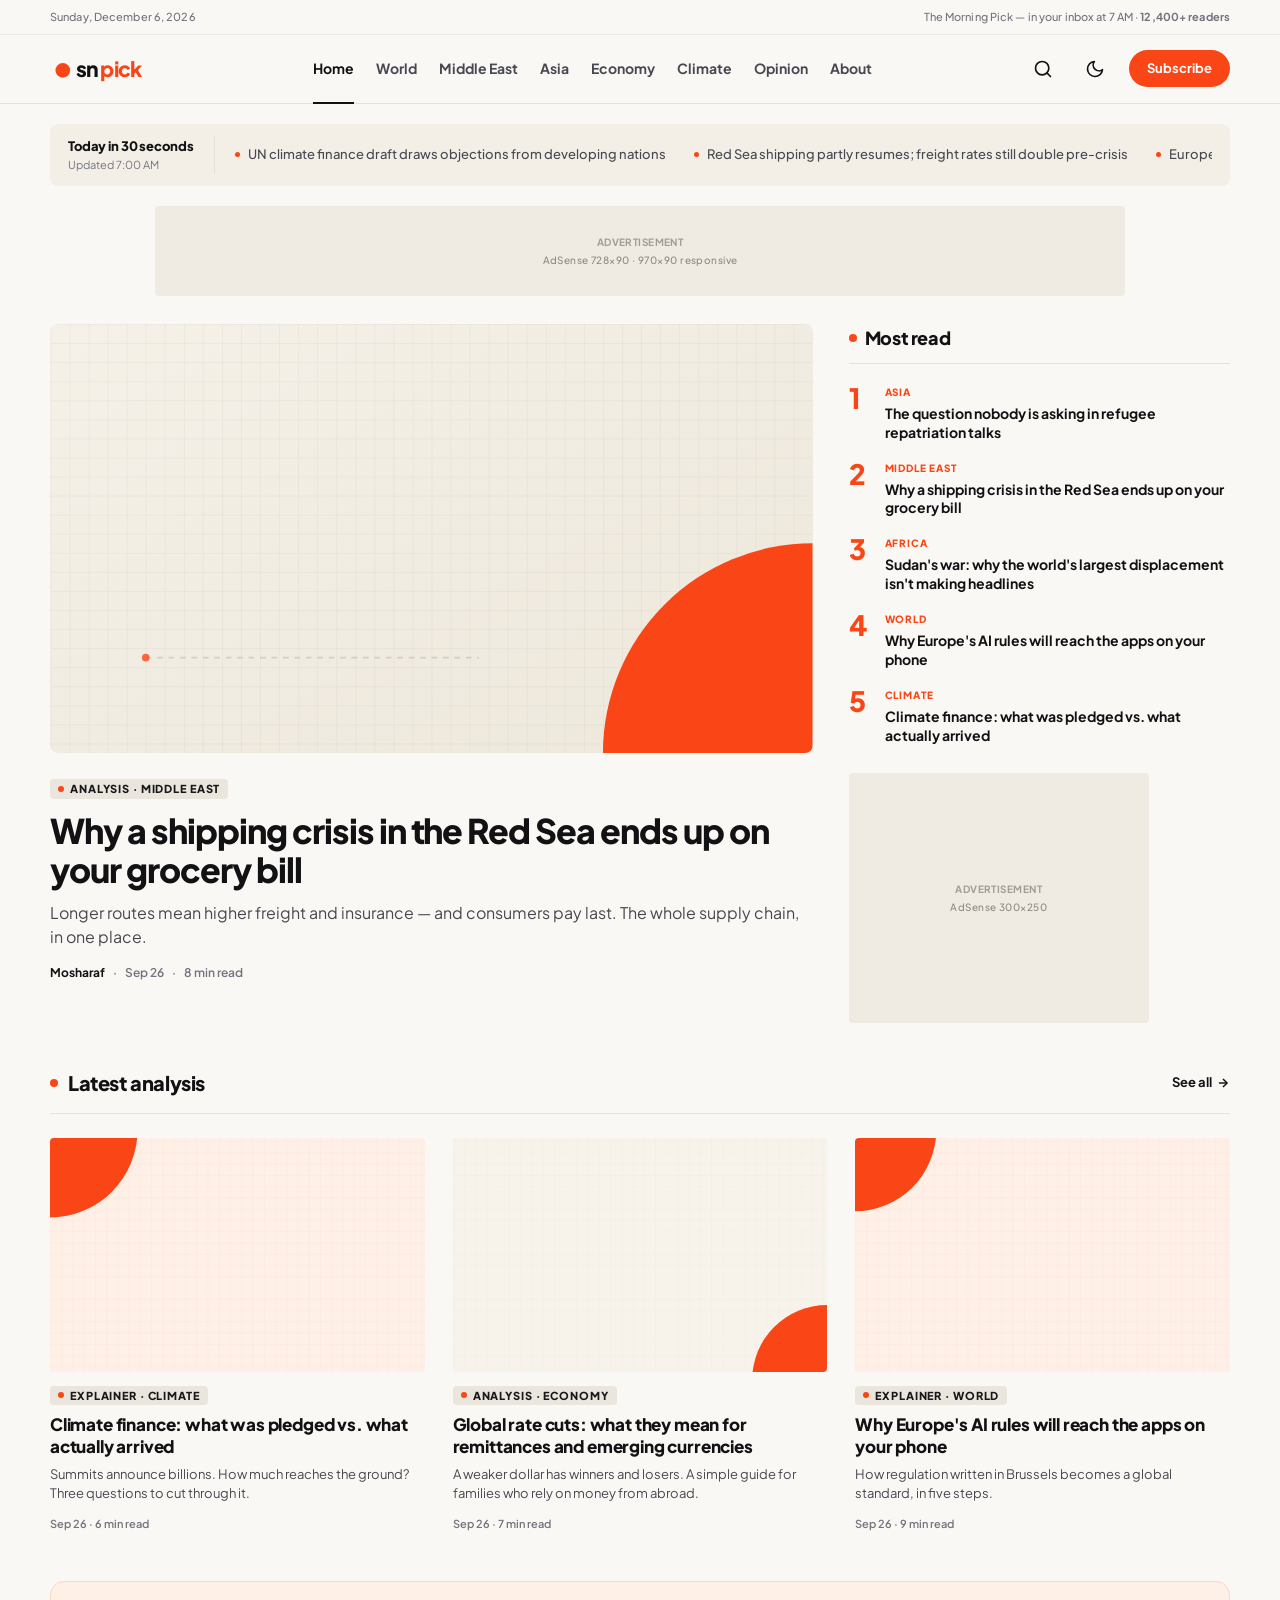
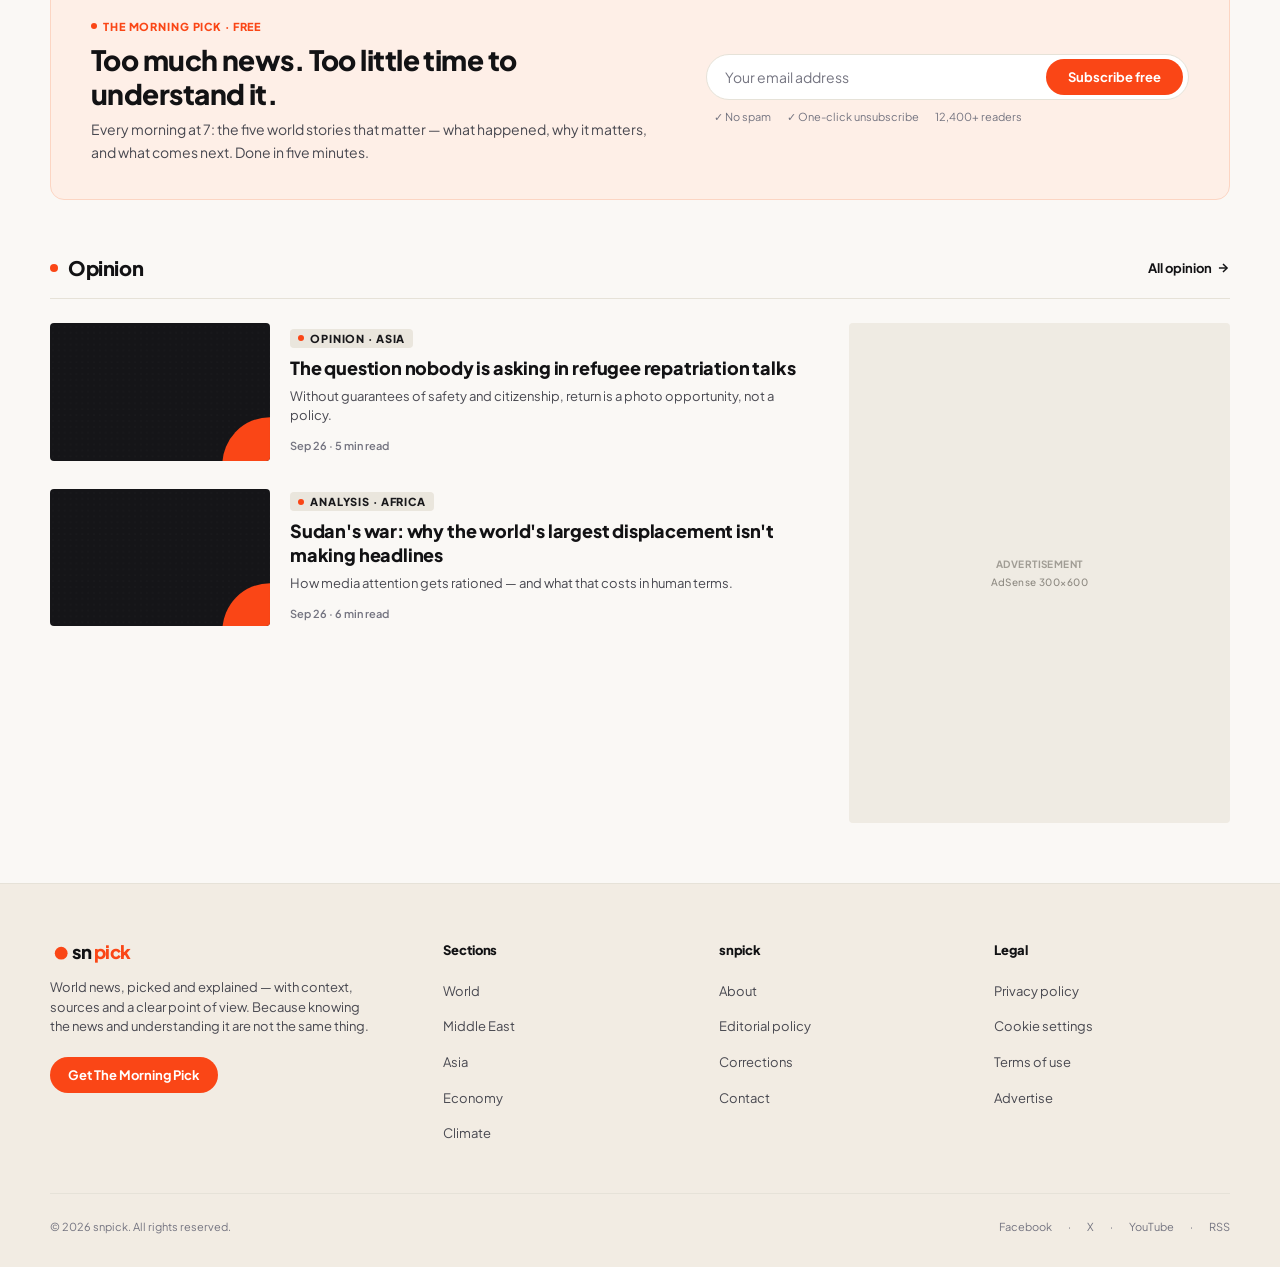
==== index.html @ c4bddf66 "first commit" ====
<!DOCTYPE html>
<html lang="en" data-theme="light">
<head>
  <meta charset="UTF-8">
  <meta name="viewport" content="width=device-width, initial-scale=1.0">
  <title>snpick — World news, picked and explained with context</title>
  <meta name="description" content="snpick picks the world stories that matter, checks them against primary sources, and asks the question most coverage skips — what does this actually mean?">
  <meta property="og:title" content="snpick — World news, picked and explained with context">
  <meta property="og:description" content="Deep dive news analysis, explainers, and world reporting with full source transparency.">
  <meta property="og:type" content="website">
  <link rel="icon" type="image/svg+xml" href="assets/images/logo.svg">
  <link rel="stylesheet" href="css/style.css">
  <link rel="stylesheet" href="css/components.css">
</head>
<body>

  <!-- Top Bar -->
  <aside class="top-bar">
    <div class="container top-bar-inner">
      <div id="live-date">Saturday, September 26, 2026</div>
      <div class="top-bar-notice">
        The Morning Pick — in your inbox at 7 AM · <strong>12,400+ readers</strong>
      </div>
    </div>
  </aside>

  <!-- Site Navigation Header -->
  <header class="site-header">
    <div class="container header-inner">
      <!-- Brand Logo -->
      <a href="index.html" class="header-brand" aria-label="snpick Home">
        <svg class="brand-logo-svg" viewBox="0 0 240 70" fill="none">
          <circle cx="28" cy="38" r="16" fill="#FA4616" />
          <text x="56" y="52" font-family="'Plus Jakarta Sans', sans-serif" font-size="46" font-weight="900" letter-spacing="-1.5px" fill="currentColor">sn</text>
          <text x="110" y="52" font-family="'Plus Jakarta Sans', sans-serif" font-size="46" font-weight="900" letter-spacing="-1.5px" fill="#FA4616">pick</text>
        </svg>
      </a>

      <!-- Desktop Nav Links -->
      <nav class="main-nav" aria-label="Primary Navigation">
        <a href="index.html" class="nav-link active">Home</a>
        <a href="section.html" class="nav-link">World</a>
        <a href="section.html" class="nav-link">Middle East</a>
        <a href="section.html" class="nav-link">Asia</a>
        <a href="section.html" class="nav-link">Economy</a>
        <a href="section.html" class="nav-link">Climate</a>
        <a href="section.html" class="nav-link">Opinion</a>
        <a href="about.html" class="nav-link">About</a>
      </nav>

      <!-- Action Items: Search, Theme Toggle, Subscribe -->
      <div class="header-actions">
        <button class="btn-icon search-open-btn" aria-label="Search articles (Ctrl+K)" title="Search (Ctrl + K)">
          <svg width="20" height="20" viewBox="0 0 24 24" fill="none" stroke="currentColor" stroke-width="2" stroke-linecap="round" stroke-linejoin="round">
            <circle cx="11" cy="11" r="8"></circle>
            <line x1="21" y1="21" x2="16.65" y2="16.65"></line>
          </svg>
        </button>

        <button class="btn-icon theme-toggle-btn" aria-label="Toggle dark/light mode" title="Toggle theme">
          <span class="theme-icon">
            <svg width="20" height="20" viewBox="0 0 24 24" fill="none" stroke="currentColor" stroke-width="2" stroke-linecap="round" stroke-linejoin="round">
              <path d="M21 12.79A9 9 0 1 1 11.21 3 7 7 0 0 0 21 12.79z"></path>
            </svg>
          </span>
        </button>

        <a href="#newsletter" class="btn-subscribe">Subscribe</a>

        <!-- Mobile Menu Toggle Button -->
        <button class="btn-icon menu-toggle" aria-label="Open navigation menu">
          <svg width="24" height="24" viewBox="0 0 24 24" fill="none" stroke="currentColor" stroke-width="2">
            <line x1="3" y1="12" x2="21" y2="12"></line>
            <line x1="3" y1="6" x2="21" y2="6"></line>
            <line x1="3" y1="18" x2="21" y2="18"></line>
          </svg>
        </button>
      </div>
    </div>
  </header>

  <!-- Mobile Drawer -->
  <div id="mobile-drawer" class="mobile-nav-drawer" aria-hidden="true">
    <button id="mobile-close-btn" class="btn-icon" style="position: absolute; top: 20px; right: 20px;" aria-label="Close menu">
      <svg width="24" height="24" viewBox="0 0 24 24" fill="none" stroke="currentColor" stroke-width="2">
        <line x1="18" y1="6" x2="6" y2="18"></line>
        <line x1="6" y1="6" x2="18" y2="18"></line>
      </svg>
    </button>
    <div class="mobile-nav-links">
      <a href="index.html" class="mobile-nav-link">Home</a>
      <a href="section.html" class="mobile-nav-link">Middle East</a>
      <a href="section.html" class="mobile-nav-link">World</a>
      <a href="section.html" class="mobile-nav-link">Asia</a>
      <a href="section.html" class="mobile-nav-link">Economy</a>
      <a href="section.html" class="mobile-nav-link">Climate</a>
      <a href="section.html" class="mobile-nav-link">Opinion</a>
      <a href="about.html" class="mobile-nav-link">About snpick</a>
    </div>
    <div style="margin-top: auto; padding-top: 20px; border-top: 1px solid var(--border-color);">
      <a href="#newsletter" class="btn-subscribe" style="width: 100%; text-align: center;">Subscribe to The Morning Pick</a>
    </div>
  </div>

  <main class="container">
    <!-- Today in 30 Seconds Ticker -->
    <section class="ticker-strip" aria-label="Today in 30 seconds news ticker">
      <div class="ticker-label-wrap">
        <span class="ticker-title">Today in 30 seconds</span>
        <span class="ticker-time">Updated 7:00 AM</span>
      </div>
      <div class="ticker-items">
        <a href="article.html" class="ticker-item">UN climate finance draft draws objections from developing nations</a>
        <a href="article.html" class="ticker-item">Red Sea shipping partly resumes; freight rates still double pre-crisis</a>
        <a href="article.html" class="ticker-item">Europe's AI Act enters its first phase — here's what changes</a>
      </div>
    </section>

    <!-- Top Advertisement Slot -->
    <div class="ad-slot ad-leaderboard" role="complementary" aria-label="Advertisement Banner">
      <span class="ad-label">Advertisement</span>
      <span class="ad-dimensions">AdSense 728×90 · 970×90 responsive</span>
    </div>

    <!-- Main Hero Section + Most Read Column -->
    <section class="hero-section" aria-label="Featured Story">
      <!-- Main Lead Article -->
      <article class="hero-main">
        <a href="article.html" class="hero-image-wrap">
          <img src="assets/images/graphic-redsea.svg" alt="Abstract editorial graphic representing Red Sea Shipping Crisis" width="800" height="450">
        </a>
        <div class="hero-content">
          <div class="badge">
            <span class="badge-dot"></span>
            Analysis · Middle East
          </div>
          <h1 class="hero-headline">
            <a href="article.html">Why a shipping crisis in the Red Sea ends up on your grocery bill</a>
          </h1>
          <p class="hero-deck">
            Longer routes mean higher freight and insurance — and consumers pay last. The whole supply chain, in one place.
          </p>
          <div class="story-meta">
            <span class="story-author">Mosharaf</span>
            <span>·</span>
            <time datetime="2026-09-26">Sep 26</time>
            <span>·</span>
            <span>8 min read</span>
          </div>
        </div>
      </article>

      <!-- Most Read Sidebar Column -->
      <aside class="most-read-col" aria-label="Most read stories">
        <h2 class="most-read-header">Most read</h2>
        <div class="most-read-list">
          <article class="most-read-item">
            <span class="most-read-num">1</span>
            <div class="most-read-body">
              <span class="most-read-tag">Asia</span>
              <h3 class="most-read-title">
                <a href="article.html?id=refugee-repatriation">The question nobody is asking in refugee repatriation talks</a>
              </h3>
            </div>
          </article>

          <article class="most-read-item">
            <span class="most-read-num">2</span>
            <div class="most-read-body">
              <span class="most-read-tag">Middle East</span>
              <h3 class="most-read-title">
                <a href="article.html">Why a shipping crisis in the Red Sea ends up on your grocery bill</a>
              </h3>
            </div>
          </article>

          <article class="most-read-item">
            <span class="most-read-num">3</span>
            <div class="most-read-body">
              <span class="most-read-tag">Africa</span>
              <h3 class="most-read-title">
                <a href="article.html?id=sudan-displacement">Sudan's war: why the world's largest displacement isn't making headlines</a>
              </h3>
            </div>
          </article>

          <article class="most-read-item">
            <span class="most-read-num">4</span>
            <div class="most-read-body">
              <span class="most-read-tag">World</span>
              <h3 class="most-read-title">
                <a href="article.html?id=europe-ai-rules">Why Europe's AI rules will reach the apps on your phone</a>
              </h3>
            </div>
          </article>

          <article class="most-read-item">
            <span class="most-read-num">5</span>
            <div class="most-read-body">
              <span class="most-read-tag">Climate</span>
              <h3 class="most-read-title">
                <a href="article.html?id=climate-finance">Climate finance: what was pledged vs. what actually arrived</a>
              </h3>
            </div>
          </article>
        </div>

        <!-- Sidebar Ad Banner -->
        <div class="ad-slot ad-rectangle" role="complementary" aria-label="Sidebar Advertisement">
          <span class="ad-label">Advertisement</span>
          <span class="ad-dimensions">AdSense 300×250</span>
        </div>
      </aside>
    </section>

    <!-- Latest Analysis Grid Section -->
    <section aria-label="Latest Analysis">
      <div class="section-title-wrap">
        <h2 class="section-title">Latest analysis</h2>
        <a href="section.html" class="section-link">
          See all
          <svg width="14" height="14" viewBox="0 0 24 24" fill="none" stroke="currentColor" stroke-width="2.5">
            <line x1="5" y1="12" x2="19" y2="12"></line>
            <polyline points="12 5 19 12 12 19"></polyline>
          </svg>
        </a>
      </div>

      <div class="analysis-grid">
        <!-- Card 1 -->
        <article class="article-card">
          <a href="article.html?id=climate-finance" class="card-thumb">
            <img src="assets/images/graphic-climate.svg" alt="Climate finance graphic" width="600" height="400">
          </a>
          <div class="card-content">
            <div class="card-badges">
              <span class="badge"><span class="badge-dot"></span> Explainer · Climate</span>
            </div>
            <h3 class="card-title">
              <a href="article.html?id=climate-finance">Climate finance: what was pledged vs. what actually arrived</a>
            </h3>
            <p class="card-excerpt">
              Summits announce billions. How much reaches the ground? Three questions to cut through it.
            </p>
            <div class="card-meta">Sep 26 · 6 min read</div>
          </div>
        </article>

        <!-- Card 2 -->
        <article class="article-card">
          <a href="article.html?id=global-rate-cuts" class="card-thumb">
            <img src="assets/images/graphic-ratecuts.svg" alt="Global rate cuts graphic" width="600" height="400">
          </a>
          <div class="card-content">
            <div class="card-badges">
              <span class="badge"><span class="badge-dot"></span> Analysis · Economy</span>
            </div>
            <h3 class="card-title">
              <a href="article.html?id=global-rate-cuts">Global rate cuts: what they mean for remittances and emerging currencies</a>
            </h3>
            <p class="card-excerpt">
              A weaker dollar has winners and losers. A simple guide for families who rely on money from abroad.
            </p>
            <div class="card-meta">Sep 26 · 7 min read</div>
          </div>
        </article>

        <!-- Card 3 -->
        <article class="article-card">
          <a href="article.html?id=europe-ai-rules" class="card-thumb">
            <img src="assets/images/graphic-ai.svg" alt="Europe AI rules graphic" width="600" height="400">
          </a>
          <div class="card-content">
            <div class="card-badges">
              <span class="badge"><span class="badge-dot"></span> Explainer · World</span>
            </div>
            <h3 class="card-title">
              <a href="article.html?id=europe-ai-rules">Why Europe's AI rules will reach the apps on your phone</a>
            </h3>
            <p class="card-excerpt">
              How regulation written in Brussels becomes a global standard, in five steps.
            </p>
            <div class="card-meta">Sep 26 · 9 min read</div>
          </div>
        </article>
      </div>
    </section>

    <!-- The Morning Pick Newsletter Banner -->
    <section id="newsletter" class="newsletter-banner" aria-label="Newsletter Subscription">
      <div class="newsletter-info">
        <div class="newsletter-tag">The Morning Pick · Free</div>
        <h2 class="newsletter-heading">Too much news. Too little time to understand it.</h2>
        <p class="newsletter-sub">
          Every morning at 7: the five world stories that matter — what happened, why it matters, and what comes next. Done in five minutes.
        </p>
      </div>
      <div class="newsletter-form-box">
        <form class="newsletter-form newsletter-form-element">
          <input type="email" class="newsletter-input" placeholder="Your email address" required aria-label="Email address">
          <button type="submit" class="newsletter-btn">Subscribe free</button>
        </form>
        <div class="newsletter-trust">
          <span>✓ No spam</span>
          <span>✓ One-click unsubscribe</span>
          <span>12,400+ readers</span>
        </div>
      </div>
    </section>

    <!-- Opinion Section -->
    <section aria-label="Opinion & Commentary">
      <div class="section-title-wrap">
        <h2 class="section-title">Opinion</h2>
        <a href="section.html" class="section-link">
          All opinion
          <svg width="14" height="14" viewBox="0 0 24 24" fill="none" stroke="currentColor" stroke-width="2.5">
            <line x1="5" y1="12" x2="19" y2="12"></line>
            <polyline points="12 5 19 12 12 19"></polyline>
          </svg>
        </a>
      </div>

      <div class="opinion-grid">
        <div class="opinion-list">
          <!-- Opinion Story 1 -->
          <article class="opinion-item">
            <a href="article.html?id=refugee-repatriation" class="opinion-thumb">
              <img src="assets/images/graphic-sudan.svg" alt="Opinion article graphic" width="600" height="400">
            </a>
            <div class="opinion-content">
              <div class="card-badges">
                <span class="badge"><span class="badge-dot"></span> Opinion · Asia</span>
              </div>
              <h3 class="card-title">
                <a href="article.html?id=refugee-repatriation">The question nobody is asking in refugee repatriation talks</a>
              </h3>
              <p class="card-excerpt">
                Without guarantees of safety and citizenship, return is a photo opportunity, not a policy.
              </p>
              <div class="card-meta">Sep 26 · 5 min read</div>
            </div>
          </article>

          <!-- Opinion Story 2 -->
          <article class="opinion-item">
            <a href="article.html?id=sudan-displacement" class="opinion-thumb">
              <img src="assets/images/graphic-sudan.svg" alt="Sudan war analysis graphic" width="600" height="400">
            </a>
            <div class="opinion-content">
              <div class="card-badges">
                <span class="badge"><span class="badge-dot"></span> Analysis · Africa</span>
              </div>
              <h3 class="card-title">
                <a href="article.html?id=sudan-displacement">Sudan's war: why the world's largest displacement isn't making headlines</a>
              </h3>
              <p class="card-excerpt">
                How media attention gets rationed — and what that costs in human terms.
              </p>
              <div class="card-meta">Sep 26 · 6 min read</div>
            </div>
          </article>
        </div>

        <!-- Ad Slot Halfpage -->
        <aside>
          <div class="ad-slot ad-halfpage" role="complementary" aria-label="Display Advertisement">
            <span class="ad-label">Advertisement</span>
            <span class="ad-dimensions">AdSense 300×600</span>
          </div>
        </aside>
      </div>
    </section>
  </main>

  <!-- Site Footer -->
  <footer class="site-footer">
    <div class="container">
      <div class="footer-top">
        <!-- Brand Col -->
        <div class="footer-brand-col">
          <a href="index.html" class="header-brand" aria-label="snpick Home">
            <svg class="brand-logo-svg" viewBox="0 0 240 70" fill="none">
              <circle cx="28" cy="38" r="16" fill="#FA4616" />
              <text x="56" y="52" font-family="'Plus Jakarta Sans', sans-serif" font-size="46" font-weight="900" letter-spacing="-1.5px" fill="currentColor">sn</text>
              <text x="110" y="52" font-family="'Plus Jakarta Sans', sans-serif" font-size="46" font-weight="900" letter-spacing="-1.5px" fill="#FA4616">pick</text>
            </svg>
          </a>
          <p class="footer-desc">
            World news, picked and explained — with context, sources and a clear point of view. Because knowing the news and understanding it are not the same thing.
          </p>
          <a href="#newsletter" class="btn-subscribe" style="align-self: flex-start;">Get The Morning Pick</a>
        </div>

        <!-- Sections Col -->
        <div>
          <h4 class="footer-heading">Sections</h4>
          <ul class="footer-links">
            <li><a href="section.html" class="footer-link">World</a></li>
            <li><a href="section.html" class="footer-link">Middle East</a></li>
            <li><a href="section.html" class="footer-link">Asia</a></li>
            <li><a href="section.html" class="footer-link">Economy</a></li>
            <li><a href="section.html" class="footer-link">Climate</a></li>
          </ul>
        </div>

        <!-- snpick Info Col -->
        <div>
          <h4 class="footer-heading">snpick</h4>
          <ul class="footer-links">
            <li><a href="about.html" class="footer-link">About</a></li>
            <li><a href="about.html" class="footer-link">Editorial policy</a></li>
            <li><a href="about.html" class="footer-link">Corrections</a></li>
            <li><a href="about.html" class="footer-link">Contact</a></li>
          </ul>
        </div>

        <!-- Legal Col -->
        <div>
          <h4 class="footer-heading">Legal</h4>
          <ul class="footer-links">
            <li><a href="#" class="footer-link">Privacy policy</a></li>
            <li><a href="#" class="footer-link">Cookie settings</a></li>
            <li><a href="#" class="footer-link">Terms of use</a></li>
            <li><a href="#" class="footer-link">Advertise</a></li>
          </ul>
        </div>
      </div>

      <!-- Footer Bottom -->
      <div class="footer-bottom">
        <div>© 2026 snpick. All rights reserved.</div>
        <div class="footer-social-links">
          <a href="#" class="footer-social-link">Facebook</a>
          <span>·</span>
          <a href="#" class="footer-social-link">X</a>
          <span>·</span>
          <a href="#" class="footer-social-link">YouTube</a>
          <span>·</span>
          <a href="#" class="footer-social-link">RSS</a>
        </div>
      </div>
    </div>
  </footer>

  <!-- Search Modal Overlay -->
  <div id="search-modal" class="search-modal" role="dialog" aria-modal="true" aria-label="Search stories">
    <div class="search-modal-box">
      <div class="search-input-wrap">
        <svg width="20" height="20" viewBox="0 0 24 24" fill="none" stroke="currentColor" stroke-width="2">
          <circle cx="11" cy="11" r="8"></circle>
          <line x1="21" y1="21" x2="16.65" y2="16.65"></line>
        </svg>
        <input type="text" id="search-input" class="search-input" placeholder="Search stories, topics, authors..." autocomplete="off">
        <button id="search-close-btn" class="btn-icon" aria-label="Close search">
          <svg width="20" height="20" viewBox="0 0 24 24" fill="none" stroke="currentColor" stroke-width="2">
            <line x1="18" y1="6" x2="6" y2="18"></line>
            <line x1="6" y1="6" x2="18" y2="18"></line>
          </svg>
        </button>
      </div>
      <div id="search-results" class="search-results"></div>
    </div>
  </div>

  <!-- Scripts -->
  <script src="js/data.js"></script>
  <script src="js/main.js"></script>
</body>
</html>
---- css/style.css ----
/* ==========================================================================
   smpick - Editorial News & Analysis Publication Design System
   ========================================================================== */

@import url('https://fonts.googleapis.com/css2?family=Newsreader:ital,opsz,wght@0,6..72,400;0,6..72,500;0,6..72,600;0,6..72,700;1,6..72,400;1,6..72,500&family=Plus+Jakarta+Sans:wght@400;500;600;700;800&display=swap');

/* --- Root Variables: Light Theme (Default) --- */
:root {
  --font-sans: 'Plus Jakarta Sans', -apple-system, BlinkMacSystemFont, 'Segoe UI', Roboto, sans-serif;
  --font-serif: 'Newsreader', Georgia, serif;

  /* Color Palette - Light Editorial Paper */
  --bg-body: #FAF8F5;
  --bg-header: #FAF8F5;
  --bg-surface: #FFFFFF;
  --bg-card: #FFFFFF;
  --bg-muted: #F3EFE7;
  --bg-newsletter: #FEEFE7;
  --bg-footer: #F2ECE3;
  --bg-input: #FFFFFF;

  --text-primary: #121214;
  --text-secondary: #484850;
  --text-muted: #747480;
  --text-inverse: #FFFFFF;

  --border-color: #E6E2D8;
  --border-subtle: #EDE9E0;
  --border-strong: #121214;

  --accent-orange: #FA4616;
  --accent-orange-hover: #E03B0F;
  --accent-orange-subtle: #FFF0E8;
  --accent-orange-border: #FCD5C3;

  --badge-bg: #EAE6DD;
  --badge-text: #18181B;

  --ad-bg: #EFEBE3;
  --ad-text: #8E8A82;

  --card-art-climate: #FEEFE7;
  --card-art-rate: #F7F3EA;
  --card-art-dark: #151518;

  --shadow-sm: 0 1px 3px rgba(0, 0, 0, 0.05);
  --shadow-md: 0 4px 16px rgba(0, 0, 0, 0.06);
  --shadow-lg: 0 12px 32px rgba(0, 0, 0, 0.08);

  --radius-sm: 4px;
  --radius-md: 8px;
  --radius-lg: 14px;
  --radius-full: 9999px;

  --container-max: 1220px;
  --transition-theme: background-color 0.25s ease, color 0.25s ease, border-color 0.25s ease, fill 0.25s ease;
}

/* --- Dark Theme Palette --- */
[data-theme="dark"] {
  --bg-body: #0E0E10;
  --bg-header: #0E0E10;
  --bg-surface: #151518;
  --bg-card: #151518;
  --bg-muted: #1B1B20;
  --bg-newsletter: #231713;
  --bg-footer: #0A0A0C;
  --bg-input: #121215;

  --text-primary: #F4F4F6;
  --text-secondary: #A3A3AE;
  --text-muted: #737380;
  --text-inverse: #0E0E10;

  --border-color: #24242A;
  --border-subtle: #1C1C22;
  --border-strong: #E5E5EB;

  --accent-orange: #FA4616;
  --accent-orange-hover: #FF5A2E;
  --accent-orange-subtle: #2F1912;
  --accent-orange-border: #4D2619;

  --badge-bg: #222228;
  --badge-text: #E5E5EA;

  --ad-bg: #151518;
  --ad-text: #61616C;

  --card-art-climate: #231713;
  --card-art-rate: #1A1A1E;
  --card-art-dark: #121215;

  --shadow-sm: 0 2px 6px rgba(0, 0, 0, 0.4);
  --shadow-md: 0 8px 24px rgba(0, 0, 0, 0.5);
  --shadow-lg: 0 16px 40px rgba(0, 0, 0, 0.6);
}

/* --- Base Reset & Box Sizing --- */
*, *::before, *::after {
  box-sizing: border-box;
  margin: 0;
  padding: 0;
}

html {
  font-size: 16px;
  scroll-behavior: smooth;
  -webkit-font-smoothing: antialiased;
  -moz-osx-font-smoothing: grayscale;
}

body {
  font-family: var(--font-sans);
  background-color: var(--bg-body);
  color: var(--text-primary);
  line-height: 1.6;
  min-height: 100vh;
  display: flex;
  flex-direction: column;
  transition: var(--transition-theme);
  overflow-x: hidden;
}

img, svg {
  display: block;
  max-width: 100%;
}

a {
  color: inherit;
  text-decoration: none;
  transition: color 0.15s ease, opacity 0.15s ease;
}

button {
  font-family: inherit;
  cursor: pointer;
  border: none;
  background: none;
}

ul, ol {
  list-style: none;
}

input {
  font-family: inherit;
}

/* --- Layout Utility Classes --- */
.container {
  width: 100%;
  max-width: var(--container-max);
  margin-left: auto;
  margin-right: auto;
  padding-left: 20px;
  padding-right: 20px;
}

.sr-only {
  position: absolute;
  width: 1px;
  height: 1px;
  padding: 0;
  margin: -1px;
  overflow: hidden;
  clip: rect(0, 0, 0, 0);
  white-space: nowrap;
  border: 0;
}

/* --- Typography Helpers --- */
.font-serif {
  font-family: var(--font-serif);
}

.text-orange {
  color: var(--accent-orange);
}

.text-muted {
  color: var(--text-muted);
}

.badge {
  display: inline-flex;
  align-items: center;
  gap: 6px;
  font-size: 0.6875rem;
  font-weight: 800;
  text-transform: uppercase;
  letter-spacing: 0.08em;
  padding: 3px 8px;
  border-radius: var(--radius-sm);
  background-color: var(--badge-bg);
  color: var(--badge-text);
  line-height: 1.2;
}

.badge-dot {
  width: 6px;
  height: 6px;
  border-radius: 50%;
  background-color: var(--accent-orange);
  display: inline-block;
}

/* --- Divider line --- */
.divider {
  height: 1px;
  background-color: var(--border-color);
  width: 100%;
  margin: 24px 0;
  border: none;
}

.section-title-wrap {
  display: flex;
  align-items: center;
  justify-content: space-between;
  padding-bottom: 14px;
  margin-bottom: 24px;
  border-bottom: 1px solid var(--border-color);
}

.section-title {
  display: inline-flex;
  align-items: center;
  gap: 10px;
  font-size: 1.25rem;
  font-weight: 800;
  letter-spacing: -0.02em;
}

.section-title::before {
  content: '';
  width: 8px;
  height: 8px;
  border-radius: 50%;
  background-color: var(--accent-orange);
  display: inline-block;
}

.section-link {
  font-size: 0.8125rem;
  font-weight: 700;
  color: var(--text-primary);
  display: inline-flex;
  align-items: center;
  gap: 4px;
  transition: color 0.15s ease;
}

.section-link:hover {
  color: var(--accent-orange);
}

/* Reading Progress Bar */
#reading-progress {
  position: fixed;
  top: 0;
  left: 0;
  width: 0%;
  height: 3px;
  background: var(--accent-orange);
  z-index: 1000;
  transition: width 0.1s linear;
}
---- css/components.css ----
/* ==========================================================================
   smpick - Component Styles (Header, Cards, Hero, Article, Footer, Modals)
   ========================================================================== */

/* --- 1. Top Bar --- */
.top-bar {
  border-bottom: 1px solid var(--border-subtle);
  font-size: 0.6875rem;
  font-weight: 500;
  color: var(--text-muted);
  padding: 8px 0;
  letter-spacing: 0.01em;
}

.top-bar-inner {
  display: flex;
  justify-content: space-between;
  align-items: center;
}

.top-bar-notice a {
  color: var(--text-secondary);
  font-weight: 600;
}

.top-bar-notice a:hover {
  color: var(--accent-orange);
}

/* --- 2. Site Header & Nav --- */
.site-header {
  position: sticky;
  top: 0;
  background-color: var(--bg-header);
  border-bottom: 1px solid var(--border-color);
  z-index: 100;
  transition: var(--transition-theme);
}

.header-inner {
  display: flex;
  align-items: center;
  justify-content: space-between;
  height: 68px;
}

.header-brand {
  display: flex;
  align-items: center;
  text-decoration: none;
  height: 38px;
}

.brand-logo-svg {
  height: 32px;
  width: auto;
}

.main-nav {
  display: flex;
  align-items: center;
  gap: 22px;
}

.nav-link {
  font-size: 0.875rem;
  font-weight: 700;
  color: var(--text-secondary);
  padding: 6px 0;
  position: relative;
  transition: color 0.15s ease;
}

.nav-link:hover,
.nav-link.active {
  color: var(--text-primary);
}

.nav-link.active::after {
  content: '';
  position: absolute;
  bottom: -18px;
  left: 0;
  right: 0;
  height: 2px;
  background-color: var(--text-primary);
}

.header-actions {
  display: flex;
  align-items: center;
  gap: 16px;
}

.btn-icon {
  width: 36px;
  height: 36px;
  display: inline-flex;
  align-items: center;
  justify-content: center;
  border-radius: var(--radius-full);
  color: var(--text-primary);
  background: transparent;
  transition: background-color 0.15s ease, color 0.15s ease, transform 0.1s ease;
}

.btn-icon:hover {
  background-color: var(--bg-muted);
  color: var(--accent-orange);
}

.btn-subscribe {
  background-color: var(--accent-orange);
  color: #FFFFFF;
  font-size: 0.8125rem;
  font-weight: 700;
  padding: 8px 18px;
  border-radius: var(--radius-full);
  display: inline-flex;
  align-items: center;
  justify-content: center;
  transition: background-color 0.15s ease, transform 0.1s ease;
  white-space: nowrap;
}

.btn-subscribe:hover {
  background-color: var(--accent-orange-hover);
  transform: translateY(-1px);
}

.menu-toggle {
  display: none;
}

/* --- 3. Today in 30 Seconds (Ticker Strip) --- */
.ticker-strip {
  background-color: var(--bg-muted);
  border-radius: var(--radius-md);
  padding: 12px 18px;
  margin: 20px 0;
  display: flex;
  align-items: center;
  gap: 20px;
  font-size: 0.8125rem;
  transition: var(--transition-theme);
}

.ticker-label-wrap {
  display: flex;
  flex-direction: column;
  flex-shrink: 0;
  border-right: 1px solid var(--border-color);
  padding-right: 20px;
}

.ticker-title {
  font-weight: 800;
  color: var(--text-primary);
  letter-spacing: -0.01em;
}

.ticker-time {
  font-size: 0.6875rem;
  color: var(--text-muted);
}

.ticker-items {
  display: flex;
  align-items: center;
  gap: 28px;
  overflow-x: auto;
  white-space: nowrap;
  scrollbar-width: none;
}

.ticker-items::-webkit-scrollbar {
  display: none;
}

.ticker-item {
  display: inline-flex;
  align-items: center;
  gap: 8px;
  color: var(--text-secondary);
  font-weight: 500;
  transition: color 0.15s ease;
}

.ticker-item:hover {
  color: var(--accent-orange);
}

.ticker-item::before {
  content: '';
  width: 5px;
  height: 5px;
  border-radius: 50%;
  background-color: var(--accent-orange);
  flex-shrink: 0;
}

/* --- 4. AdSense Banner Placeholders --- */
.ad-slot {
  background-color: var(--ad-bg);
  color: var(--ad-text);
  border-radius: var(--radius-sm);
  display: flex;
  flex-direction: column;
  align-items: center;
  justify-content: center;
  text-align: center;
  padding: 16px;
  font-size: 0.6875rem;
  letter-spacing: 0.04em;
  transition: var(--transition-theme);
}

.ad-label {
  text-transform: uppercase;
  font-size: 0.625rem;
  font-weight: 700;
  margin-bottom: 2px;
  opacity: 0.8;
}

.ad-dimensions {
  font-weight: 500;
  font-size: 0.625rem;
}

.ad-leaderboard {
  height: 90px;
  max-width: 970px;
  margin: 16px auto 28px auto;
}

.ad-rectangle {
  height: 250px;
  width: 100%;
  max-width: 300px;
}

.ad-halfpage {
  min-height: 500px;
  width: 100%;
}

.ad-in-article {
  height: 120px;
  width: 100%;
  max-width: 360px;
  margin: 36px auto;
}

/* --- 5. Homepage Hero Section Grid --- */
.hero-section {
  display: grid;
  grid-template-columns: 2fr 1fr;
  gap: 36px;
  margin-bottom: 44px;
}

.hero-main {
  display: flex;
  flex-direction: column;
}

.hero-image-wrap {
  width: 100%;
  border-radius: var(--radius-md);
  overflow: hidden;
  margin-bottom: 20px;
  aspect-ratio: 16 / 9;
  background-color: var(--bg-muted);
}

.hero-image-wrap img,
.hero-image-wrap svg {
  width: 100%;
  height: 100%;
  object-fit: cover;
}

.hero-content .badge {
  margin-bottom: 12px;
}

.hero-headline {
  font-size: 2.125rem;
  font-weight: 800;
  line-height: 1.15;
  letter-spacing: -0.03em;
  color: var(--text-primary);
  margin-bottom: 12px;
}

.hero-headline a:hover {
  color: var(--accent-orange);
}

.hero-deck {
  font-size: 1rem;
  line-height: 1.5;
  color: var(--text-secondary);
  margin-bottom: 14px;
}

.story-meta {
  font-size: 0.75rem;
  font-weight: 600;
  color: var(--text-muted);
  display: flex;
  align-items: center;
  gap: 8px;
}

.story-author {
  color: var(--text-primary);
  font-weight: 700;
}

/* --- 6. Most Read Sidebar Column --- */
.most-read-col {
  display: flex;
  flex-direction: column;
}

.most-read-header {
  display: flex;
  align-items: center;
  gap: 8px;
  font-size: 1.125rem;
  font-weight: 800;
  letter-spacing: -0.02em;
  margin-bottom: 20px;
  padding-bottom: 10px;
  border-bottom: 1px solid var(--border-color);
}

.most-read-header::before {
  content: '';
  width: 8px;
  height: 8px;
  border-radius: 50%;
  background-color: var(--accent-orange);
}

.most-read-list {
  display: flex;
  flex-direction: column;
  gap: 18px;
  margin-bottom: 28px;
}

.most-read-item {
  display: flex;
  align-items: flex-start;
  gap: 16px;
}

.most-read-num {
  font-size: 1.75rem;
  font-weight: 800;
  color: var(--accent-orange);
  line-height: 1;
  min-width: 20px;
}

.most-read-body {
  display: flex;
  flex-direction: column;
}

.most-read-tag {
  font-size: 0.625rem;
  font-weight: 800;
  color: var(--accent-orange);
  text-transform: uppercase;
  letter-spacing: 0.08em;
  margin-bottom: 4px;
}

.most-read-title {
  font-size: 0.875rem;
  font-weight: 700;
  line-height: 1.35;
  color: var(--text-primary);
}

.most-read-title:hover {
  color: var(--accent-orange);
}

/* --- 7. Latest Analysis (3-Card Grid) --- */
.analysis-grid {
  display: grid;
  grid-template-columns: repeat(3, 1fr);
  gap: 28px;
  margin-bottom: 48px;
}

.article-card {
  display: flex;
  flex-direction: column;
}

.card-thumb {
  width: 100%;
  aspect-ratio: 16 / 10;
  border-radius: var(--radius-sm);
  overflow: hidden;
  margin-bottom: 14px;
  background-color: var(--bg-muted);
}

.card-thumb img,
.card-thumb svg {
  width: 100%;
  height: 100%;
  object-fit: cover;
  transition: transform 0.3s ease;
}

.article-card:hover .card-thumb img,
.article-card:hover .card-thumb svg {
  transform: scale(1.02);
}

.card-content {
  display: flex;
  flex-direction: column;
  flex: 1;
}

.card-badges {
  margin-bottom: 8px;
  display: flex;
  align-items: center;
  gap: 6px;
}

.card-title {
  font-size: 1.0625rem;
  font-weight: 800;
  line-height: 1.3;
  color: var(--text-primary);
  margin-bottom: 8px;
  letter-spacing: -0.01em;
}

.card-title a:hover {
  color: var(--accent-orange);
}

.card-excerpt {
  font-size: 0.8125rem;
  line-height: 1.45;
  color: var(--text-secondary);
  margin-bottom: 12px;
  flex: 1;
}

.card-meta {
  font-size: 0.6875rem;
  color: var(--text-muted);
  font-weight: 600;
}

/* --- 8. The Morning Pick Newsletter Box --- */
.newsletter-banner {
  background-color: var(--bg-newsletter);
  border-radius: var(--radius-lg);
  padding: 36px 40px;
  margin: 32px 0 52px 0;
  display: grid;
  grid-template-columns: 1.2fr 1fr;
  align-items: center;
  gap: 36px;
  border: 1px solid var(--accent-orange-border);
  transition: var(--transition-theme);
}

.newsletter-tag {
  font-size: 0.6875rem;
  font-weight: 800;
  color: var(--accent-orange);
  text-transform: uppercase;
  letter-spacing: 0.08em;
  margin-bottom: 8px;
  display: flex;
  align-items: center;
  gap: 6px;
}

.newsletter-tag::before {
  content: '';
  width: 6px;
  height: 6px;
  border-radius: 50%;
  background-color: var(--accent-orange);
}

.newsletter-heading {
  font-size: 1.75rem;
  font-weight: 800;
  line-height: 1.2;
  letter-spacing: -0.02em;
  color: var(--text-primary);
  margin-bottom: 8px;
}

.newsletter-sub {
  font-size: 0.875rem;
  color: var(--text-secondary);
}

.newsletter-form-box {
  display: flex;
  flex-direction: column;
  gap: 8px;
}

.newsletter-form {
  display: flex;
  background-color: var(--bg-input);
  border: 1px solid var(--border-color);
  border-radius: var(--radius-full);
  padding: 4px 5px 4px 18px;
  transition: border-color 0.15s ease, box-shadow 0.15s ease;
}

.newsletter-form:focus-within {
  border-color: var(--accent-orange);
  box-shadow: 0 0 0 3px var(--accent-orange-subtle);
}

.newsletter-input {
  flex: 1;
  border: none;
  background: transparent;
  color: var(--text-primary);
  font-size: 0.875rem;
  outline: none;
}

.newsletter-input::placeholder {
  color: var(--text-muted);
}

.newsletter-btn {
  background-color: var(--accent-orange);
  color: #FFFFFF;
  font-size: 0.8125rem;
  font-weight: 700;
  padding: 10px 22px;
  border-radius: var(--radius-full);
  transition: background-color 0.15s ease;
  white-space: nowrap;
}

.newsletter-btn:hover {
  background-color: var(--accent-orange-hover);
}

.newsletter-trust {
  display: flex;
  align-items: center;
  gap: 16px;
  font-size: 0.6875rem;
  color: var(--text-muted);
  padding-left: 8px;
}

.newsletter-trust span {
  display: inline-flex;
  align-items: center;
  gap: 4px;
}

/* Compact Sidebar Newsletter */
.sidebar-newsletter {
  background-color: var(--bg-newsletter);
  border-radius: var(--radius-md);
  padding: 24px;
  margin-bottom: 28px;
  border: 1px solid var(--accent-orange-border);
}

.sidebar-newsletter .newsletter-heading {
  font-size: 1.25rem;
  margin-bottom: 6px;
}

.sidebar-newsletter .newsletter-sub {
  font-size: 0.8125rem;
  margin-bottom: 16px;
}

.sidebar-newsletter .newsletter-form {
  flex-direction: column;
  background: transparent;
  border: none;
  padding: 0;
  gap: 8px;
}

.sidebar-newsletter .newsletter-input {
  background-color: var(--bg-input);
  border: 1px solid var(--border-color);
  padding: 10px 14px;
  border-radius: var(--radius-sm);
}

.sidebar-newsletter .newsletter-btn {
  width: 100%;
  border-radius: var(--radius-sm);
  padding: 10px;
}

/* --- 9. Opinion Section (Homepage) --- */
.opinion-grid {
  display: grid;
  grid-template-columns: 2fr 1fr;
  gap: 36px;
  margin-bottom: 60px;
}

.opinion-list {
  display: flex;
  flex-direction: column;
  gap: 28px;
}

.opinion-item {
  display: grid;
  grid-template-columns: 220px 1fr;
  gap: 20px;
  align-items: center;
}

.opinion-thumb {
  width: 100%;
  aspect-ratio: 16 / 10;
  border-radius: var(--radius-sm);
  overflow: hidden;
}

.opinion-thumb img,
.opinion-thumb svg {
  width: 100%;
  height: 100%;
  object-fit: cover;
}

.opinion-content .card-title {
  font-size: 1.125rem;
  margin-bottom: 8px;
}

/* --- 10. Article Reading Page Styles --- */
.article-header-wrap {
  max-width: 820px;
  margin: 28px auto 24px auto;
}

.breadcrumbs {
  font-size: 0.75rem;
  font-weight: 600;
  color: var(--text-muted);
  margin-bottom: 16px;
  display: flex;
  align-items: center;
  gap: 6px;
}

.breadcrumbs a:hover {
  color: var(--accent-orange);
}

.article-title {
  font-size: 2.75rem;
  font-weight: 800;
  line-height: 1.12;
  letter-spacing: -0.035em;
  color: var(--text-primary);
  margin: 12px 0 16px 0;
}

.article-deck {
  font-family: var(--font-serif);
  font-size: 1.3125rem;
  line-height: 1.45;
  color: var(--text-secondary);
  margin-bottom: 24px;
}

.article-meta-bar {
  display: flex;
  align-items: center;
  justify-content: space-between;
  padding: 14px 0;
  border-top: 1px solid var(--border-color);
  border-bottom: 1px solid var(--border-color);
  margin-bottom: 28px;
}

.author-chip {
  display: flex;
  align-items: center;
  gap: 12px;
}

.author-chip-avatar {
  width: 40px;
  height: 40px;
  border-radius: 50%;
  overflow: hidden;
}

.author-chip-info {
  display: flex;
  flex-direction: column;
}

.author-chip-name {
  font-size: 0.875rem;
  font-weight: 700;
  color: var(--text-primary);
}

.author-chip-meta {
  font-size: 0.75rem;
  color: var(--text-muted);
}

.article-actions {
  display: flex;
  align-items: center;
  gap: 8px;
}

.article-action-btn {
  width: 36px;
  height: 36px;
  display: inline-flex;
  align-items: center;
  justify-content: center;
  border-radius: var(--radius-full);
  color: var(--text-secondary);
  border: 1px solid var(--border-color);
  transition: all 0.15s ease;
}

.article-action-btn:hover {
  color: var(--accent-orange);
  border-color: var(--accent-orange);
  background-color: var(--accent-orange-subtle);
}

.article-hero-graphic {
  max-width: 820px;
  margin: 0 auto 32px auto;
  border-radius: var(--radius-md);
  overflow: hidden;
  aspect-ratio: 16 / 9;
}

.article-caption {
  font-size: 0.6875rem;
  color: var(--text-muted);
  text-align: left;
  margin-top: 8px;
  font-style: italic;
}

/* Article Body Typography */
.article-body-layout {
  display: grid;
  grid-template-columns: minmax(0, 1fr) 300px;
  gap: 48px;
  max-width: 1040px;
  margin: 0 auto 60px auto;
}

.article-main-content {
  font-family: var(--font-serif);
  font-size: 1.1875rem;
  line-height: 1.7;
  color: var(--text-primary);
}

.article-main-content p {
  margin-bottom: 22px;
}

.article-main-content h2,
.article-main-content h3 {
  font-family: var(--font-sans);
  font-weight: 800;
  letter-spacing: -0.02em;
  color: var(--text-primary);
  margin: 36px 0 16px 0;
  line-height: 1.25;
}

.article-main-content h2 {
  font-size: 1.625rem;
}

.article-main-content strong {
  font-weight: 700;
}

/* Key Takeaways Box */
.takeaways-box {
  background-color: var(--bg-muted);
  border-radius: var(--radius-md);
  padding: 22px 24px;
  margin-bottom: 28px;
  font-family: var(--font-sans);
}

.takeaways-title {
  font-size: 0.8125rem;
  font-weight: 800;
  text-transform: uppercase;
  letter-spacing: 0.06em;
  color: var(--accent-orange);
  display: flex;
  align-items: center;
  gap: 8px;
  margin-bottom: 14px;
}

.takeaways-title::before {
  content: '';
  width: 6px;
  height: 6px;
  background-color: var(--accent-orange);
  border-radius: 50%;
}

.takeaways-list {
  display: flex;
  flex-direction: column;
  gap: 12px;
}

.takeaways-item {
  display: flex;
  align-items: flex-start;
  gap: 12px;
  font-size: 0.875rem;
  line-height: 1.45;
  color: var(--text-primary);
}

.takeaways-num {
  font-weight: 800;
  color: var(--accent-orange);
  min-width: 16px;
}

/* Editorial Pullquote */
.editorial-quote {
  border-left: 3px solid var(--accent-orange);
  padding-left: 20px;
  margin: 32px 0;
  font-family: var(--font-serif);
  font-size: 1.375rem;
  font-style: italic;
  line-height: 1.4;
  color: var(--text-primary);
}

.editorial-quote cite {
  display: block;
  font-family: var(--font-sans);
  font-size: 0.75rem;
  font-style: normal;
  color: var(--text-muted);
  margin-top: 8px;
  text-transform: uppercase;
  letter-spacing: 0.05em;
}

/* Article Sources */
.sources-box {
  border-top: 1px solid var(--border-color);
  padding-top: 24px;
  margin-top: 40px;
  font-family: var(--font-sans);
}

.sources-heading {
  font-size: 0.8125rem;
  font-weight: 800;
  text-transform: uppercase;
  letter-spacing: 0.06em;
  margin-bottom: 14px;
}

.sources-list {
  display: flex;
  flex-direction: column;
  gap: 12px;
}

.sources-item {
  font-size: 0.8125rem;
  color: var(--text-secondary);
}

.sources-item a {
  font-weight: 700;
  color: var(--text-primary);
}

.sources-item a:hover {
  color: var(--accent-orange);
}

/* Topic Tags */
.tags-wrap {
  display: flex;
  flex-wrap: wrap;
  gap: 8px;
  margin: 28px 0;
}

.tag-pill {
  font-family: var(--font-sans);
  font-size: 0.75rem;
  font-weight: 600;
  color: var(--text-secondary);
  background-color: var(--bg-muted);
  padding: 4px 10px;
  border-radius: var(--radius-sm);
  transition: all 0.15s ease;
}

.tag-pill:hover {
  background-color: var(--accent-orange-subtle);
  color: var(--accent-orange);
}

/* Author Bio Card */
.author-card {
  background-color: var(--bg-surface);
  border: 1px solid var(--border-color);
  border-radius: var(--radius-md);
  padding: 24px;
  margin: 36px 0;
  display: flex;
  align-items: center;
  gap: 20px;
  font-family: var(--font-sans);
}

.author-card-avatar {
  width: 64px;
  height: 64px;
  border-radius: 50%;
  flex-shrink: 0;
}

.author-card-label {
  font-size: 0.6875rem;
  font-weight: 800;
  color: var(--accent-orange);
  text-transform: uppercase;
  letter-spacing: 0.08em;
}

.author-card-name {
  font-size: 1.125rem;
  font-weight: 800;
  color: var(--text-primary);
  margin-bottom: 4px;
}

.author-card-bio {
  font-size: 0.8125rem;
  color: var(--text-secondary);
  line-height: 1.4;
  margin-bottom: 6px;
}

.author-card-link {
  font-size: 0.75rem;
  font-weight: 700;
  color: var(--accent-orange);
}

/* --- 11. Section / Category Page Components --- */
.section-header-banner {
  margin: 28px 0 24px 0;
}

.section-story-count {
  font-size: 0.75rem;
  font-weight: 800;
  color: var(--accent-orange);
  text-transform: uppercase;
  letter-spacing: 0.08em;
  display: flex;
  align-items: center;
  gap: 6px;
  margin-bottom: 8px;
}

.section-story-count::before {
  content: '';
  width: 6px;
  height: 6px;
  background-color: var(--accent-orange);
  border-radius: 50%;
}

.section-big-title {
  font-size: 2.75rem;
  font-weight: 800;
  letter-spacing: -0.03em;
  line-height: 1.1;
  color: var(--text-primary);
  margin-bottom: 10px;
}

.section-description {
  font-size: 1rem;
  color: var(--text-secondary);
  max-width: 680px;
  margin-bottom: 24px;
}

.filter-tabs {
  display: flex;
  align-items: center;
  gap: 8px;
  padding-bottom: 16px;
  border-bottom: 1px solid var(--border-color);
  margin-bottom: 32px;
  overflow-x: auto;
}

.filter-btn {
  font-size: 0.8125rem;
  font-weight: 700;
  padding: 6px 14px;
  border-radius: var(--radius-full);
  background-color: var(--bg-muted);
  color: var(--text-secondary);
  transition: all 0.15s ease;
}

.filter-btn:hover {
  color: var(--text-primary);
}

.filter-btn.active {
  background-color: var(--text-primary);
  color: var(--bg-body);
}

/* Category Page Stories Stream */
.category-stream-layout {
  display: grid;
  grid-template-columns: 2fr 1fr;
  gap: 40px;
  margin-bottom: 48px;
}

.stream-list {
  display: flex;
  flex-direction: column;
  gap: 32px;
}

.stream-item {
  display: grid;
  grid-template-columns: 200px 1fr;
  gap: 24px;
  align-items: center;
}

.stream-thumb {
  width: 100%;
  aspect-ratio: 16 / 10;
  border-radius: var(--radius-sm);
  overflow: hidden;
}

.stream-thumb img,
.stream-thumb svg {
  width: 100%;
  height: 100%;
  object-fit: cover;
}

/* Pagination */
.pagination-wrap {
  display: flex;
  align-items: center;
  gap: 8px;
  margin-top: 36px;
  padding-top: 24px;
  border-top: 1px solid var(--border-color);
}

.page-btn {
  width: 36px;
  height: 36px;
  display: inline-flex;
  align-items: center;
  justify-content: center;
  border-radius: var(--radius-full);
  font-size: 0.8125rem;
  font-weight: 700;
  color: var(--text-primary);
  background-color: var(--bg-muted);
  transition: all 0.15s ease;
}

.page-btn.active {
  background-color: var(--text-primary);
  color: var(--bg-body);
}

.page-btn:hover:not(.active) {
  background-color: var(--border-color);
}

.page-next-btn {
  padding: 8px 16px;
  border-radius: var(--radius-full);
  font-size: 0.8125rem;
  font-weight: 700;
  color: var(--text-primary);
  border: 1px solid var(--border-color);
  display: inline-flex;
  align-items: center;
  gap: 6px;
  margin-left: 8px;
}

.page-next-btn:hover {
  border-color: var(--accent-orange);
  color: var(--accent-orange);
}

/* --- 12. About Page Components --- */
.about-hero-grid {
  display: grid;
  grid-template-columns: 1.2fr 1fr;
  gap: 48px;
  align-items: center;
  margin: 36px 0 56px 0;
}

.about-headline {
  font-size: 2.75rem;
  font-weight: 800;
  line-height: 1.15;
  letter-spacing: -0.03em;
  color: var(--text-primary);
  margin: 12px 0 18px 0;
}

.about-desc {
  font-size: 1.0625rem;
  line-height: 1.5;
  color: var(--text-secondary);
  margin-bottom: 24px;
}

.about-cta-row {
  display: flex;
  align-items: center;
  gap: 14px;
}

.btn-secondary {
  border: 1px solid var(--border-color);
  padding: 8px 20px;
  border-radius: var(--radius-full);
  font-size: 0.8125rem;
  font-weight: 700;
  color: var(--text-primary);
  transition: all 0.15s ease;
}

.btn-secondary:hover {
  border-color: var(--accent-orange);
  color: var(--accent-orange);
}

.pillars-grid {
  display: grid;
  grid-template-columns: repeat(3, 1fr);
  gap: 32px;
  margin: 36px 0 60px 0;
}

.pillar-num {
  font-size: 2.5rem;
  font-weight: 800;
  color: var(--accent-orange);
  line-height: 1;
  margin-bottom: 8px;
}

.pillar-title {
  font-size: 1.125rem;
  font-weight: 800;
  color: var(--text-primary);
  margin-bottom: 8px;
}

.pillar-desc {
  font-size: 0.875rem;
  line-height: 1.5;
  color: var(--text-secondary);
}

.about-manifesto-grid {
  display: grid;
  grid-template-columns: 1.5fr 1fr;
  gap: 48px;
  margin-bottom: 60px;
}

/* --- 13. Site Footer --- */
.site-footer {
  background-color: var(--bg-footer);
  border-top: 1px solid var(--border-color);
  padding: 56px 0 32px 0;
  margin-top: auto;
  transition: var(--transition-theme);
}

.footer-top {
  display: grid;
  grid-template-columns: 1.5fr repeat(3, 1fr);
  gap: 40px;
  margin-bottom: 48px;
}

.footer-brand-col {
  display: flex;
  flex-direction: column;
}

.footer-brand-col .brand-logo-svg {
  height: 28px;
  margin-bottom: 14px;
}

.footer-desc {
  font-size: 0.8125rem;
  line-height: 1.5;
  color: var(--text-secondary);
  margin-bottom: 20px;
  max-width: 320px;
}

.footer-heading {
  font-size: 0.8125rem;
  font-weight: 800;
  color: var(--text-primary);
  margin-bottom: 16px;
  letter-spacing: -0.01em;
}

.footer-links {
  display: flex;
  flex-direction: column;
  gap: 10px;
}

.footer-link {
  font-size: 0.8125rem;
  color: var(--text-secondary);
  transition: color 0.15s ease;
}

.footer-link:hover {
  color: var(--accent-orange);
}

.footer-bottom {
  display: flex;
  justify-content: space-between;
  align-items: center;
  padding-top: 24px;
  border-top: 1px solid var(--border-color);
  font-size: 0.6875rem;
  color: var(--text-muted);
}

.footer-social-links {
  display: flex;
  align-items: center;
  gap: 16px;
}

.footer-social-link {
  color: var(--text-muted);
  transition: color 0.15s ease;
}

.footer-social-link:hover {
  color: var(--accent-orange);
}

/* --- 14. Search Modal Overlay --- */
.search-modal {
  position: fixed;
  inset: 0;
  background-color: rgba(0, 0, 0, 0.6);
  backdrop-filter: blur(4px);
  z-index: 999;
  display: flex;
  align-items: flex-start;
  justify-content: center;
  padding-top: 10vh;
  opacity: 0;
  visibility: hidden;
  transition: opacity 0.2s ease, visibility 0.2s ease;
}

.search-modal.active {
  opacity: 1;
  visibility: visible;
}

.search-modal-box {
  background-color: var(--bg-surface);
  border: 1px solid var(--border-color);
  border-radius: var(--radius-md);
  width: 90%;
  max-width: 600px;
  box-shadow: var(--shadow-lg);
  overflow: hidden;
  transform: translateY(-20px);
  transition: transform 0.2s ease;
}

.search-modal.active .search-modal-box {
  transform: translateY(0);
}

.search-input-wrap {
  display: flex;
  align-items: center;
  padding: 16px 20px;
  border-bottom: 1px solid var(--border-color);
  gap: 12px;
}

.search-input {
  flex: 1;
  border: none;
  background: transparent;
  color: var(--text-primary);
  font-size: 1.125rem;
  font-weight: 500;
  outline: none;
}

.search-results {
  max-height: 380px;
  overflow-y: auto;
  padding: 12px;
}

.search-item {
  display: flex;
  flex-direction: column;
  padding: 10px 12px;
  border-radius: var(--radius-sm);
  transition: background-color 0.15s ease;
}

.search-item:hover {
  background-color: var(--bg-muted);
}

.search-item-title {
  font-size: 0.9375rem;
  font-weight: 700;
  color: var(--text-primary);
  margin-bottom: 2px;
}

.search-item-meta {
  font-size: 0.6875rem;
  color: var(--text-muted);
}

/* --- 15. Toast Notification --- */
.toast-notice {
  position: fixed;
  bottom: 24px;
  right: 24px;
  background-color: var(--text-primary);
  color: var(--bg-body);
  padding: 12px 20px;
  border-radius: var(--radius-full);
  font-size: 0.8125rem;
  font-weight: 700;
  box-shadow: var(--shadow-md);
  display: flex;
  align-items: center;
  gap: 10px;
  z-index: 1000;
  transform: translateY(100px);
  opacity: 0;
  transition: transform 0.25s ease, opacity 0.25s ease;
}

.toast-notice.show {
  transform: translateY(0);
  opacity: 1;
}

/* --- 16. Mobile Navigation Drawer --- */
.mobile-nav-drawer {
  position: fixed;
  inset: 0;
  background-color: var(--bg-body);
  z-index: 95;
  padding: 80px 24px 32px 24px;
  display: flex;
  flex-direction: column;
  transform: translateX(-100%);
  transition: transform 0.3s cubic-bezier(0.16, 1, 0.3, 1);
}

.mobile-nav-drawer.open {
  transform: translateX(0);
}

.mobile-nav-links {
  display: flex;
  flex-direction: column;
  gap: 18px;
  margin-bottom: 36px;
}

.mobile-nav-link {
  font-size: 1.5rem;
  font-weight: 800;
  color: var(--text-primary);
  letter-spacing: -0.02em;
}

.mobile-nav-link:hover {
  color: var(--accent-orange);
}

/* --- 17. Responsive Media Queries --- */
@media (max-width: 1024px) {
  .hero-section,
  .opinion-grid,
  .category-stream-layout,
  .about-hero-grid,
  .about-manifesto-grid {
    grid-template-columns: 1fr;
    gap: 32px;
  }

  .analysis-grid,
  .pillars-grid {
    grid-template-columns: repeat(2, 1fr);
  }

  .newsletter-banner {
    grid-template-columns: 1fr;
    padding: 28px;
  }

  .article-body-layout {
    grid-template-columns: 1fr;
  }

  .article-sidebar {
    display: none;
  }

  .footer-top {
    grid-template-columns: 1fr 1fr;
  }
}

@media (max-width: 768px) {
  .top-bar {
    display: none;
  }

  .main-nav {
    display: none;
  }

  .menu-toggle {
    display: inline-flex;
  }

  .hero-headline {
    font-size: 1.625rem;
  }

  .article-title {
    font-size: 1.875rem;
  }

  .section-big-title,
  .about-headline {
    font-size: 2rem;
  }

  .analysis-grid,
  .pillars-grid {
    grid-template-columns: 1fr;
  }

  .stream-item,
  .opinion-item {
    grid-template-columns: 1fr;
  }

  .footer-top {
    grid-template-columns: 1fr;
    gap: 28px;
  }

  .footer-bottom {
    flex-direction: column;
    gap: 12px;
    align-items: flex-start;
  }
}
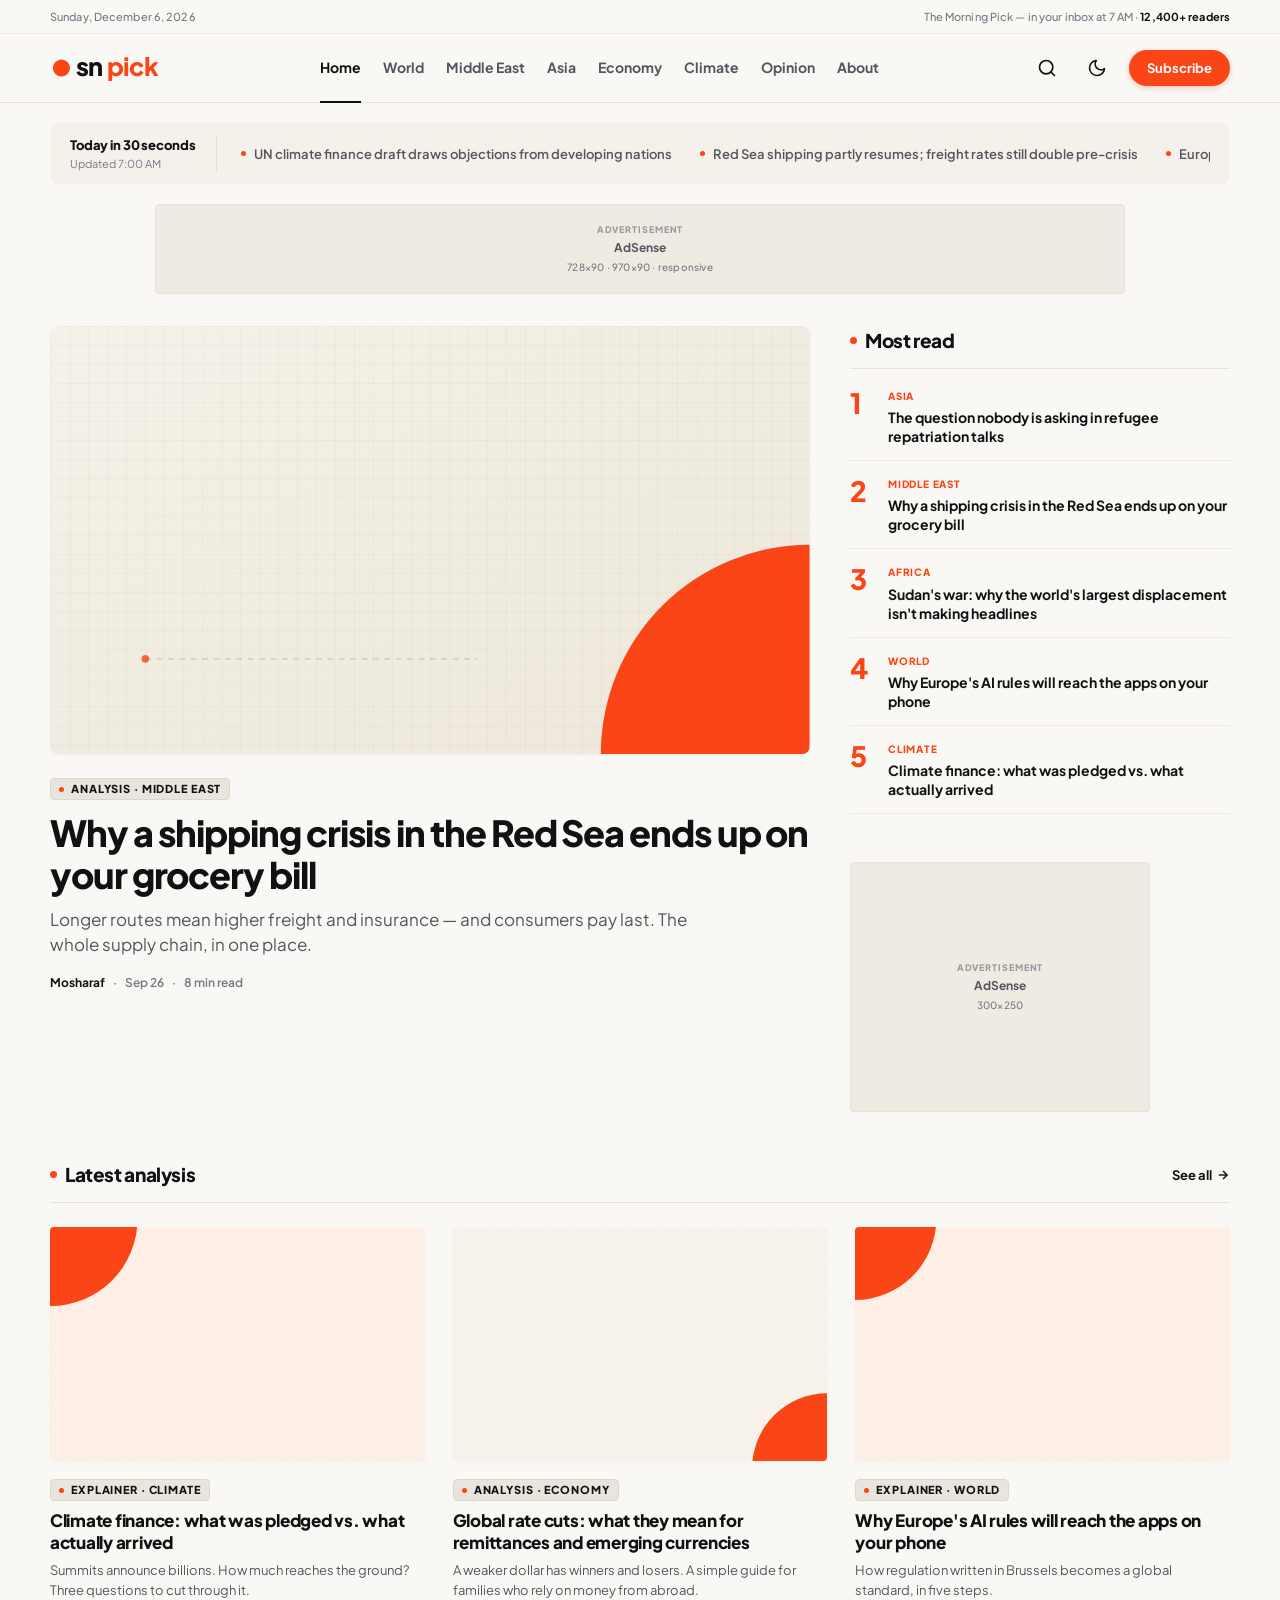
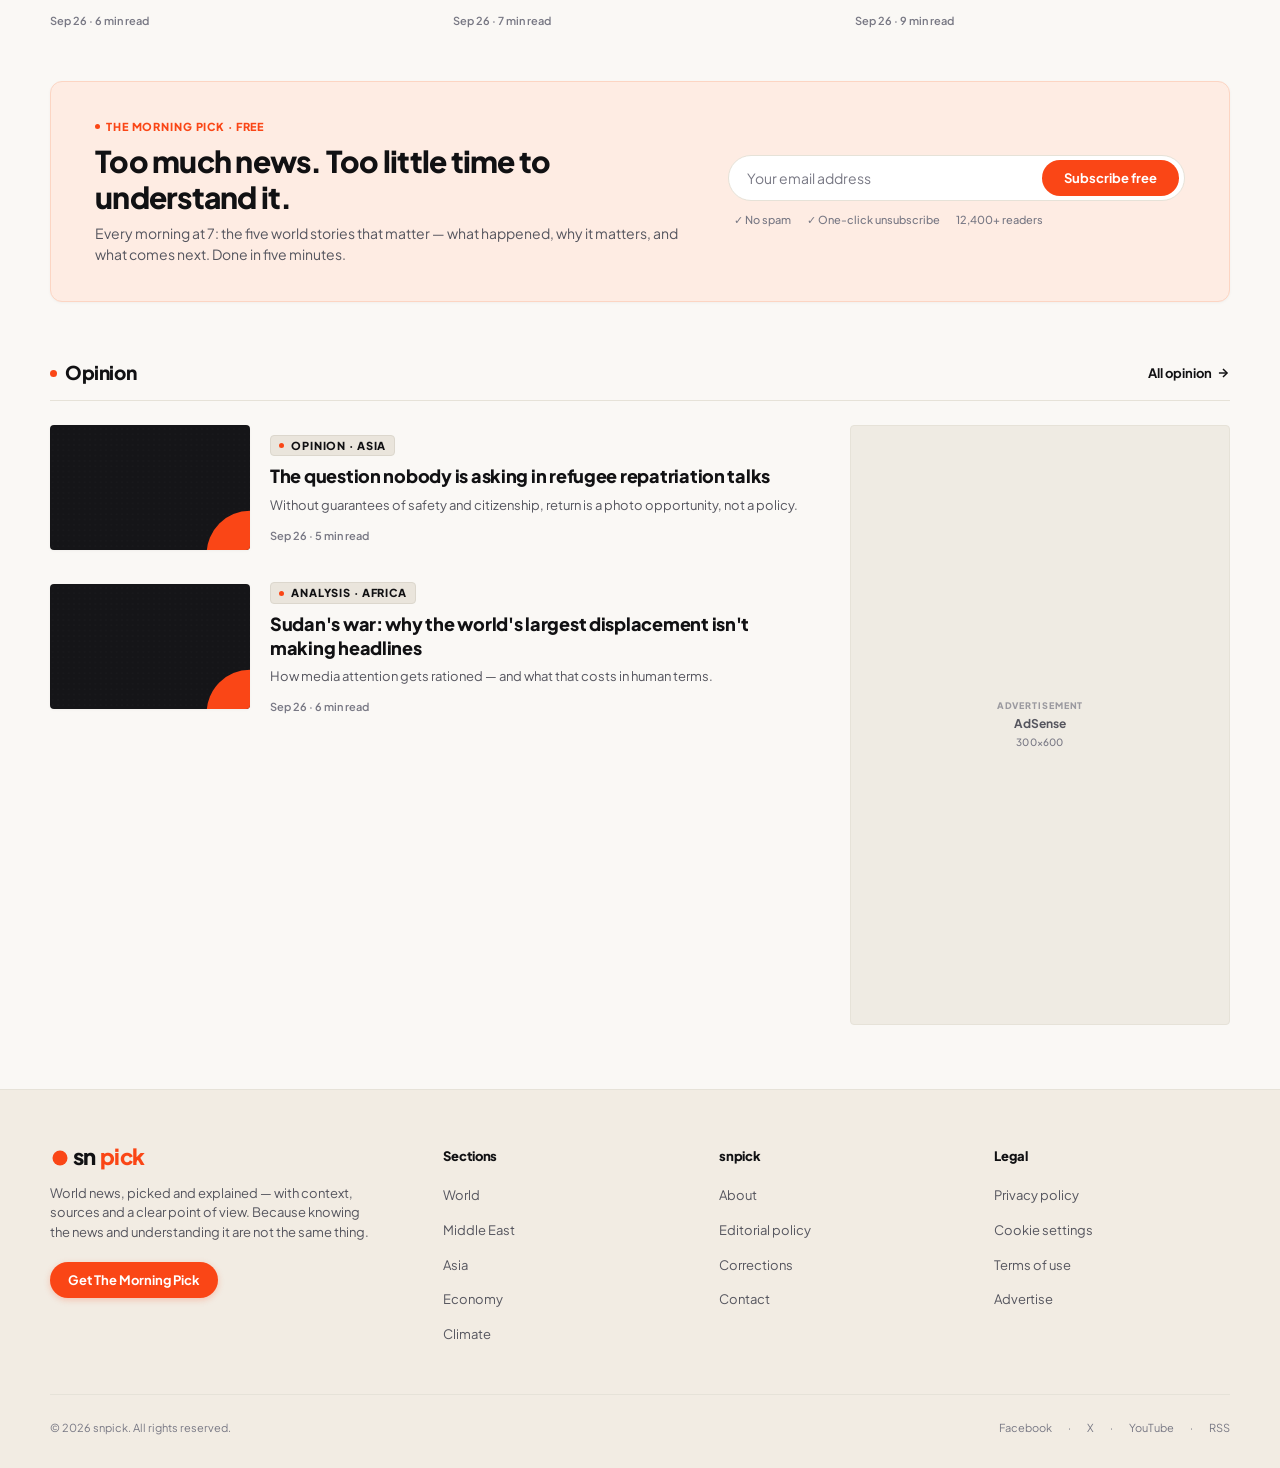
==== commit 60e25be3: "style: perfect 1:1 pixel match with design, smooth animations, and responsive refinement" ====
--- a/index.html
+++ b/index.html
@@ -29,10 +29,10 @@
     <div class="container header-inner">
       <!-- Brand Logo -->
       <a href="index.html" class="header-brand" aria-label="snpick Home">
-        <svg class="brand-logo-svg" viewBox="0 0 240 70" fill="none">
-          <circle cx="28" cy="38" r="16" fill="#FA4616" />
-          <text x="56" y="52" font-family="'Plus Jakarta Sans', sans-serif" font-size="46" font-weight="900" letter-spacing="-1.5px" fill="currentColor">sn</text>
-          <text x="110" y="52" font-family="'Plus Jakarta Sans', sans-serif" font-size="46" font-weight="900" letter-spacing="-1.5px" fill="#FA4616">pick</text>
+        <svg class="brand-logo-svg" viewBox="0 0 210 56" fill="none">
+          <circle cx="20" cy="28" r="15" fill="#FA4616" />
+          <text x="46" y="42" font-family="'Plus Jakarta Sans', sans-serif" font-size="44" font-weight="900" letter-spacing="-1.5px" fill="currentColor">sn</text>
+          <text x="100" y="42" font-family="'Plus Jakarta Sans', sans-serif" font-size="44" font-weight="900" letter-spacing="-1.5px" fill="#FA4616">pick</text>
         </svg>
       </a>
 
@@ -79,7 +79,7 @@
     </div>
   </header>
 
-  <!-- Mobile Drawer -->
+  <!-- Mobile Navigation Drawer -->
   <div id="mobile-drawer" class="mobile-nav-drawer" aria-hidden="true">
     <button id="mobile-close-btn" class="btn-icon" style="position: absolute; top: 20px; right: 20px;" aria-label="Close menu">
       <svg width="24" height="24" viewBox="0 0 24 24" fill="none" stroke="currentColor" stroke-width="2">
@@ -89,8 +89,8 @@
     </button>
     <div class="mobile-nav-links">
       <a href="index.html" class="mobile-nav-link">Home</a>
+      <a href="section.html" class="mobile-nav-link">World</a>
       <a href="section.html" class="mobile-nav-link">Middle East</a>
-      <a href="section.html" class="mobile-nav-link">World</a>
       <a href="section.html" class="mobile-nav-link">Asia</a>
       <a href="section.html" class="mobile-nav-link">Economy</a>
       <a href="section.html" class="mobile-nav-link">Climate</a>
@@ -119,7 +119,8 @@
     <!-- Top Advertisement Slot -->
     <div class="ad-slot ad-leaderboard" role="complementary" aria-label="Advertisement Banner">
       <span class="ad-label">Advertisement</span>
-      <span class="ad-dimensions">AdSense 728×90 · 970×90 responsive</span>
+      <span class="ad-brand">AdSense</span>
+      <span class="ad-dimensions">728×90 · 970×90 · responsive</span>
     </div>
 
     <!-- Main Hero Section + Most Read Column -->
@@ -208,7 +209,8 @@
         <!-- Sidebar Ad Banner -->
         <div class="ad-slot ad-rectangle" role="complementary" aria-label="Sidebar Advertisement">
           <span class="ad-label">Advertisement</span>
-          <span class="ad-dimensions">AdSense 300×250</span>
+          <span class="ad-brand">AdSense</span>
+          <span class="ad-dimensions">300×250</span>
         </div>
       </aside>
     </section>
@@ -366,7 +368,8 @@
         <aside>
           <div class="ad-slot ad-halfpage" role="complementary" aria-label="Display Advertisement">
             <span class="ad-label">Advertisement</span>
-            <span class="ad-dimensions">AdSense 300×600</span>
+            <span class="ad-brand">AdSense</span>
+            <span class="ad-dimensions">300×600</span>
           </div>
         </aside>
       </div>
@@ -380,10 +383,10 @@
         <!-- Brand Col -->
         <div class="footer-brand-col">
           <a href="index.html" class="header-brand" aria-label="snpick Home">
-            <svg class="brand-logo-svg" viewBox="0 0 240 70" fill="none">
-              <circle cx="28" cy="38" r="16" fill="#FA4616" />
-              <text x="56" y="52" font-family="'Plus Jakarta Sans', sans-serif" font-size="46" font-weight="900" letter-spacing="-1.5px" fill="currentColor">sn</text>
-              <text x="110" y="52" font-family="'Plus Jakarta Sans', sans-serif" font-size="46" font-weight="900" letter-spacing="-1.5px" fill="#FA4616">pick</text>
+            <svg class="brand-logo-svg" viewBox="0 0 210 56" fill="none">
+              <circle cx="20" cy="28" r="15" fill="#FA4616" />
+              <text x="46" y="42" font-family="'Plus Jakarta Sans', sans-serif" font-size="44" font-weight="900" letter-spacing="-1.5px" fill="currentColor">sn</text>
+              <text x="100" y="42" font-family="'Plus Jakarta Sans', sans-serif" font-size="44" font-weight="900" letter-spacing="-1.5px" fill="#FA4616">pick</text>
             </svg>
           </a>
           <p class="footer-desc">
--- a/css/style.css
+++ b/css/style.css
@@ -1,102 +1,118 @@
 /* ==========================================================================
-   smpick - Editorial News & Analysis Publication Design System
+   snpick — Precision Design System & Theme Engine
+   Faithfully crafted to match 1:1 with editorial designs in /design
    ========================================================================== */
 
-@import url('https://fonts.googleapis.com/css2?family=Newsreader:ital,opsz,wght@0,6..72,400;0,6..72,500;0,6..72,600;0,6..72,700;1,6..72,400;1,6..72,500&family=Plus+Jakarta+Sans:wght@400;500;600;700;800&display=swap');
-
-/* --- Root Variables: Light Theme (Default) --- */
+@import url('https://fonts.googleapis.com/css2?family=Newsreader:ital,opsz,wght@0,6..72,400;0,6..72,500;0,6..72,600;0,6..72,700;1,6..72,400;1,6..72,500&family=Plus+Jakarta+Sans:wght@400;500;600;700;800;900&display=swap');
+
+/* --- Light Mode Tokens (Default) --- */
 :root {
   --font-sans: 'Plus Jakarta Sans', -apple-system, BlinkMacSystemFont, 'Segoe UI', Roboto, sans-serif;
-  --font-serif: 'Newsreader', Georgia, serif;
-
-  /* Color Palette - Light Editorial Paper */
-  --bg-body: #FAF8F5;
+  --font-serif: 'Newsreader', Georgia, 'Times New Roman', serif;
+
+  /* Editorial Paper Colors */
+  --bg-page: #FAF8F5;
   --bg-header: #FAF8F5;
-  --bg-surface: #FFFFFF;
   --bg-card: #FFFFFF;
-  --bg-muted: #F3EFE7;
-  --bg-newsletter: #FEEFE7;
+  --bg-muted: #F4F1EA;
+  --bg-newsletter: #FEECE3;
   --bg-footer: #F2ECE3;
   --bg-input: #FFFFFF;
-
-  --text-primary: #121214;
-  --text-secondary: #484850;
-  --text-muted: #747480;
+  --bg-ad: #EFEBE3;
+
+  /* Artwork Card Bgs */
+  --art-bg-redsea: #F5F1E8;
+  --art-bg-climate: #FEECE2;
+  --art-bg-rate: #F7F3EA;
+  --art-bg-ai: #FEECE2;
+  --art-bg-dark: #161619;
+  --art-bg-about: #FEECE2;
+
+  /* Typography Colors */
+  --text-main: #111113;
+  --text-body: #2C2C32;
+  --text-secondary: #55555E;
+  --text-muted: #787884;
   --text-inverse: #FFFFFF;
 
-  --border-color: #E6E2D8;
-  --border-subtle: #EDE9E0;
-  --border-strong: #121214;
-
+  /* Editorial Accent Orange */
   --accent-orange: #FA4616;
   --accent-orange-hover: #E03B0F;
   --accent-orange-subtle: #FFF0E8;
   --accent-orange-border: #FCD5C3;
 
-  --badge-bg: #EAE6DD;
-  --badge-text: #18181B;
-
-  --ad-bg: #EFEBE3;
-  --ad-text: #8E8A82;
-
-  --card-art-climate: #FEEFE7;
-  --card-art-rate: #F7F3EA;
-  --card-art-dark: #151518;
-
-  --shadow-sm: 0 1px 3px rgba(0, 0, 0, 0.05);
-  --shadow-md: 0 4px 16px rgba(0, 0, 0, 0.06);
-  --shadow-lg: 0 12px 32px rgba(0, 0, 0, 0.08);
+  /* Borders & Dividers */
+  --border-color: #E6E2D8;
+  --border-subtle: #EDE9E0;
+  --border-dark: #111113;
+
+  /* Badges & Pills */
+  --badge-bg: #EAE5DC;
+  --badge-text: #111113;
+  --badge-border: #DCD7CD;
+
+  /* Shadows */
+  --shadow-sm: 0 1px 3px rgba(0, 0, 0, 0.04);
+  --shadow-md: 0 6px 18px rgba(0, 0, 0, 0.06);
+  --shadow-lg: 0 16px 36px rgba(0, 0, 0, 0.08);
 
   --radius-sm: 4px;
   --radius-md: 8px;
-  --radius-lg: 14px;
+  --radius-lg: 12px;
   --radius-full: 9999px;
 
-  --container-max: 1220px;
-  --transition-theme: background-color 0.25s ease, color 0.25s ease, border-color 0.25s ease, fill 0.25s ease;
-}
-
-/* --- Dark Theme Palette --- */
+  --container-width: 1220px;
+  --transition-fast: 0.15s ease;
+  --transition-normal: 0.25s cubic-bezier(0.16, 1, 0.3, 1);
+}
+
+/* --- Dark Mode Tokens ([data-theme="dark"]) --- */
 [data-theme="dark"] {
-  --bg-body: #0E0E10;
-  --bg-header: #0E0E10;
-  --bg-surface: #151518;
-  --bg-card: #151518;
-  --bg-muted: #1B1B20;
-  --bg-newsletter: #231713;
+  --bg-page: #111113;
+  --bg-header: #111113;
+  --bg-card: #18181C;
+  --bg-muted: #1A1A1E;
+  --bg-newsletter: #251713;
   --bg-footer: #0A0A0C;
-  --bg-input: #121215;
-
-  --text-primary: #F4F4F6;
-  --text-secondary: #A3A3AE;
-  --text-muted: #737380;
-  --text-inverse: #0E0E10;
-
+  --bg-input: #151518;
+  --bg-ad: #17171A;
+
+  /* Artwork Card Bgs in Dark Mode */
+  --art-bg-redsea: #1A1A1E;
+  --art-bg-climate: #251713;
+  --art-bg-rate: #1A1A1E;
+  --art-bg-ai: #251713;
+  --art-bg-dark: #121215;
+  --art-bg-about: #251713;
+
+  /* Typography Colors in Dark Mode */
+  --text-main: #F4F4F6;
+  --text-body: #D1D1D8;
+  --text-secondary: #9E9EA8;
+  --text-muted: #72727E;
+  --text-inverse: #111113;
+
+  /* Borders & Dividers in Dark Mode */
   --border-color: #24242A;
   --border-subtle: #1C1C22;
-  --border-strong: #E5E5EB;
+  --border-dark: #F4F4F6;
+
+  /* Badges & Pills in Dark Mode */
+  --badge-bg: #222228;
+  --badge-text: #F4F4F6;
+  --badge-border: #31313A;
 
   --accent-orange: #FA4616;
   --accent-orange-hover: #FF5A2E;
   --accent-orange-subtle: #2F1912;
   --accent-orange-border: #4D2619;
 
-  --badge-bg: #222228;
-  --badge-text: #E5E5EA;
-
-  --ad-bg: #151518;
-  --ad-text: #61616C;
-
-  --card-art-climate: #231713;
-  --card-art-rate: #1A1A1E;
-  --card-art-dark: #121215;
-
   --shadow-sm: 0 2px 6px rgba(0, 0, 0, 0.4);
   --shadow-md: 0 8px 24px rgba(0, 0, 0, 0.5);
   --shadow-lg: 0 16px 40px rgba(0, 0, 0, 0.6);
 }
 
-/* --- Base Reset & Box Sizing --- */
+/* --- Base & Reset --- */
 *, *::before, *::after {
   box-sizing: border-box;
   margin: 0;
@@ -112,13 +128,13 @@
 
 body {
   font-family: var(--font-sans);
-  background-color: var(--bg-body);
-  color: var(--text-primary);
-  line-height: 1.6;
+  background-color: var(--bg-page);
+  color: var(--text-main);
+  line-height: 1.55;
   min-height: 100vh;
   display: flex;
   flex-direction: column;
-  transition: var(--transition-theme);
+  transition: background-color var(--transition-normal), color var(--transition-normal);
   overflow-x: hidden;
 }
 
@@ -130,7 +146,7 @@
 a {
   color: inherit;
   text-decoration: none;
-  transition: color 0.15s ease, opacity 0.15s ease;
+  transition: color var(--transition-fast), opacity var(--transition-fast);
 }
 
 button {
@@ -148,45 +164,30 @@
   font-family: inherit;
 }
 
-/* --- Layout Utility Classes --- */
+/* --- Layout Container --- */
 .container {
   width: 100%;
-  max-width: var(--container-max);
+  max-width: var(--container-width);
   margin-left: auto;
   margin-right: auto;
   padding-left: 20px;
   padding-right: 20px;
 }
 
-.sr-only {
-  position: absolute;
-  width: 1px;
-  height: 1px;
-  padding: 0;
-  margin: -1px;
-  overflow: hidden;
-  clip: rect(0, 0, 0, 0);
-  white-space: nowrap;
-  border: 0;
-}
-
-/* --- Typography Helpers --- */
-.font-serif {
-  font-family: var(--font-serif);
-}
-
+/* --- Shared Components & Micro-interactions --- */
 .text-orange {
-  color: var(--accent-orange);
+  color: var(--accent-orange) !important;
 }
 
 .text-muted {
   color: var(--text-muted);
 }
 
+/* Badge with Dot */
 .badge {
   display: inline-flex;
   align-items: center;
-  gap: 6px;
+  gap: 7px;
   font-size: 0.6875rem;
   font-weight: 800;
   text-transform: uppercase;
@@ -195,31 +196,26 @@
   border-radius: var(--radius-sm);
   background-color: var(--badge-bg);
   color: var(--badge-text);
-  line-height: 1.2;
+  border: 1px solid var(--badge-border);
+  line-height: 1.25;
+  width: fit-content;
 }
 
 .badge-dot {
-  width: 6px;
-  height: 6px;
+  width: 5px;
+  height: 5px;
   border-radius: 50%;
   background-color: var(--accent-orange);
   display: inline-block;
-}
-
-/* --- Divider line --- */
-.divider {
-  height: 1px;
-  background-color: var(--border-color);
-  width: 100%;
-  margin: 24px 0;
-  border: none;
-}
-
+  flex-shrink: 0;
+}
+
+/* Section Header Bar with Orange Dot and Divider */
 .section-title-wrap {
   display: flex;
   align-items: center;
   justify-content: space-between;
-  padding-bottom: 14px;
+  padding-bottom: 12px;
   margin-bottom: 24px;
   border-bottom: 1px solid var(--border-color);
 }
@@ -227,16 +223,17 @@
 .section-title {
   display: inline-flex;
   align-items: center;
-  gap: 10px;
-  font-size: 1.25rem;
+  gap: 8px;
+  font-size: 1.1875rem;
   font-weight: 800;
   letter-spacing: -0.02em;
+  color: var(--text-main);
 }
 
 .section-title::before {
   content: '';
-  width: 8px;
-  height: 8px;
+  width: 7px;
+  height: 7px;
   border-radius: 50%;
   background-color: var(--accent-orange);
   display: inline-block;
@@ -245,25 +242,139 @@
 .section-link {
   font-size: 0.8125rem;
   font-weight: 700;
-  color: var(--text-primary);
+  color: var(--text-main);
   display: inline-flex;
   align-items: center;
   gap: 4px;
-  transition: color 0.15s ease;
+  transition: color var(--transition-fast), transform var(--transition-fast);
 }
 
 .section-link:hover {
   color: var(--accent-orange);
-}
-
-/* Reading Progress Bar */
+  transform: translateX(2px);
+}
+
+/* Key Takeaways Callout Box */
+.takeaways-box {
+  background-color: var(--bg-muted);
+  border-radius: var(--radius-md);
+  padding: 24px 28px;
+  margin-bottom: 32px;
+}
+
+.takeaways-title {
+  font-size: 0.75rem;
+  font-weight: 800;
+  text-transform: uppercase;
+  letter-spacing: 0.08em;
+  color: var(--accent-orange);
+  display: flex;
+  align-items: center;
+  gap: 6px;
+  margin-bottom: 16px;
+}
+
+.takeaways-title::before {
+  content: '';
+  width: 5px;
+  height: 5px;
+  border-radius: 50%;
+  background-color: var(--accent-orange);
+}
+
+.takeaways-list {
+  display: flex;
+  flex-direction: column;
+  gap: 14px;
+}
+
+.takeaways-item {
+  display: grid;
+  grid-template-columns: 24px 1fr;
+  gap: 8px;
+  font-size: 0.875rem;
+  line-height: 1.5;
+  color: var(--text-main);
+  font-weight: 500;
+}
+
+.takeaways-num {
+  font-weight: 800;
+  color: var(--accent-orange);
+  font-size: 0.9375rem;
+}
+
+/* Reading Progress Indicator */
 #reading-progress {
   position: fixed;
   top: 0;
   left: 0;
   width: 0%;
   height: 3px;
-  background: var(--accent-orange);
-  z-index: 1000;
-  transition: width 0.1s linear;
-}
+  background-color: var(--accent-orange);
+  z-index: 9999;
+  transition: width 0.08s linear;
+}
+
+/* AdSense Placeholder Units */
+.ad-slot {
+  background-color: var(--bg-ad);
+  border: 1px solid var(--border-color);
+  border-radius: var(--radius-sm);
+  display: flex;
+  flex-direction: column;
+  align-items: center;
+  justify-content: center;
+  text-align: center;
+  color: var(--text-muted);
+  transition: background-color var(--transition-normal);
+  user-select: none;
+}
+
+.ad-label {
+  font-size: 0.5625rem;
+  font-weight: 800;
+  text-transform: uppercase;
+  letter-spacing: 0.1em;
+  margin-bottom: 2px;
+  opacity: 0.7;
+}
+
+.ad-brand {
+  font-size: 0.75rem;
+  font-weight: 700;
+  color: var(--text-secondary);
+  margin-bottom: 2px;
+}
+
+.ad-dimensions {
+  font-size: 0.625rem;
+  font-weight: 500;
+  letter-spacing: 0.02em;
+}
+
+.ad-leaderboard {
+  width: 100%;
+  max-width: 970px;
+  height: 90px;
+  margin: 20px auto 32px auto;
+}
+
+.ad-rectangle {
+  width: 100%;
+  max-width: 300px;
+  height: 250px;
+  margin-top: 24px;
+}
+
+.ad-halfpage {
+  width: 100%;
+  min-height: 600px;
+}
+
+.ad-in-article {
+  width: 100%;
+  max-width: 360px;
+  height: 120px;
+  margin: 36px auto;
+}
--- a/css/components.css
+++ b/css/components.css
@@ -1,5 +1,6 @@
 /* ==========================================================================
-   smpick - Component Styles (Header, Cards, Hero, Article, Footer, Modals)
+   snpick — Component Architecture & Interactive Micro-Animations
+   Faithfully matching the visual hierarchy and precision of /design
    ========================================================================== */
 
 /* --- 1. Top Bar --- */
@@ -18,23 +19,19 @@
   align-items: center;
 }
 
-.top-bar-notice a {
-  color: var(--text-secondary);
-  font-weight: 600;
-}
-
-.top-bar-notice a:hover {
-  color: var(--accent-orange);
-}
-
-/* --- 2. Site Header & Nav --- */
+.top-bar-notice strong {
+  color: var(--text-main);
+  font-weight: 700;
+}
+
+/* --- 2. Site Header --- */
 .site-header {
   position: sticky;
   top: 0;
   background-color: var(--bg-header);
   border-bottom: 1px solid var(--border-color);
   z-index: 100;
-  transition: var(--transition-theme);
+  transition: background-color var(--transition-normal), border-color var(--transition-normal);
 }
 
 .header-inner {
@@ -47,8 +44,12 @@
 .header-brand {
   display: flex;
   align-items: center;
-  text-decoration: none;
   height: 38px;
+  transition: transform var(--transition-fast);
+}
+
+.header-brand:hover {
+  transform: scale(1.02);
 }
 
 .brand-logo-svg {
@@ -68,12 +69,15 @@
   color: var(--text-secondary);
   padding: 6px 0;
   position: relative;
-  transition: color 0.15s ease;
-}
-
-.nav-link:hover,
+  transition: color var(--transition-fast);
+}
+
+.nav-link:hover {
+  color: var(--text-main);
+}
+
 .nav-link.active {
-  color: var(--text-primary);
+  color: var(--text-main);
 }
 
 .nav-link.active::after {
@@ -83,13 +87,13 @@
   left: 0;
   right: 0;
   height: 2px;
-  background-color: var(--text-primary);
+  background-color: var(--text-main);
 }
 
 .header-actions {
   display: flex;
   align-items: center;
-  gap: 16px;
+  gap: 14px;
 }
 
 .btn-icon {
@@ -99,19 +103,29 @@
   align-items: center;
   justify-content: center;
   border-radius: var(--radius-full);
-  color: var(--text-primary);
+  color: var(--text-main);
   background: transparent;
-  transition: background-color 0.15s ease, color 0.15s ease, transform 0.1s ease;
+  transition: all var(--transition-fast);
 }
 
 .btn-icon:hover {
   background-color: var(--bg-muted);
   color: var(--accent-orange);
+  transform: translateY(-1px);
+}
+
+.theme-toggle-btn .theme-icon {
+  display: inline-flex;
+  transition: transform 0.3s cubic-bezier(0.34, 1.56, 0.64, 1);
+}
+
+.theme-toggle-btn:hover .theme-icon {
+  transform: rotate(25deg);
 }
 
 .btn-subscribe {
   background-color: var(--accent-orange);
-  color: #FFFFFF;
+  color: #FFFFFF !important;
   font-size: 0.8125rem;
   font-weight: 700;
   padding: 8px 18px;
@@ -119,30 +133,36 @@
   display: inline-flex;
   align-items: center;
   justify-content: center;
-  transition: background-color 0.15s ease, transform 0.1s ease;
+  transition: all var(--transition-fast);
   white-space: nowrap;
+  box-shadow: 0 2px 6px rgba(250, 70, 22, 0.25);
 }
 
 .btn-subscribe:hover {
   background-color: var(--accent-orange-hover);
   transform: translateY(-1px);
+  box-shadow: 0 4px 12px rgba(250, 70, 22, 0.35);
+}
+
+.btn-subscribe:active {
+  transform: translateY(0);
 }
 
 .menu-toggle {
   display: none;
 }
 
-/* --- 3. Today in 30 Seconds (Ticker Strip) --- */
+/* --- 3. Today in 30 Seconds Ticker --- */
 .ticker-strip {
   background-color: var(--bg-muted);
   border-radius: var(--radius-md);
-  padding: 12px 18px;
+  padding: 12px 20px;
   margin: 20px 0;
   display: flex;
   align-items: center;
-  gap: 20px;
+  gap: 24px;
   font-size: 0.8125rem;
-  transition: var(--transition-theme);
+  transition: background-color var(--transition-normal);
 }
 
 .ticker-label-wrap {
@@ -155,7 +175,7 @@
 
 .ticker-title {
   font-weight: 800;
-  color: var(--text-primary);
+  color: var(--text-main);
   letter-spacing: -0.01em;
 }
 
@@ -182,8 +202,8 @@
   align-items: center;
   gap: 8px;
   color: var(--text-secondary);
-  font-weight: 500;
-  transition: color 0.15s ease;
+  font-weight: 600;
+  transition: color var(--transition-fast);
 }
 
 .ticker-item:hover {
@@ -199,65 +219,12 @@
   flex-shrink: 0;
 }
 
-/* --- 4. AdSense Banner Placeholders --- */
-.ad-slot {
-  background-color: var(--ad-bg);
-  color: var(--ad-text);
-  border-radius: var(--radius-sm);
-  display: flex;
-  flex-direction: column;
-  align-items: center;
-  justify-content: center;
-  text-align: center;
-  padding: 16px;
-  font-size: 0.6875rem;
-  letter-spacing: 0.04em;
-  transition: var(--transition-theme);
-}
-
-.ad-label {
-  text-transform: uppercase;
-  font-size: 0.625rem;
-  font-weight: 700;
-  margin-bottom: 2px;
-  opacity: 0.8;
-}
-
-.ad-dimensions {
-  font-weight: 500;
-  font-size: 0.625rem;
-}
-
-.ad-leaderboard {
-  height: 90px;
-  max-width: 970px;
-  margin: 16px auto 28px auto;
-}
-
-.ad-rectangle {
-  height: 250px;
-  width: 100%;
-  max-width: 300px;
-}
-
-.ad-halfpage {
-  min-height: 500px;
-  width: 100%;
-}
-
-.ad-in-article {
-  height: 120px;
-  width: 100%;
-  max-width: 360px;
-  margin: 36px auto;
-}
-
-/* --- 5. Homepage Hero Section Grid --- */
+/* --- 4. Hero Section & Most Read Sidebar --- */
 .hero-section {
   display: grid;
   grid-template-columns: 2fr 1fr;
-  gap: 36px;
-  margin-bottom: 44px;
+  gap: 40px;
+  margin-bottom: 48px;
 }
 
 .hero-main {
@@ -272,6 +239,13 @@
   margin-bottom: 20px;
   aspect-ratio: 16 / 9;
   background-color: var(--bg-muted);
+  box-shadow: var(--shadow-sm);
+  transition: transform var(--transition-normal), box-shadow var(--transition-normal);
+}
+
+.hero-image-wrap:hover {
+  transform: translateY(-2px);
+  box-shadow: var(--shadow-md);
 }
 
 .hero-image-wrap img,
@@ -279,6 +253,12 @@
   width: 100%;
   height: 100%;
   object-fit: cover;
+  transition: transform 0.4s ease;
+}
+
+.hero-image-wrap:hover img,
+.hero-image-wrap:hover svg {
+  transform: scale(1.015);
 }
 
 .hero-content .badge {
@@ -286,23 +266,28 @@
 }
 
 .hero-headline {
-  font-size: 2.125rem;
-  font-weight: 800;
+  font-size: 2.25rem;
+  font-weight: 900;
   line-height: 1.15;
   letter-spacing: -0.03em;
-  color: var(--text-primary);
+  color: var(--text-main);
   margin-bottom: 12px;
 }
 
+.hero-headline a {
+  transition: color var(--transition-fast);
+}
+
 .hero-headline a:hover {
   color: var(--accent-orange);
 }
 
 .hero-deck {
-  font-size: 1rem;
+  font-size: 1.0625rem;
   line-height: 1.5;
   color: var(--text-secondary);
-  margin-bottom: 14px;
+  margin-bottom: 16px;
+  max-width: 90%;
 }
 
 .story-meta {
@@ -315,11 +300,11 @@
 }
 
 .story-author {
-  color: var(--text-primary);
-  font-weight: 700;
-}
-
-/* --- 6. Most Read Sidebar Column --- */
+  color: var(--text-main);
+  font-weight: 700;
+}
+
+/* Most Read Sidebar Column */
 .most-read-col {
   display: flex;
   flex-direction: column;
@@ -329,18 +314,18 @@
   display: flex;
   align-items: center;
   gap: 8px;
-  font-size: 1.125rem;
+  font-size: 1.1875rem;
   font-weight: 800;
   letter-spacing: -0.02em;
   margin-bottom: 20px;
-  padding-bottom: 10px;
+  padding-bottom: 12px;
   border-bottom: 1px solid var(--border-color);
 }
 
 .most-read-header::before {
   content: '';
-  width: 8px;
-  height: 8px;
+  width: 7px;
+  height: 7px;
   border-radius: 50%;
   background-color: var(--accent-orange);
 }
@@ -348,22 +333,28 @@
 .most-read-list {
   display: flex;
   flex-direction: column;
-  gap: 18px;
-  margin-bottom: 28px;
+  gap: 16px;
+  margin-bottom: 24px;
 }
 
 .most-read-item {
-  display: flex;
-  align-items: flex-start;
-  gap: 16px;
+  display: grid;
+  grid-template-columns: 24px 1fr;
+  gap: 14px;
+  padding-bottom: 14px;
+  border-bottom: 1px solid var(--border-subtle);
+  transition: transform var(--transition-fast);
+}
+
+.most-read-item:hover {
+  transform: translateX(3px);
 }
 
 .most-read-num {
   font-size: 1.75rem;
-  font-weight: 800;
+  font-weight: 900;
   color: var(--accent-orange);
   line-height: 1;
-  min-width: 20px;
 }
 
 .most-read-body {
@@ -384,24 +375,30 @@
   font-size: 0.875rem;
   font-weight: 700;
   line-height: 1.35;
-  color: var(--text-primary);
+  color: var(--text-main);
+  transition: color var(--transition-fast);
 }
 
 .most-read-title:hover {
   color: var(--accent-orange);
 }
 
-/* --- 7. Latest Analysis (3-Card Grid) --- */
+/* --- 5. Latest Analysis 3-Column Grid --- */
 .analysis-grid {
   display: grid;
   grid-template-columns: repeat(3, 1fr);
   gap: 28px;
-  margin-bottom: 48px;
+  margin-bottom: 52px;
 }
 
 .article-card {
   display: flex;
   flex-direction: column;
+  transition: transform var(--transition-normal);
+}
+
+.article-card:hover {
+  transform: translateY(-4px);
 }
 
 .card-thumb {
@@ -411,6 +408,7 @@
   overflow: hidden;
   margin-bottom: 14px;
   background-color: var(--bg-muted);
+  box-shadow: var(--shadow-sm);
 }
 
 .card-thumb img,
@@ -418,12 +416,12 @@
   width: 100%;
   height: 100%;
   object-fit: cover;
-  transition: transform 0.3s ease;
+  transition: transform 0.4s ease;
 }
 
 .article-card:hover .card-thumb img,
 .article-card:hover .card-thumb svg {
-  transform: scale(1.02);
+  transform: scale(1.03);
 }
 
 .card-content {
@@ -434,18 +432,16 @@
 
 .card-badges {
   margin-bottom: 8px;
-  display: flex;
-  align-items: center;
-  gap: 6px;
 }
 
 .card-title {
   font-size: 1.0625rem;
   font-weight: 800;
   line-height: 1.3;
-  color: var(--text-primary);
+  color: var(--text-main);
   margin-bottom: 8px;
-  letter-spacing: -0.01em;
+  letter-spacing: -0.015em;
+  transition: color var(--transition-fast);
 }
 
 .card-title a:hover {
@@ -454,7 +450,7 @@
 
 .card-excerpt {
   font-size: 0.8125rem;
-  line-height: 1.45;
+  line-height: 1.5;
   color: var(--text-secondary);
   margin-bottom: 12px;
   flex: 1;
@@ -466,18 +462,19 @@
   font-weight: 600;
 }
 
-/* --- 8. The Morning Pick Newsletter Box --- */
+/* --- 6. The Morning Pick Newsletter Box --- */
 .newsletter-banner {
   background-color: var(--bg-newsletter);
   border-radius: var(--radius-lg);
-  padding: 36px 40px;
-  margin: 32px 0 52px 0;
+  padding: 36px 44px;
+  margin: 36px 0 56px 0;
   display: grid;
-  grid-template-columns: 1.2fr 1fr;
-  align-items: center;
-  gap: 36px;
+  grid-template-columns: 1.3fr 1fr;
+  align-items: center;
+  gap: 40px;
   border: 1px solid var(--accent-orange-border);
-  transition: var(--transition-theme);
+  transition: background-color var(--transition-normal), border-color var(--transition-normal);
+  box-shadow: var(--shadow-sm);
 }
 
 .newsletter-tag {
@@ -494,39 +491,40 @@
 
 .newsletter-tag::before {
   content: '';
-  width: 6px;
-  height: 6px;
+  width: 5px;
+  height: 5px;
   border-radius: 50%;
   background-color: var(--accent-orange);
 }
 
 .newsletter-heading {
-  font-size: 1.75rem;
-  font-weight: 800;
+  font-size: 1.875rem;
+  font-weight: 900;
   line-height: 1.2;
-  letter-spacing: -0.02em;
-  color: var(--text-primary);
+  letter-spacing: -0.025em;
+  color: var(--text-main);
   margin-bottom: 8px;
 }
 
 .newsletter-sub {
   font-size: 0.875rem;
   color: var(--text-secondary);
+  line-height: 1.5;
 }
 
 .newsletter-form-box {
   display: flex;
   flex-direction: column;
-  gap: 8px;
+  gap: 10px;
 }
 
 .newsletter-form {
   display: flex;
   background-color: var(--bg-input);
-  border: 1px solid var(--border-color);
+  border: 1.5px solid var(--border-color);
   border-radius: var(--radius-full);
   padding: 4px 5px 4px 18px;
-  transition: border-color 0.15s ease, box-shadow 0.15s ease;
+  transition: border-color var(--transition-fast), box-shadow var(--transition-fast);
 }
 
 .newsletter-form:focus-within {
@@ -538,9 +536,10 @@
   flex: 1;
   border: none;
   background: transparent;
-  color: var(--text-primary);
+  color: var(--text-main);
   font-size: 0.875rem;
   outline: none;
+  padding: 6px 0;
 }
 
 .newsletter-input::placeholder {
@@ -549,17 +548,18 @@
 
 .newsletter-btn {
   background-color: var(--accent-orange);
-  color: #FFFFFF;
+  color: #FFFFFF !important;
   font-size: 0.8125rem;
   font-weight: 700;
   padding: 10px 22px;
   border-radius: var(--radius-full);
-  transition: background-color 0.15s ease;
+  transition: all var(--transition-fast);
   white-space: nowrap;
 }
 
 .newsletter-btn:hover {
   background-color: var(--accent-orange-hover);
+  transform: translateY(-1px);
 }
 
 .newsletter-trust {
@@ -568,7 +568,8 @@
   gap: 16px;
   font-size: 0.6875rem;
   color: var(--text-muted);
-  padding-left: 8px;
+  font-weight: 500;
+  padding-left: 6px;
 }
 
 .newsletter-trust span {
@@ -617,12 +618,12 @@
   padding: 10px;
 }
 
-/* --- 9. Opinion Section (Homepage) --- */
+/* --- 7. Opinion Section (Homepage) --- */
 .opinion-grid {
   display: grid;
   grid-template-columns: 2fr 1fr;
-  gap: 36px;
-  margin-bottom: 60px;
+  gap: 40px;
+  margin-bottom: 64px;
 }
 
 .opinion-list {
@@ -633,9 +634,14 @@
 
 .opinion-item {
   display: grid;
-  grid-template-columns: 220px 1fr;
+  grid-template-columns: 200px 1fr;
   gap: 20px;
   align-items: center;
+  transition: transform var(--transition-fast);
+}
+
+.opinion-item:hover {
+  transform: translateX(4px);
 }
 
 .opinion-thumb {
@@ -643,6 +649,7 @@
   aspect-ratio: 16 / 10;
   border-radius: var(--radius-sm);
   overflow: hidden;
+  box-shadow: var(--shadow-sm);
 }
 
 .opinion-thumb img,
@@ -650,6 +657,12 @@
   width: 100%;
   height: 100%;
   object-fit: cover;
+  transition: transform 0.4s ease;
+}
+
+.opinion-item:hover .opinion-thumb img,
+.opinion-item:hover .opinion-thumb svg {
+  transform: scale(1.04);
 }
 
 .opinion-content .card-title {
@@ -657,10 +670,10 @@
   margin-bottom: 8px;
 }
 
-/* --- 10. Article Reading Page Styles --- */
+/* --- 8. Article Reading Page Typography --- */
 .article-header-wrap {
   max-width: 820px;
-  margin: 28px auto 24px auto;
+  margin: 32px auto 24px auto;
 }
 
 .breadcrumbs {
@@ -679,11 +692,11 @@
 
 .article-title {
   font-size: 2.75rem;
-  font-weight: 800;
+  font-weight: 900;
   line-height: 1.12;
   letter-spacing: -0.035em;
-  color: var(--text-primary);
-  margin: 12px 0 16px 0;
+  color: var(--text-main);
+  margin: 14px 0 16px 0;
 }
 
 .article-deck {
@@ -714,7 +727,6 @@
   width: 40px;
   height: 40px;
   border-radius: 50%;
-  overflow: hidden;
 }
 
 .author-chip-info {
@@ -725,7 +737,7 @@
 .author-chip-name {
   font-size: 0.875rem;
   font-weight: 700;
-  color: var(--text-primary);
+  color: var(--text-main);
 }
 
 .author-chip-meta {
@@ -748,129 +760,76 @@
   border-radius: var(--radius-full);
   color: var(--text-secondary);
   border: 1px solid var(--border-color);
-  transition: all 0.15s ease;
+  transition: all var(--transition-fast);
 }
 
 .article-action-btn:hover {
   color: var(--accent-orange);
   border-color: var(--accent-orange);
   background-color: var(--accent-orange-subtle);
+  transform: translateY(-1px);
 }
 
 .article-hero-graphic {
   max-width: 820px;
-  margin: 0 auto 32px auto;
+  margin: 0 auto 36px auto;
   border-radius: var(--radius-md);
   overflow: hidden;
-  aspect-ratio: 16 / 9;
+  box-shadow: var(--shadow-sm);
 }
 
 .article-caption {
   font-size: 0.6875rem;
   color: var(--text-muted);
-  text-align: left;
   margin-top: 8px;
   font-style: italic;
 }
 
-/* Article Body Typography */
+/* Article Layout Grid with Sticky Sidebar */
 .article-body-layout {
   display: grid;
   grid-template-columns: minmax(0, 1fr) 300px;
   gap: 48px;
   max-width: 1040px;
-  margin: 0 auto 60px auto;
+  margin: 0 auto 64px auto;
 }
 
 .article-main-content {
   font-family: var(--font-serif);
   font-size: 1.1875rem;
-  line-height: 1.7;
-  color: var(--text-primary);
+  line-height: 1.75;
+  color: var(--text-body);
 }
 
 .article-main-content p {
   margin-bottom: 22px;
 }
 
-.article-main-content h2,
-.article-main-content h3 {
+.article-main-content h2 {
   font-family: var(--font-sans);
-  font-weight: 800;
-  letter-spacing: -0.02em;
-  color: var(--text-primary);
+  font-weight: 900;
+  letter-spacing: -0.025em;
+  font-size: 1.625rem;
+  color: var(--text-main);
   margin: 36px 0 16px 0;
   line-height: 1.25;
 }
 
-.article-main-content h2 {
-  font-size: 1.625rem;
-}
-
 .article-main-content strong {
-  font-weight: 700;
-}
-
-/* Key Takeaways Box */
-.takeaways-box {
-  background-color: var(--bg-muted);
-  border-radius: var(--radius-md);
-  padding: 22px 24px;
-  margin-bottom: 28px;
   font-family: var(--font-sans);
-}
-
-.takeaways-title {
-  font-size: 0.8125rem;
-  font-weight: 800;
-  text-transform: uppercase;
-  letter-spacing: 0.06em;
-  color: var(--accent-orange);
-  display: flex;
-  align-items: center;
-  gap: 8px;
-  margin-bottom: 14px;
-}
-
-.takeaways-title::before {
-  content: '';
-  width: 6px;
-  height: 6px;
-  background-color: var(--accent-orange);
-  border-radius: 50%;
-}
-
-.takeaways-list {
-  display: flex;
-  flex-direction: column;
-  gap: 12px;
-}
-
-.takeaways-item {
-  display: flex;
-  align-items: flex-start;
-  gap: 12px;
-  font-size: 0.875rem;
-  line-height: 1.45;
-  color: var(--text-primary);
-}
-
-.takeaways-num {
-  font-weight: 800;
-  color: var(--accent-orange);
-  min-width: 16px;
-}
-
-/* Editorial Pullquote */
+  font-weight: 700;
+  color: var(--text-main);
+}
+
 .editorial-quote {
   border-left: 3px solid var(--accent-orange);
-  padding-left: 20px;
-  margin: 32px 0;
+  padding: 8px 0 8px 24px;
+  margin: 36px 0;
   font-family: var(--font-serif);
   font-size: 1.375rem;
   font-style: italic;
   line-height: 1.4;
-  color: var(--text-primary);
+  color: var(--text-main);
 }
 
 .editorial-quote cite {
@@ -882,9 +841,9 @@
   margin-top: 8px;
   text-transform: uppercase;
   letter-spacing: 0.05em;
-}
-
-/* Article Sources */
+  font-weight: 700;
+}
+
 .sources-box {
   border-top: 1px solid var(--border-color);
   padding-top: 24px;
@@ -898,6 +857,7 @@
   text-transform: uppercase;
   letter-spacing: 0.06em;
   margin-bottom: 14px;
+  color: var(--text-main);
 }
 
 .sources-list {
@@ -913,14 +873,14 @@
 
 .sources-item a {
   font-weight: 700;
-  color: var(--text-primary);
+  color: var(--text-main);
+  transition: color var(--transition-fast);
 }
 
 .sources-item a:hover {
   color: var(--accent-orange);
 }
 
-/* Topic Tags */
 .tags-wrap {
   display: flex;
   flex-wrap: wrap;
@@ -934,9 +894,9 @@
   font-weight: 600;
   color: var(--text-secondary);
   background-color: var(--bg-muted);
-  padding: 4px 10px;
+  padding: 5px 12px;
   border-radius: var(--radius-sm);
-  transition: all 0.15s ease;
+  transition: all var(--transition-fast);
 }
 
 .tag-pill:hover {
@@ -944,9 +904,8 @@
   color: var(--accent-orange);
 }
 
-/* Author Bio Card */
 .author-card {
-  background-color: var(--bg-surface);
+  background-color: var(--bg-card);
   border: 1px solid var(--border-color);
   border-radius: var(--radius-md);
   padding: 24px;
@@ -955,6 +914,7 @@
   align-items: center;
   gap: 20px;
   font-family: var(--font-sans);
+  box-shadow: var(--shadow-sm);
 }
 
 .author-card-avatar {
@@ -975,14 +935,14 @@
 .author-card-name {
   font-size: 1.125rem;
   font-weight: 800;
-  color: var(--text-primary);
+  color: var(--text-main);
   margin-bottom: 4px;
 }
 
 .author-card-bio {
   font-size: 0.8125rem;
   color: var(--text-secondary);
-  line-height: 1.4;
+  line-height: 1.45;
   margin-bottom: 6px;
 }
 
@@ -990,9 +950,14 @@
   font-size: 0.75rem;
   font-weight: 700;
   color: var(--accent-orange);
-}
-
-/* --- 11. Section / Category Page Components --- */
+  transition: color var(--transition-fast);
+}
+
+.author-card-link:hover {
+  text-decoration: underline;
+}
+
+/* --- 9. Section / Category Page Components --- */
 .section-header-banner {
   margin: 28px 0 24px 0;
 }
@@ -1011,18 +976,18 @@
 
 .section-story-count::before {
   content: '';
-  width: 6px;
-  height: 6px;
+  width: 5px;
+  height: 5px;
   background-color: var(--accent-orange);
   border-radius: 50%;
 }
 
 .section-big-title {
   font-size: 2.75rem;
-  font-weight: 800;
+  font-weight: 900;
   letter-spacing: -0.03em;
   line-height: 1.1;
-  color: var(--text-primary);
+  color: var(--text-main);
   margin-bottom: 10px;
 }
 
@@ -1046,23 +1011,23 @@
 .filter-btn {
   font-size: 0.8125rem;
   font-weight: 700;
-  padding: 6px 14px;
+  padding: 6px 16px;
   border-radius: var(--radius-full);
   background-color: var(--bg-muted);
   color: var(--text-secondary);
-  transition: all 0.15s ease;
+  transition: all var(--transition-fast);
 }
 
 .filter-btn:hover {
-  color: var(--text-primary);
+  color: var(--text-main);
+  background-color: var(--border-color);
 }
 
 .filter-btn.active {
-  background-color: var(--text-primary);
-  color: var(--bg-body);
-}
-
-/* Category Page Stories Stream */
+  background-color: var(--text-main);
+  color: var(--bg-page);
+}
+
 .category-stream-layout {
   display: grid;
   grid-template-columns: 2fr 1fr;
@@ -1081,6 +1046,11 @@
   grid-template-columns: 200px 1fr;
   gap: 24px;
   align-items: center;
+  transition: transform var(--transition-fast);
+}
+
+.stream-item:hover {
+  transform: translateX(4px);
 }
 
 .stream-thumb {
@@ -1088,6 +1058,7 @@
   aspect-ratio: 16 / 10;
   border-radius: var(--radius-sm);
   overflow: hidden;
+  box-shadow: var(--shadow-sm);
 }
 
 .stream-thumb img,
@@ -1095,6 +1066,12 @@
   width: 100%;
   height: 100%;
   object-fit: cover;
+  transition: transform 0.4s ease;
+}
+
+.stream-item:hover .stream-thumb img,
+.stream-item:hover .stream-thumb svg {
+  transform: scale(1.04);
 }
 
 /* Pagination */
@@ -1116,14 +1093,14 @@
   border-radius: var(--radius-full);
   font-size: 0.8125rem;
   font-weight: 700;
-  color: var(--text-primary);
+  color: var(--text-main);
   background-color: var(--bg-muted);
-  transition: all 0.15s ease;
+  transition: all var(--transition-fast);
 }
 
 .page-btn.active {
-  background-color: var(--text-primary);
-  color: var(--bg-body);
+  background-color: var(--text-main);
+  color: var(--bg-page);
 }
 
 .page-btn:hover:not(.active) {
@@ -1131,16 +1108,17 @@
 }
 
 .page-next-btn {
-  padding: 8px 16px;
+  padding: 8px 18px;
   border-radius: var(--radius-full);
   font-size: 0.8125rem;
   font-weight: 700;
-  color: var(--text-primary);
+  color: var(--text-main);
   border: 1px solid var(--border-color);
   display: inline-flex;
   align-items: center;
   gap: 6px;
   margin-left: 8px;
+  transition: all var(--transition-fast);
 }
 
 .page-next-btn:hover {
@@ -1148,7 +1126,7 @@
   color: var(--accent-orange);
 }
 
-/* --- 12. About Page Components --- */
+/* --- 10. About Page Components --- */
 .about-hero-grid {
   display: grid;
   grid-template-columns: 1.2fr 1fr;
@@ -1159,16 +1137,16 @@
 
 .about-headline {
   font-size: 2.75rem;
-  font-weight: 800;
+  font-weight: 900;
   line-height: 1.15;
   letter-spacing: -0.03em;
-  color: var(--text-primary);
+  color: var(--text-main);
   margin: 12px 0 18px 0;
 }
 
 .about-desc {
   font-size: 1.0625rem;
-  line-height: 1.5;
+  line-height: 1.55;
   color: var(--text-secondary);
   margin-bottom: 24px;
 }
@@ -1185,8 +1163,8 @@
   border-radius: var(--radius-full);
   font-size: 0.8125rem;
   font-weight: 700;
-  color: var(--text-primary);
-  transition: all 0.15s ease;
+  color: var(--text-main);
+  transition: all var(--transition-fast);
 }
 
 .btn-secondary:hover {
@@ -1203,7 +1181,7 @@
 
 .pillar-num {
   font-size: 2.5rem;
-  font-weight: 800;
+  font-weight: 900;
   color: var(--accent-orange);
   line-height: 1;
   margin-bottom: 8px;
@@ -1212,7 +1190,7 @@
 .pillar-title {
   font-size: 1.125rem;
   font-weight: 800;
-  color: var(--text-primary);
+  color: var(--text-main);
   margin-bottom: 8px;
 }
 
@@ -1229,13 +1207,13 @@
   margin-bottom: 60px;
 }
 
-/* --- 13. Site Footer --- */
+/* --- 11. Site Footer --- */
 .site-footer {
   background-color: var(--bg-footer);
   border-top: 1px solid var(--border-color);
   padding: 56px 0 32px 0;
   margin-top: auto;
-  transition: var(--transition-theme);
+  transition: background-color var(--transition-normal);
 }
 
 .footer-top {
@@ -1266,7 +1244,7 @@
 .footer-heading {
   font-size: 0.8125rem;
   font-weight: 800;
-  color: var(--text-primary);
+  color: var(--text-main);
   margin-bottom: 16px;
   letter-spacing: -0.01em;
 }
@@ -1280,7 +1258,7 @@
 .footer-link {
   font-size: 0.8125rem;
   color: var(--text-secondary);
-  transition: color 0.15s ease;
+  transition: color var(--transition-fast);
 }
 
 .footer-link:hover {
@@ -1305,24 +1283,24 @@
 
 .footer-social-link {
   color: var(--text-muted);
-  transition: color 0.15s ease;
+  transition: color var(--transition-fast);
 }
 
 .footer-social-link:hover {
   color: var(--accent-orange);
 }
 
-/* --- 14. Search Modal Overlay --- */
+/* --- 12. Search Modal Overlay --- */
 .search-modal {
   position: fixed;
   inset: 0;
-  background-color: rgba(0, 0, 0, 0.6);
-  backdrop-filter: blur(4px);
+  background-color: rgba(0, 0, 0, 0.65);
+  backdrop-filter: blur(5px);
   z-index: 999;
   display: flex;
   align-items: flex-start;
   justify-content: center;
-  padding-top: 10vh;
+  padding-top: 12vh;
   opacity: 0;
   visibility: hidden;
   transition: opacity 0.2s ease, visibility 0.2s ease;
@@ -1334,19 +1312,19 @@
 }
 
 .search-modal-box {
-  background-color: var(--bg-surface);
+  background-color: var(--bg-card);
   border: 1px solid var(--border-color);
   border-radius: var(--radius-md);
   width: 90%;
   max-width: 600px;
   box-shadow: var(--shadow-lg);
   overflow: hidden;
-  transform: translateY(-20px);
-  transition: transform 0.2s ease;
+  transform: translateY(-20px) scale(0.97);
+  transition: transform 0.25s cubic-bezier(0.16, 1, 0.3, 1);
 }
 
 .search-modal.active .search-modal-box {
-  transform: translateY(0);
+  transform: translateY(0) scale(1);
 }
 
 .search-input-wrap {
@@ -1361,7 +1339,7 @@
   flex: 1;
   border: none;
   background: transparent;
-  color: var(--text-primary);
+  color: var(--text-main);
   font-size: 1.125rem;
   font-weight: 500;
   outline: none;
@@ -1376,9 +1354,9 @@
 .search-item {
   display: flex;
   flex-direction: column;
-  padding: 10px 12px;
+  padding: 10px 14px;
   border-radius: var(--radius-sm);
-  transition: background-color 0.15s ease;
+  transition: background-color var(--transition-fast);
 }
 
 .search-item:hover {
@@ -1388,7 +1366,7 @@
 .search-item-title {
   font-size: 0.9375rem;
   font-weight: 700;
-  color: var(--text-primary);
+  color: var(--text-main);
   margin-bottom: 2px;
 }
 
@@ -1397,13 +1375,13 @@
   color: var(--text-muted);
 }
 
-/* --- 15. Toast Notification --- */
+/* --- 13. Toast Notification --- */
 .toast-notice {
   position: fixed;
   bottom: 24px;
   right: 24px;
-  background-color: var(--text-primary);
-  color: var(--bg-body);
+  background-color: var(--text-main);
+  color: var(--bg-page);
   padding: 12px 20px;
   border-radius: var(--radius-full);
   font-size: 0.8125rem;
@@ -1415,7 +1393,7 @@
   z-index: 1000;
   transform: translateY(100px);
   opacity: 0;
-  transition: transform 0.25s ease, opacity 0.25s ease;
+  transition: transform 0.3s cubic-bezier(0.16, 1, 0.3, 1), opacity 0.25s ease;
 }
 
 .toast-notice.show {
@@ -1423,12 +1401,12 @@
   opacity: 1;
 }
 
-/* --- 16. Mobile Navigation Drawer --- */
+/* --- 14. Mobile Navigation Drawer --- */
 .mobile-nav-drawer {
   position: fixed;
   inset: 0;
-  background-color: var(--bg-body);
-  z-index: 95;
+  background-color: var(--bg-page);
+  z-index: 1000;
   padding: 80px 24px 32px 24px;
   display: flex;
   flex-direction: column;
@@ -1443,14 +1421,14 @@
 .mobile-nav-links {
   display: flex;
   flex-direction: column;
-  gap: 18px;
+  gap: 20px;
   margin-bottom: 36px;
 }
 
 .mobile-nav-link {
   font-size: 1.5rem;
   font-weight: 800;
-  color: var(--text-primary);
+  color: var(--text-main);
   letter-spacing: -0.02em;
 }
 
@@ -1458,7 +1436,7 @@
   color: var(--accent-orange);
 }
 
-/* --- 17. Responsive Media Queries --- */
+/* --- 15. Responsive Media Queries --- */
 @media (max-width: 1024px) {
   .hero-section,
   .opinion-grid,
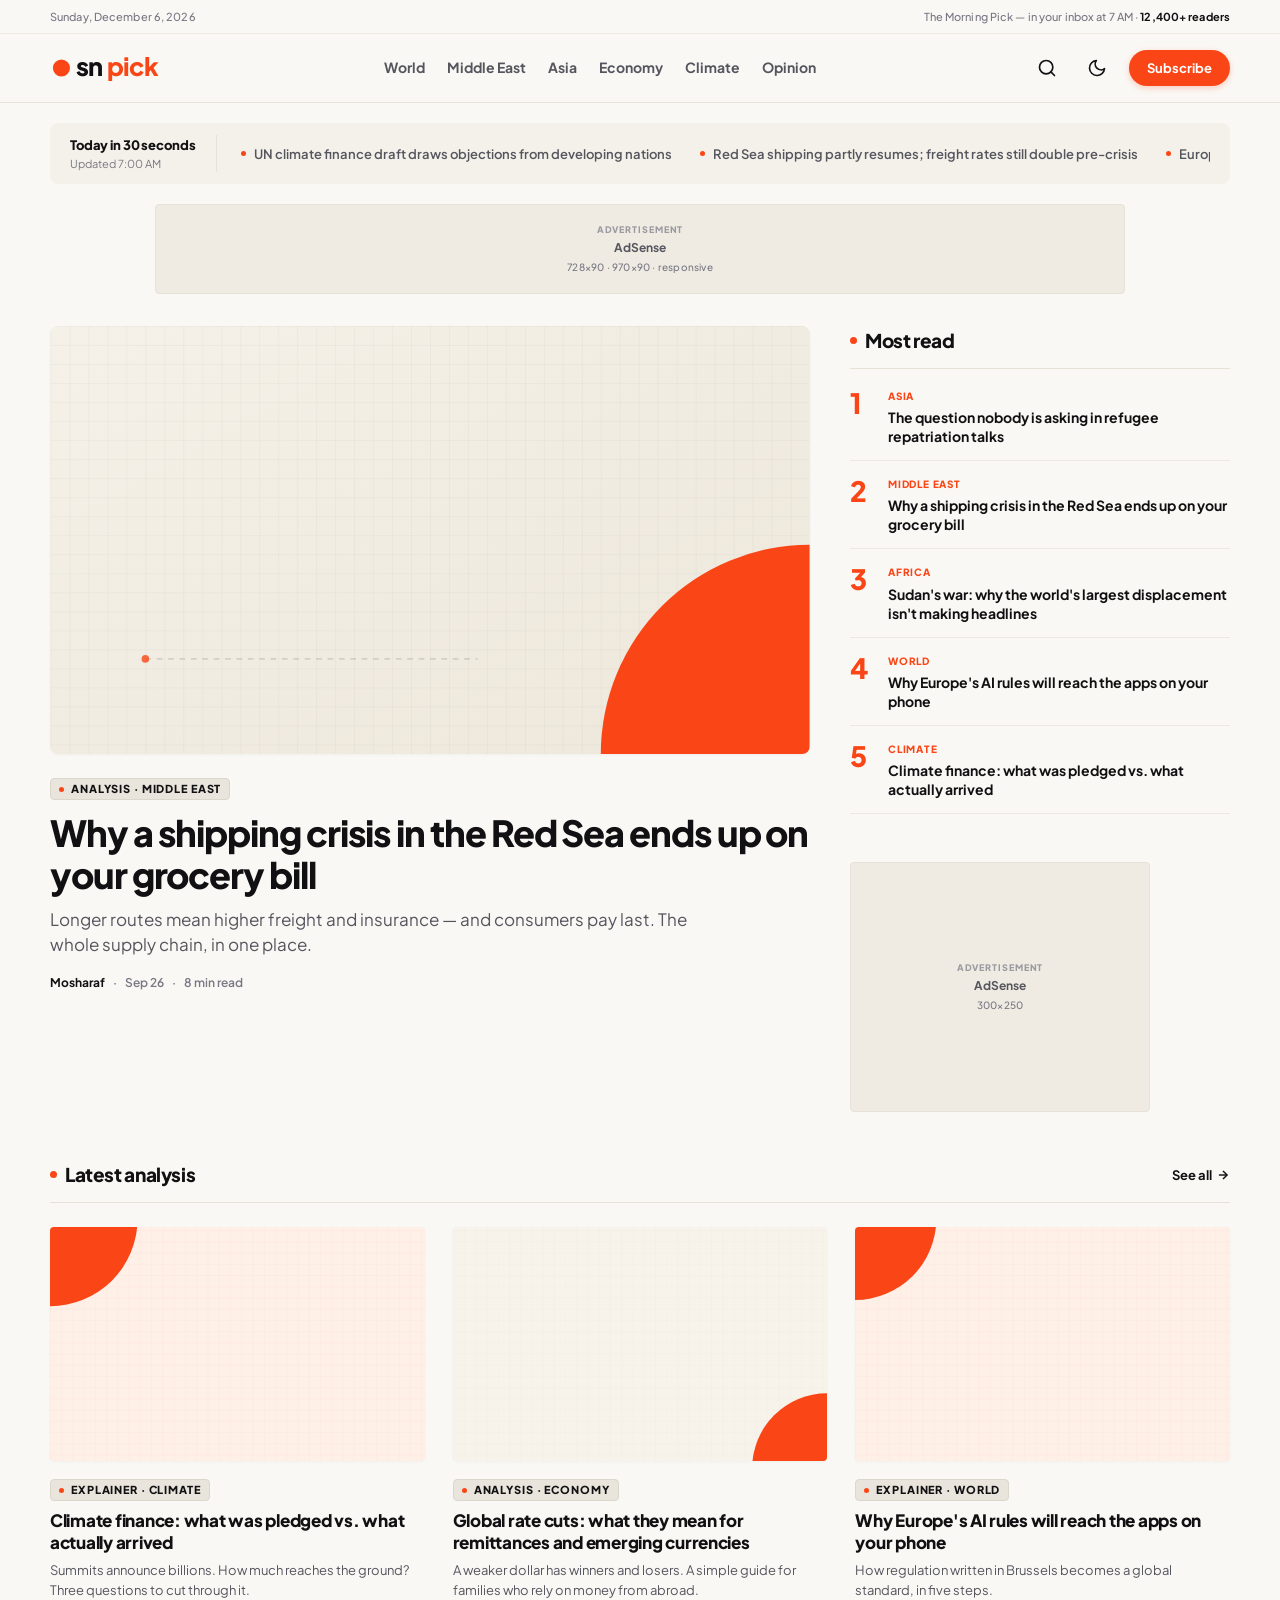
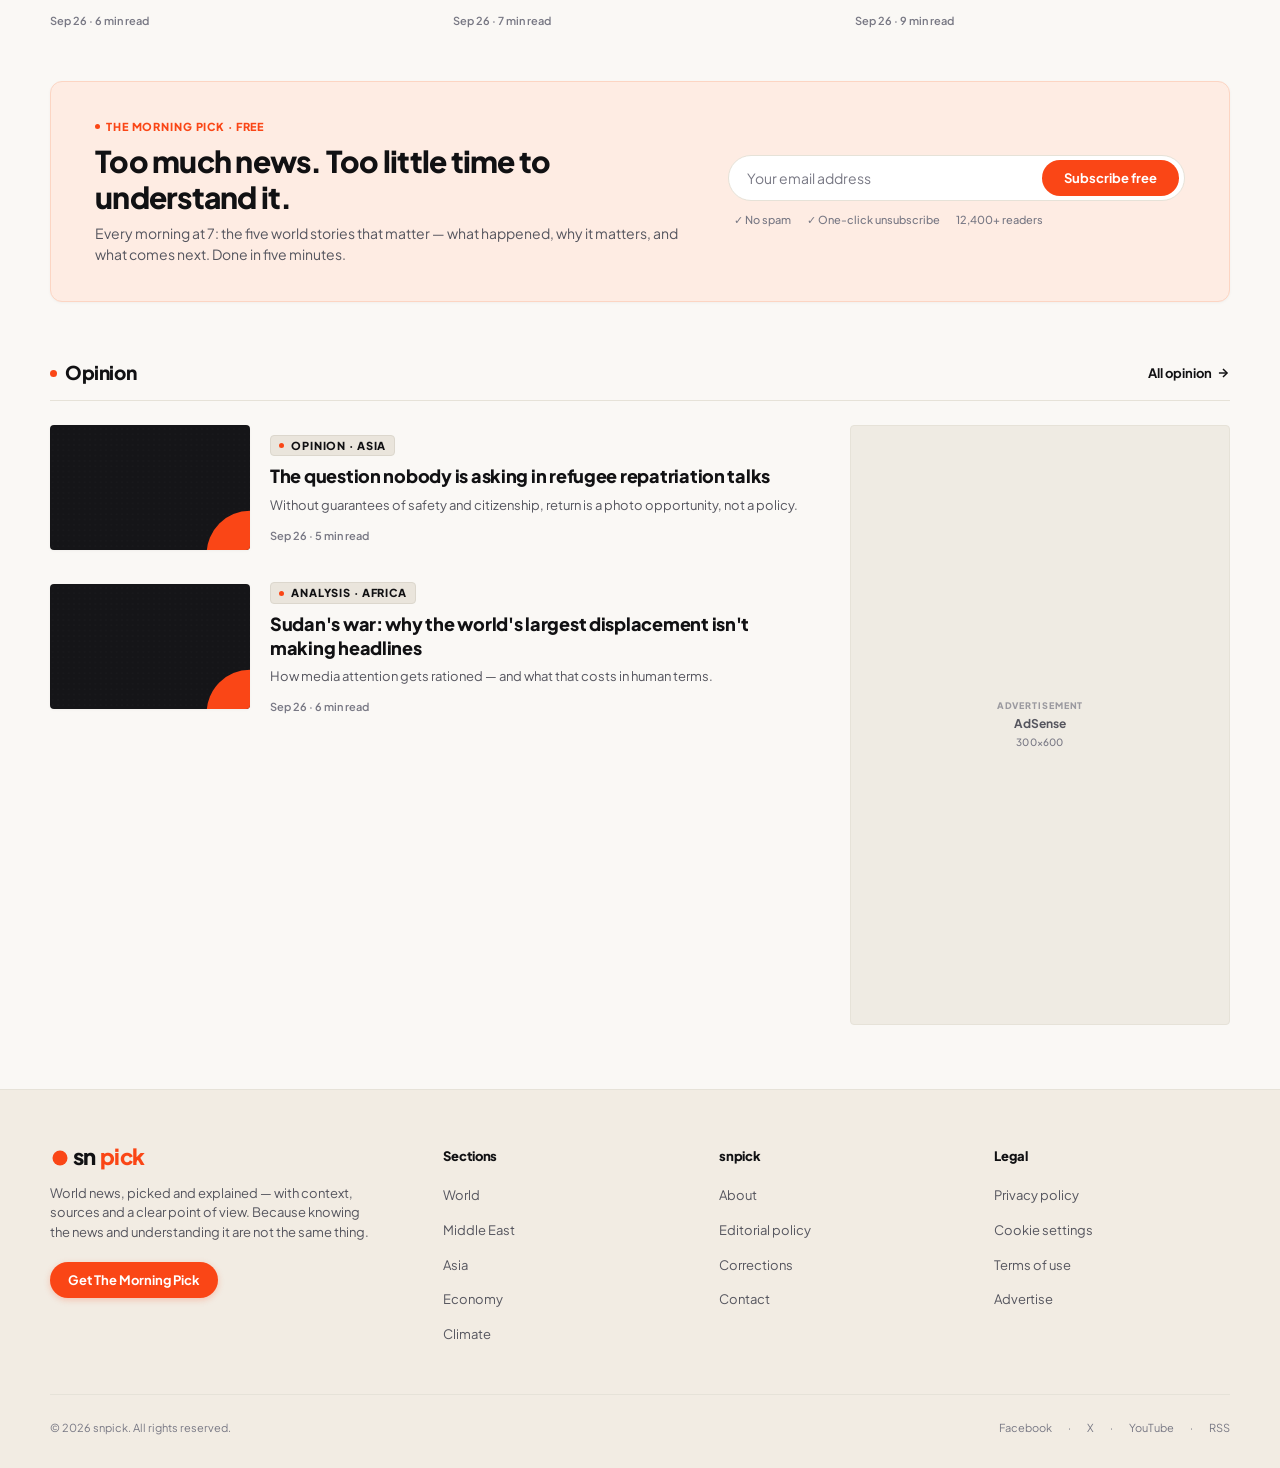
==== commit 54c18ff6: "fix(nav): strictly match design navigation links with only the 6 categories" ====
--- a/index.html
+++ b/index.html
@@ -36,16 +36,14 @@
         </svg>
       </a>
 
-      <!-- Desktop Nav Links -->
+      <!-- Desktop Nav Links (Exact match to design: only 6 categories) -->
       <nav class="main-nav" aria-label="Primary Navigation">
-        <a href="index.html" class="nav-link active">Home</a>
         <a href="section.html" class="nav-link">World</a>
         <a href="section.html" class="nav-link">Middle East</a>
         <a href="section.html" class="nav-link">Asia</a>
         <a href="section.html" class="nav-link">Economy</a>
         <a href="section.html" class="nav-link">Climate</a>
         <a href="section.html" class="nav-link">Opinion</a>
-        <a href="about.html" class="nav-link">About</a>
       </nav>
 
       <!-- Action Items: Search, Theme Toggle, Subscribe -->
@@ -88,14 +86,12 @@
       </svg>
     </button>
     <div class="mobile-nav-links">
-      <a href="index.html" class="mobile-nav-link">Home</a>
       <a href="section.html" class="mobile-nav-link">World</a>
       <a href="section.html" class="mobile-nav-link">Middle East</a>
       <a href="section.html" class="mobile-nav-link">Asia</a>
       <a href="section.html" class="mobile-nav-link">Economy</a>
       <a href="section.html" class="mobile-nav-link">Climate</a>
       <a href="section.html" class="mobile-nav-link">Opinion</a>
-      <a href="about.html" class="mobile-nav-link">About snpick</a>
     </div>
     <div style="margin-top: auto; padding-top: 20px; border-top: 1px solid var(--border-color);">
       <a href="#newsletter" class="btn-subscribe" style="width: 100%; text-align: center;">Subscribe to The Morning Pick</a>
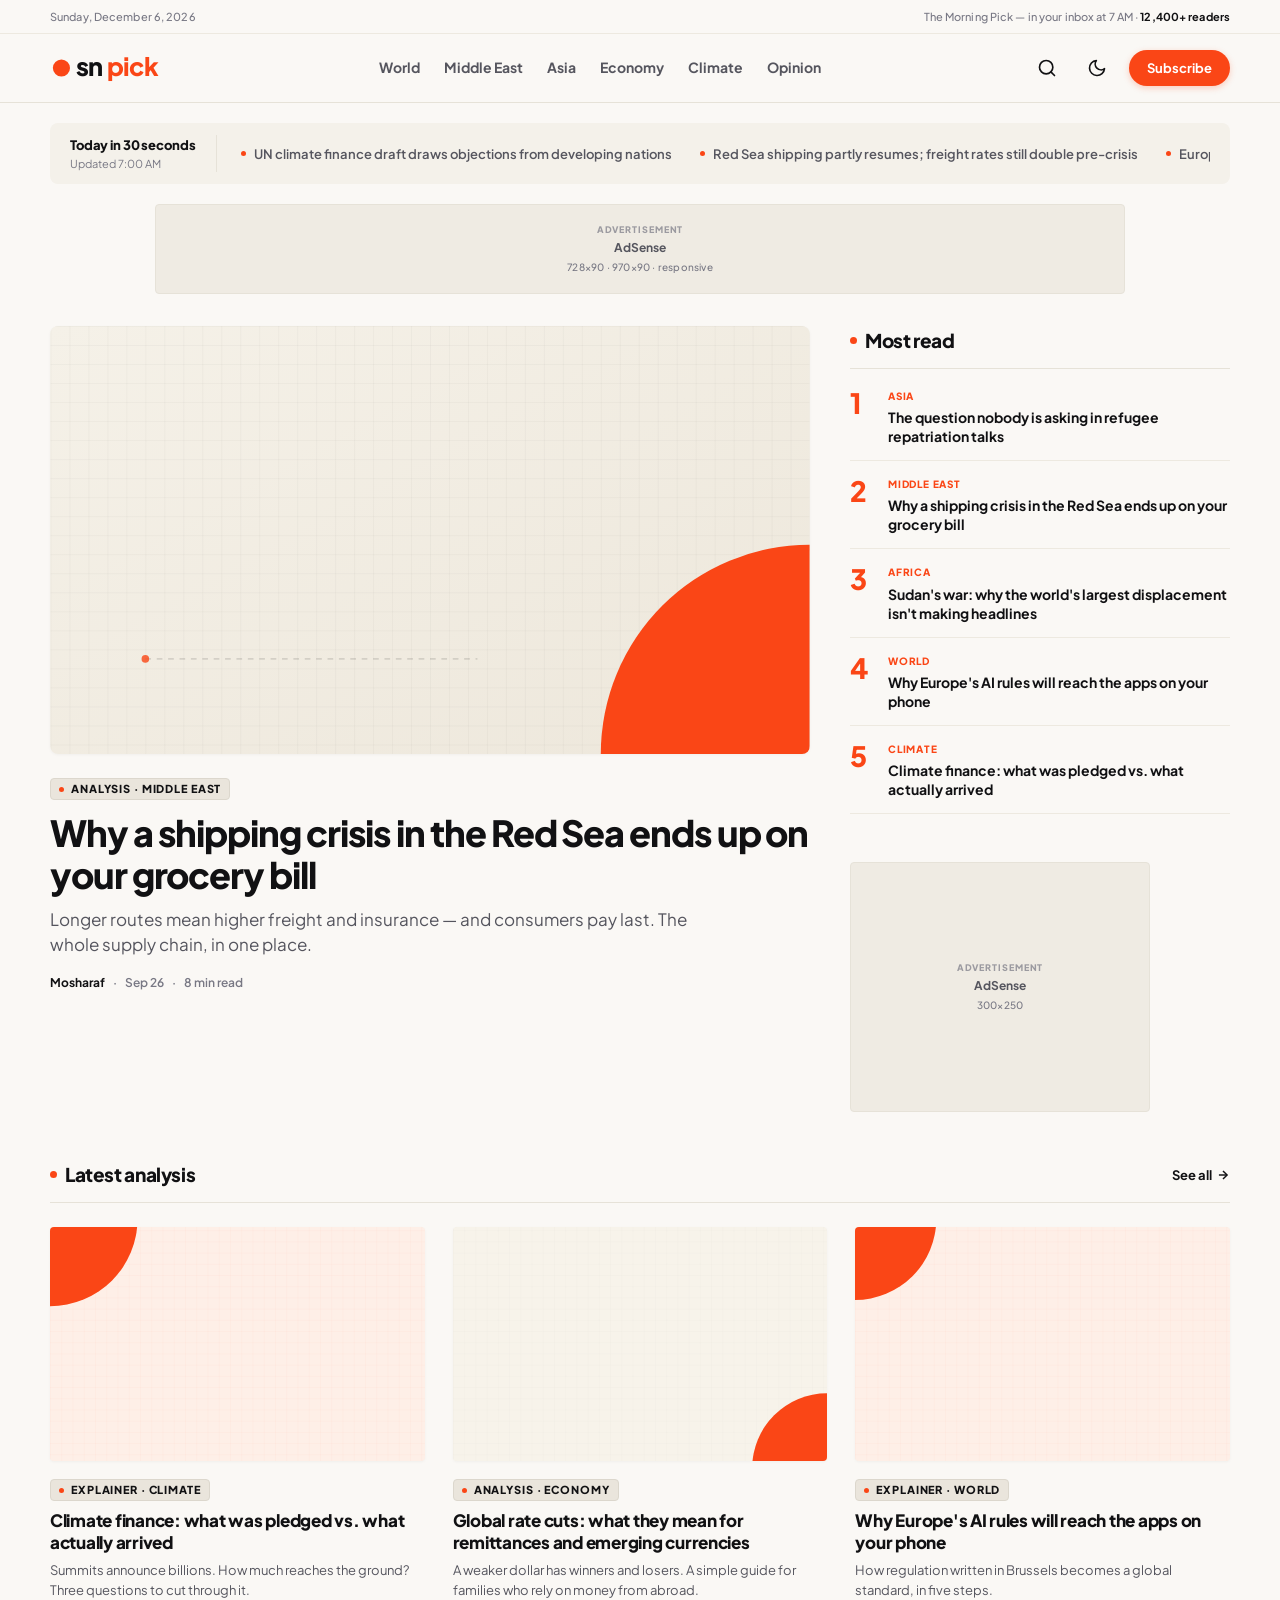
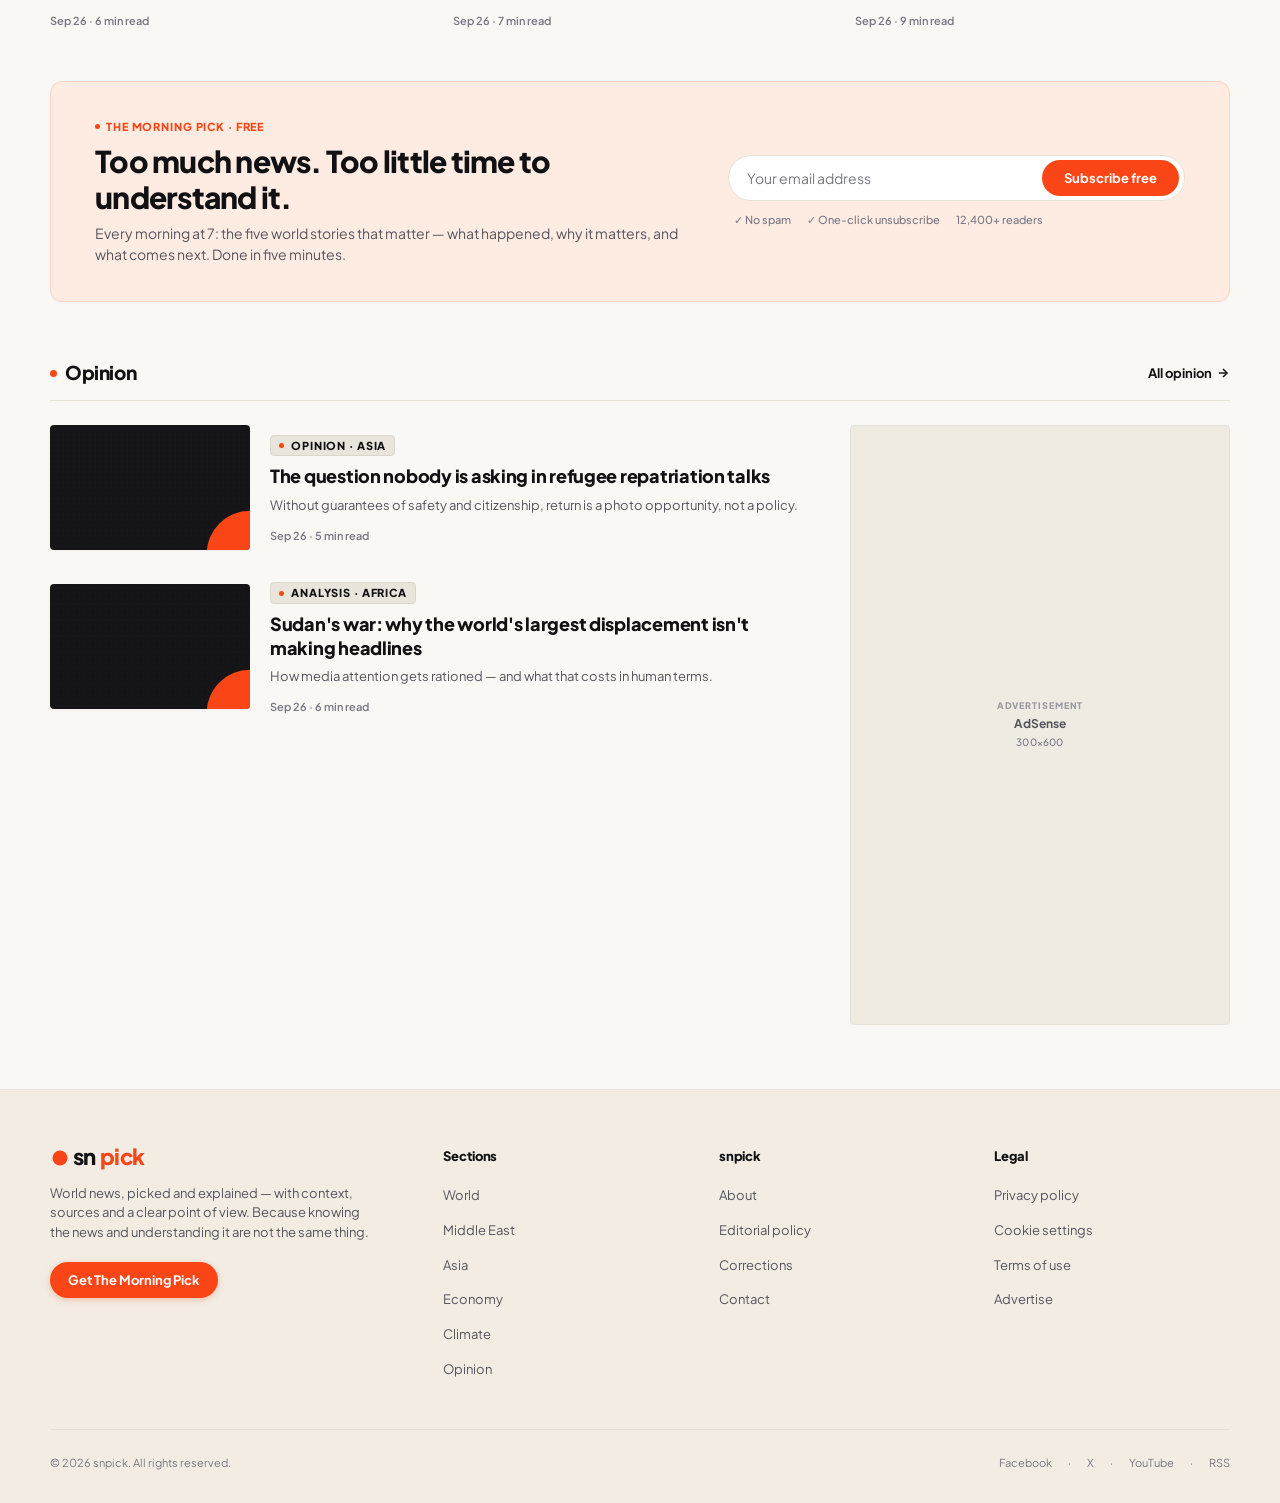
==== commit abdf9dc4: "feat: complete all 6 category pages with animated active underline navigation" ====
--- a/index.html
+++ b/index.html
@@ -36,14 +36,14 @@
         </svg>
       </a>
 
-      <!-- Desktop Nav Links (Exact match to design: only 6 categories) -->
+      <!-- Desktop Nav Links (Exact match to design: 6 categories) -->
       <nav class="main-nav" aria-label="Primary Navigation">
-        <a href="section.html" class="nav-link">World</a>
+        <a href="world.html" class="nav-link">World</a>
         <a href="section.html" class="nav-link">Middle East</a>
-        <a href="section.html" class="nav-link">Asia</a>
-        <a href="section.html" class="nav-link">Economy</a>
-        <a href="section.html" class="nav-link">Climate</a>
-        <a href="section.html" class="nav-link">Opinion</a>
+        <a href="asia.html" class="nav-link">Asia</a>
+        <a href="economy.html" class="nav-link">Economy</a>
+        <a href="climate.html" class="nav-link">Climate</a>
+        <a href="opinion.html" class="nav-link">Opinion</a>
       </nav>
 
       <!-- Action Items: Search, Theme Toggle, Subscribe -->
@@ -86,12 +86,12 @@
       </svg>
     </button>
     <div class="mobile-nav-links">
-      <a href="section.html" class="mobile-nav-link">World</a>
+      <a href="world.html" class="mobile-nav-link">World</a>
       <a href="section.html" class="mobile-nav-link">Middle East</a>
-      <a href="section.html" class="mobile-nav-link">Asia</a>
-      <a href="section.html" class="mobile-nav-link">Economy</a>
-      <a href="section.html" class="mobile-nav-link">Climate</a>
-      <a href="section.html" class="mobile-nav-link">Opinion</a>
+      <a href="asia.html" class="mobile-nav-link">Asia</a>
+      <a href="economy.html" class="mobile-nav-link">Economy</a>
+      <a href="climate.html" class="mobile-nav-link">Climate</a>
+      <a href="opinion.html" class="mobile-nav-link">Opinion</a>
     </div>
     <div style="margin-top: auto; padding-top: 20px; border-top: 1px solid var(--border-color);">
       <a href="#newsletter" class="btn-subscribe" style="width: 100%; text-align: center;">Subscribe to The Morning Pick</a>
@@ -395,11 +395,12 @@
         <div>
           <h4 class="footer-heading">Sections</h4>
           <ul class="footer-links">
-            <li><a href="section.html" class="footer-link">World</a></li>
+            <li><a href="world.html" class="footer-link">World</a></li>
             <li><a href="section.html" class="footer-link">Middle East</a></li>
-            <li><a href="section.html" class="footer-link">Asia</a></li>
-            <li><a href="section.html" class="footer-link">Economy</a></li>
-            <li><a href="section.html" class="footer-link">Climate</a></li>
+            <li><a href="asia.html" class="footer-link">Asia</a></li>
+            <li><a href="economy.html" class="footer-link">Economy</a></li>
+            <li><a href="climate.html" class="footer-link">Climate</a></li>
+            <li><a href="opinion.html" class="footer-link">Opinion</a></li>
           </ul>
         </div>
 
--- a/css/components.css
+++ b/css/components.css
@@ -60,7 +60,7 @@
 .main-nav {
   display: flex;
   align-items: center;
-  gap: 22px;
+  gap: 24px;
 }
 
 .nav-link {
@@ -70,24 +70,40 @@
   padding: 6px 0;
   position: relative;
   transition: color var(--transition-fast);
-}
-
-.nav-link:hover {
-  color: var(--text-main);
-}
-
-.nav-link.active {
-  color: var(--text-main);
-}
-
-.nav-link.active::after {
+  display: inline-block;
+  text-decoration: none;
+}
+
+.nav-link::after {
   content: '';
   position: absolute;
-  bottom: -18px;
+  bottom: 0px;
   left: 0;
-  right: 0;
+  width: 100%;
   height: 2px;
   background-color: var(--text-main);
+  transform: scaleX(0);
+  transform-origin: center;
+  transition: transform 0.25s cubic-bezier(0.16, 1, 0.3, 1), opacity 0.2s ease, background-color var(--transition-normal);
+  opacity: 0;
+}
+
+.nav-link:hover {
+  color: var(--text-main);
+}
+
+.nav-link:hover::after {
+  transform: scaleX(1);
+  opacity: 0.7;
+}
+
+.nav-link.active {
+  color: var(--text-main);
+}
+
+.nav-link.active::after {
+  transform: scaleX(1);
+  opacity: 1;
 }
 
 .header-actions {
@@ -1432,7 +1448,8 @@
   letter-spacing: -0.02em;
 }
 
-.mobile-nav-link:hover {
+.mobile-nav-link:hover,
+.mobile-nav-link.active {
   color: var(--accent-orange);
 }
 
@@ -1517,3 +1534,36 @@
     align-items: flex-start;
   }
 }
+
+/* --- 16. Scroll Reveal & Micro-Animations (IntersectionObserver System) --- */
+.reveal-up {
+  opacity: 0;
+  transform: translateY(20px);
+  transition: opacity 0.6s cubic-bezier(0.22, 1, 0.36, 1), transform 0.6s cubic-bezier(0.22, 1, 0.36, 1);
+  will-change: opacity, transform;
+}
+
+.reveal-up.is-revealed {
+  opacity: 1;
+  transform: translateY(0);
+}
+
+.delay-1 { transition-delay: 80ms; }
+.delay-2 { transition-delay: 160ms; }
+.delay-3 { transition-delay: 240ms; }
+.delay-4 { transition-delay: 320ms; }
+
+/* Accessibility: Respect Reduced Motion */
+@media (prefers-reduced-motion: reduce) {
+  *, *::before, *::after {
+    animation-duration: 0.01ms !important;
+    animation-iteration-count: 1 !important;
+    transition-duration: 0.01ms !important;
+    scroll-behavior: auto !important;
+  }
+  .reveal-up {
+    opacity: 1 !important;
+    transform: none !important;
+  }
+}
+
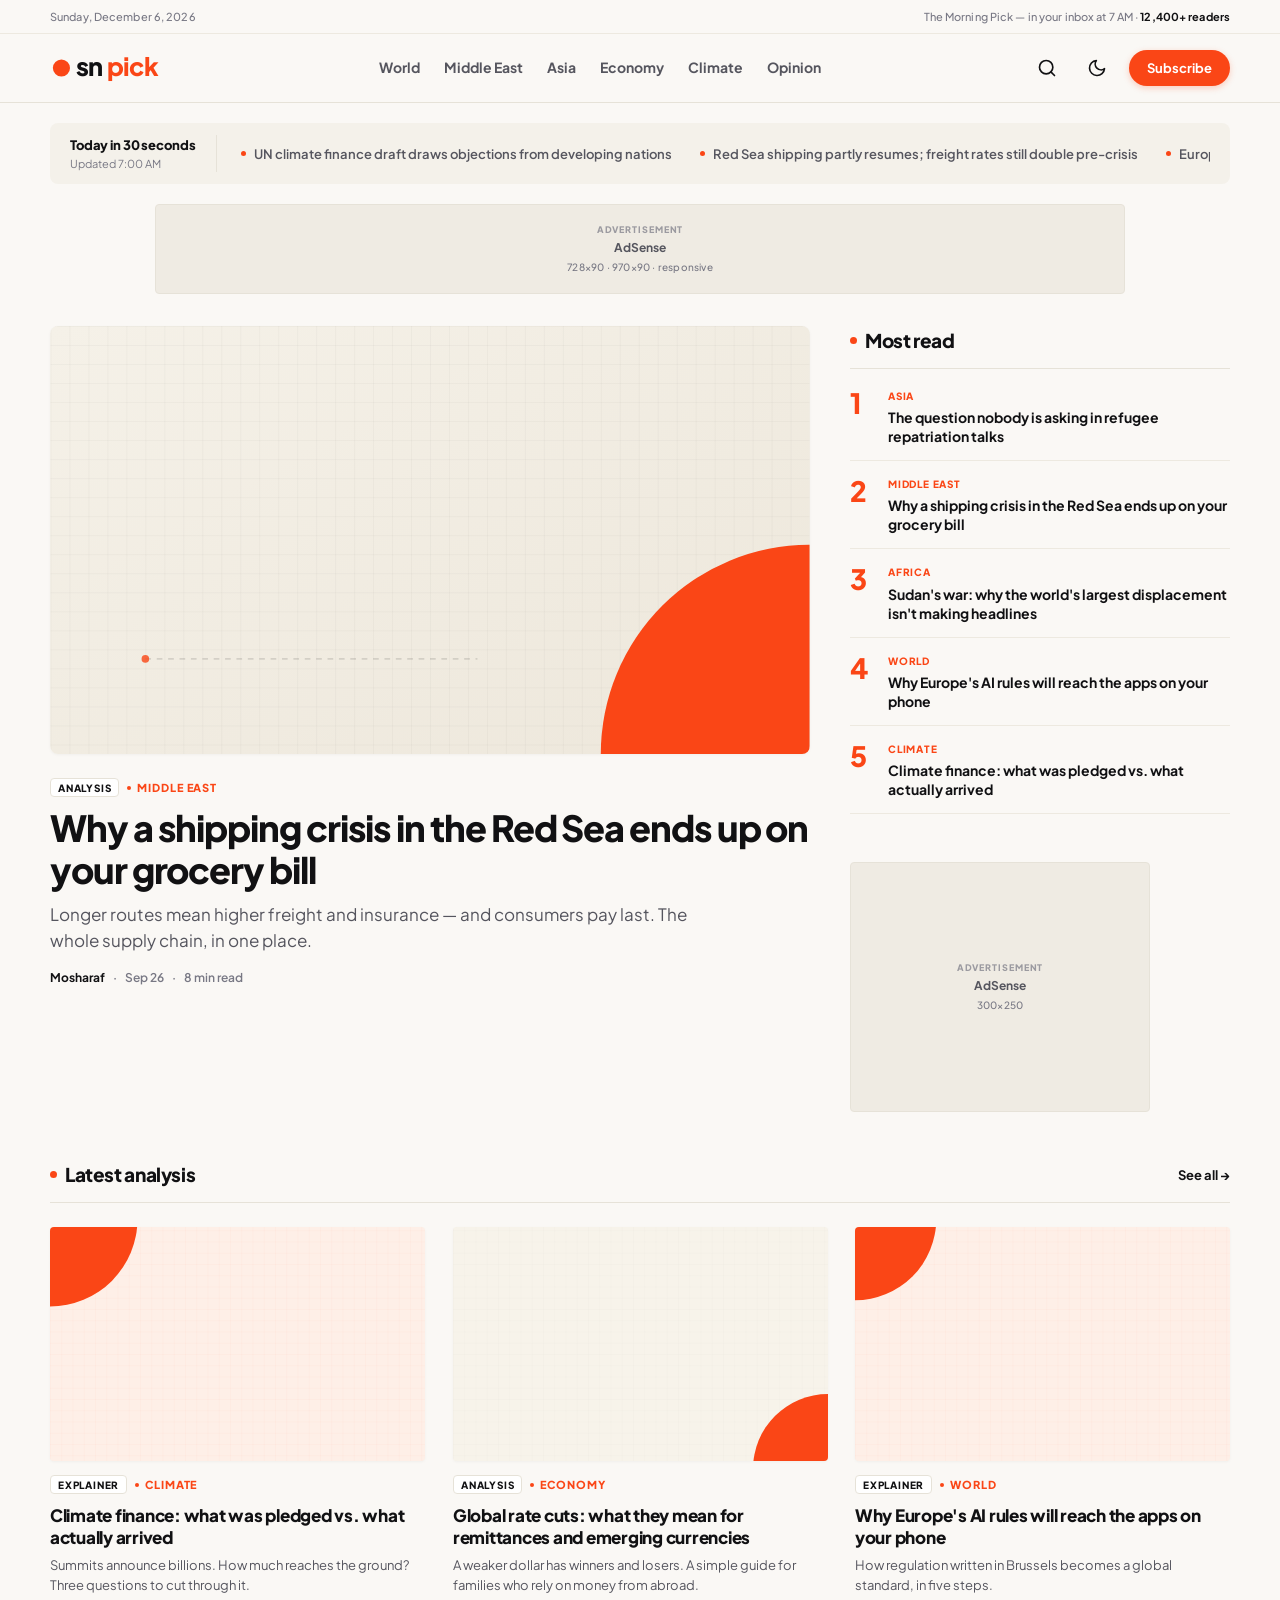
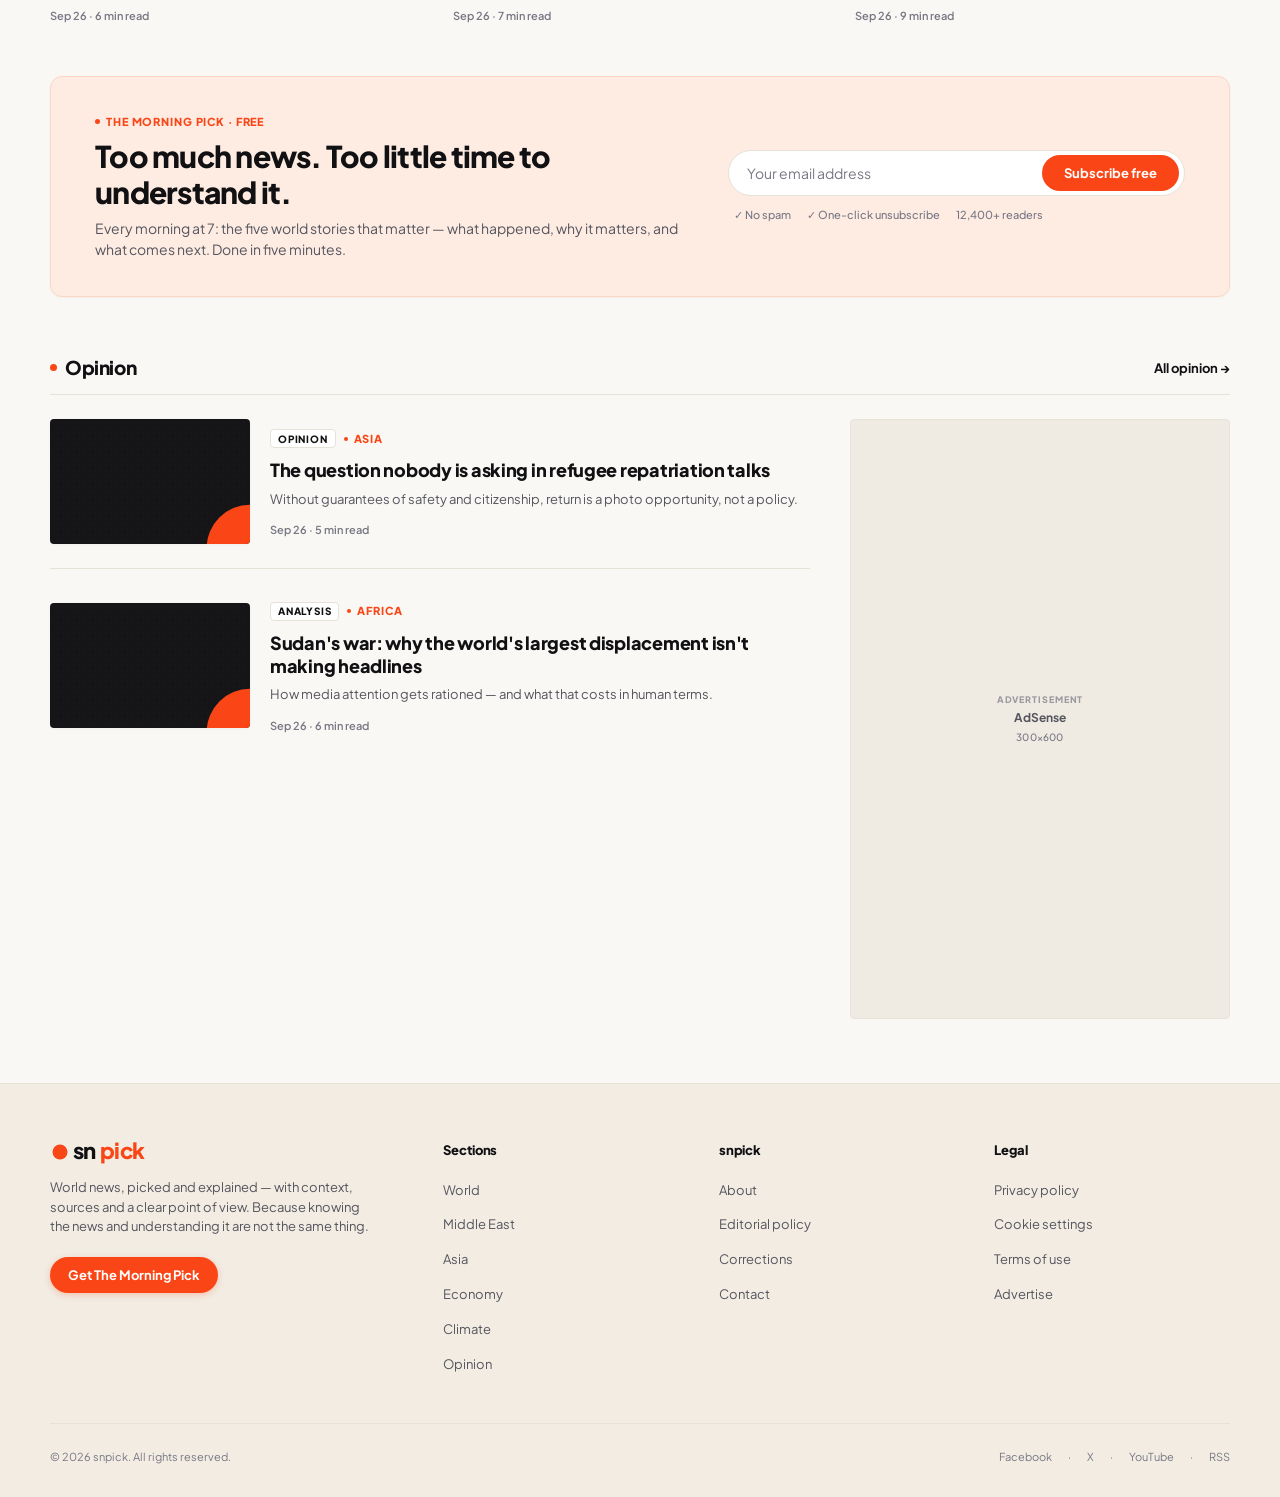
==== commit 596e440e: "fix: remove card hover shake, add smooth page entrance animations and match exact mockup design" ====
--- a/index.html
+++ b/index.html
@@ -127,9 +127,9 @@
           <img src="assets/images/graphic-redsea.svg" alt="Abstract editorial graphic representing Red Sea Shipping Crisis" width="800" height="450">
         </a>
         <div class="hero-content">
-          <div class="badge">
-            <span class="badge-dot"></span>
-            Analysis · Middle East
+          <div class="card-tag-row">
+            <span class="type-pill">ANALYSIS</span>
+            <span class="category-tag-name">MIDDLE EAST</span>
           </div>
           <h1 class="hero-headline">
             <a href="article.html">Why a shipping crisis in the Red Sea ends up on your grocery bill</a>
@@ -215,24 +215,19 @@
     <section aria-label="Latest Analysis">
       <div class="section-title-wrap">
         <h2 class="section-title">Latest analysis</h2>
-        <a href="section.html" class="section-link">
-          See all
-          <svg width="14" height="14" viewBox="0 0 24 24" fill="none" stroke="currentColor" stroke-width="2.5">
-            <line x1="5" y1="12" x2="19" y2="12"></line>
-            <polyline points="12 5 19 12 12 19"></polyline>
-          </svg>
-        </a>
+        <a href="world.html" class="section-link">See all →</a>
       </div>
 
       <div class="analysis-grid">
         <!-- Card 1 -->
-        <article class="article-card">
+        <article class="article-card reveal-up delay-1">
           <a href="article.html?id=climate-finance" class="card-thumb">
             <img src="assets/images/graphic-climate.svg" alt="Climate finance graphic" width="600" height="400">
           </a>
           <div class="card-content">
-            <div class="card-badges">
-              <span class="badge"><span class="badge-dot"></span> Explainer · Climate</span>
+            <div class="card-tag-row">
+              <span class="type-pill">EXPLAINER</span>
+              <span class="category-tag-name">CLIMATE</span>
             </div>
             <h3 class="card-title">
               <a href="article.html?id=climate-finance">Climate finance: what was pledged vs. what actually arrived</a>
@@ -245,13 +240,14 @@
         </article>
 
         <!-- Card 2 -->
-        <article class="article-card">
+        <article class="article-card reveal-up delay-2">
           <a href="article.html?id=global-rate-cuts" class="card-thumb">
             <img src="assets/images/graphic-ratecuts.svg" alt="Global rate cuts graphic" width="600" height="400">
           </a>
           <div class="card-content">
-            <div class="card-badges">
-              <span class="badge"><span class="badge-dot"></span> Analysis · Economy</span>
+            <div class="card-tag-row">
+              <span class="type-pill">ANALYSIS</span>
+              <span class="category-tag-name">ECONOMY</span>
             </div>
             <h3 class="card-title">
               <a href="article.html?id=global-rate-cuts">Global rate cuts: what they mean for remittances and emerging currencies</a>
@@ -264,13 +260,14 @@
         </article>
 
         <!-- Card 3 -->
-        <article class="article-card">
+        <article class="article-card reveal-up delay-3">
           <a href="article.html?id=europe-ai-rules" class="card-thumb">
             <img src="assets/images/graphic-ai.svg" alt="Europe AI rules graphic" width="600" height="400">
           </a>
           <div class="card-content">
-            <div class="card-badges">
-              <span class="badge"><span class="badge-dot"></span> Explainer · World</span>
+            <div class="card-tag-row">
+              <span class="type-pill">EXPLAINER</span>
+              <span class="category-tag-name">WORLD</span>
             </div>
             <h3 class="card-title">
               <a href="article.html?id=europe-ai-rules">Why Europe's AI rules will reach the apps on your phone</a>
@@ -285,7 +282,7 @@
     </section>
 
     <!-- The Morning Pick Newsletter Banner -->
-    <section id="newsletter" class="newsletter-banner" aria-label="Newsletter Subscription">
+    <section id="newsletter" class="newsletter-banner reveal-up" aria-label="Newsletter Subscription">
       <div class="newsletter-info">
         <div class="newsletter-tag">The Morning Pick · Free</div>
         <h2 class="newsletter-heading">Too much news. Too little time to understand it.</h2>
@@ -310,25 +307,20 @@
     <section aria-label="Opinion & Commentary">
       <div class="section-title-wrap">
         <h2 class="section-title">Opinion</h2>
-        <a href="section.html" class="section-link">
-          All opinion
-          <svg width="14" height="14" viewBox="0 0 24 24" fill="none" stroke="currentColor" stroke-width="2.5">
-            <line x1="5" y1="12" x2="19" y2="12"></line>
-            <polyline points="12 5 19 12 12 19"></polyline>
-          </svg>
-        </a>
+        <a href="opinion.html" class="section-link">All opinion →</a>
       </div>
 
       <div class="opinion-grid">
         <div class="opinion-list">
           <!-- Opinion Story 1 -->
-          <article class="opinion-item">
+          <article class="opinion-item reveal-up delay-1">
             <a href="article.html?id=refugee-repatriation" class="opinion-thumb">
               <img src="assets/images/graphic-sudan.svg" alt="Opinion article graphic" width="600" height="400">
             </a>
             <div class="opinion-content">
-              <div class="card-badges">
-                <span class="badge"><span class="badge-dot"></span> Opinion · Asia</span>
+              <div class="card-tag-row">
+                <span class="type-pill">OPINION</span>
+                <span class="category-tag-name">ASIA</span>
               </div>
               <h3 class="card-title">
                 <a href="article.html?id=refugee-repatriation">The question nobody is asking in refugee repatriation talks</a>
@@ -341,13 +333,14 @@
           </article>
 
           <!-- Opinion Story 2 -->
-          <article class="opinion-item">
+          <article class="opinion-item reveal-up delay-2">
             <a href="article.html?id=sudan-displacement" class="opinion-thumb">
               <img src="assets/images/graphic-sudan.svg" alt="Sudan war analysis graphic" width="600" height="400">
             </a>
             <div class="opinion-content">
-              <div class="card-badges">
-                <span class="badge"><span class="badge-dot"></span> Analysis · Africa</span>
+              <div class="card-tag-row">
+                <span class="type-pill">ANALYSIS</span>
+                <span class="category-tag-name">AFRICA</span>
               </div>
               <h3 class="card-title">
                 <a href="article.html?id=sudan-displacement">Sudan's war: why the world's largest displacement isn't making headlines</a>
@@ -361,7 +354,7 @@
         </div>
 
         <!-- Ad Slot Halfpage -->
-        <aside>
+        <aside class="reveal-up delay-3">
           <div class="ad-slot ad-halfpage" role="complementary" aria-label="Display Advertisement">
             <span class="ad-label">Advertisement</span>
             <span class="ad-brand">AdSense</span>
--- a/css/style.css
+++ b/css/style.css
@@ -210,6 +210,55 @@
   flex-shrink: 0;
 }
 
+/* Editorial Two-Part Tag System: [TYPE PILL] • CATEGORY (Exact design match) */
+.card-tag-row {
+  display: inline-flex;
+  align-items: center;
+  gap: 8px;
+  margin-bottom: 10px;
+}
+
+.type-pill {
+  display: inline-block;
+  font-size: 0.625rem;
+  font-weight: 800;
+  text-transform: uppercase;
+  letter-spacing: 0.08em;
+  padding: 2.5px 7px;
+  border-radius: var(--radius-sm);
+  background-color: var(--bg-card);
+  color: var(--text-main);
+  border: 1px solid var(--border-color);
+  line-height: 1.2;
+}
+
+[data-theme="dark"] .type-pill {
+  background-color: #1a1a1f;
+  border-color: #33333c;
+  color: #f0f0f2;
+}
+
+.category-tag-name {
+  display: inline-flex;
+  align-items: center;
+  gap: 6px;
+  font-size: 0.6875rem;
+  font-weight: 800;
+  color: var(--accent-orange);
+  text-transform: uppercase;
+  letter-spacing: 0.08em;
+}
+
+.category-tag-name::before {
+  content: '';
+  width: 4px;
+  height: 4px;
+  border-radius: 50%;
+  background-color: var(--accent-orange);
+  display: inline-block;
+  flex-shrink: 0;
+}
+
 /* Section Header Bar with Orange Dot and Divider */
 .section-title-wrap {
   display: flex;
--- a/css/components.css
+++ b/css/components.css
@@ -45,11 +45,6 @@
   display: flex;
   align-items: center;
   height: 38px;
-  transition: transform var(--transition-fast);
-}
-
-.header-brand:hover {
-  transform: scale(1.02);
 }
 
 .brand-logo-svg {
@@ -256,12 +251,6 @@
   aspect-ratio: 16 / 9;
   background-color: var(--bg-muted);
   box-shadow: var(--shadow-sm);
-  transition: transform var(--transition-normal), box-shadow var(--transition-normal);
-}
-
-.hero-image-wrap:hover {
-  transform: translateY(-2px);
-  box-shadow: var(--shadow-md);
 }
 
 .hero-image-wrap img,
@@ -269,12 +258,6 @@
   width: 100%;
   height: 100%;
   object-fit: cover;
-  transition: transform 0.4s ease;
-}
-
-.hero-image-wrap:hover img,
-.hero-image-wrap:hover svg {
-  transform: scale(1.015);
 }
 
 .hero-content .badge {
@@ -410,11 +393,6 @@
 .article-card {
   display: flex;
   flex-direction: column;
-  transition: transform var(--transition-normal);
-}
-
-.article-card:hover {
-  transform: translateY(-4px);
 }
 
 .card-thumb {
@@ -432,12 +410,6 @@
   width: 100%;
   height: 100%;
   object-fit: cover;
-  transition: transform 0.4s ease;
-}
-
-.article-card:hover .card-thumb img,
-.article-card:hover .card-thumb svg {
-  transform: scale(1.03);
 }
 
 .card-content {
@@ -653,11 +625,11 @@
   grid-template-columns: 200px 1fr;
   gap: 20px;
   align-items: center;
-  transition: transform var(--transition-fast);
-}
-
-.opinion-item:hover {
-  transform: translateX(4px);
+}
+
+.opinion-item:not(:last-child) {
+  border-bottom: 1px solid var(--border-color);
+  padding-bottom: 24px;
 }
 
 .opinion-thumb {
@@ -673,12 +645,6 @@
   width: 100%;
   height: 100%;
   object-fit: cover;
-  transition: transform 0.4s ease;
-}
-
-.opinion-item:hover .opinion-thumb img,
-.opinion-item:hover .opinion-thumb svg {
-  transform: scale(1.04);
 }
 
 .opinion-content .card-title {
@@ -1062,11 +1028,6 @@
   grid-template-columns: 200px 1fr;
   gap: 24px;
   align-items: center;
-  transition: transform var(--transition-fast);
-}
-
-.stream-item:hover {
-  transform: translateX(4px);
 }
 
 .stream-thumb {
@@ -1082,12 +1043,6 @@
   width: 100%;
   height: 100%;
   object-fit: cover;
-  transition: transform 0.4s ease;
-}
-
-.stream-item:hover .stream-thumb img,
-.stream-item:hover .stream-thumb svg {
-  transform: scale(1.04);
 }
 
 /* Pagination */
@@ -1567,3 +1522,52 @@
   }
 }
 
+/* --- 17. Page Load & Refresh Entrance Animation System --- */
+@keyframes entranceHeader {
+  0% {
+    opacity: 0;
+    transform: translateY(-8px);
+  }
+  100% {
+    opacity: 1;
+    transform: translateY(0);
+  }
+}
+
+@keyframes entranceFadeUp {
+  0% {
+    opacity: 0;
+    transform: translateY(18px);
+  }
+  100% {
+    opacity: 1;
+    transform: translateY(0);
+  }
+}
+
+.site-header {
+  animation: entranceHeader 0.5s cubic-bezier(0.16, 1, 0.3, 1) both;
+}
+
+.ticker-strip {
+  animation: entranceFadeUp 0.6s cubic-bezier(0.16, 1, 0.3, 1) 0.06s both;
+}
+
+.ad-leaderboard {
+  animation: entranceFadeUp 0.6s cubic-bezier(0.16, 1, 0.3, 1) 0.12s both;
+}
+
+.hero-main,
+.section-header-banner,
+.article-header-wrap,
+.about-hero-grid {
+  animation: entranceFadeUp 0.7s cubic-bezier(0.16, 1, 0.3, 1) 0.18s both;
+}
+
+.most-read-col,
+.section-sidebar,
+.article-sidebar {
+  animation: entranceFadeUp 0.7s cubic-bezier(0.16, 1, 0.3, 1) 0.26s both;
+}
+
+
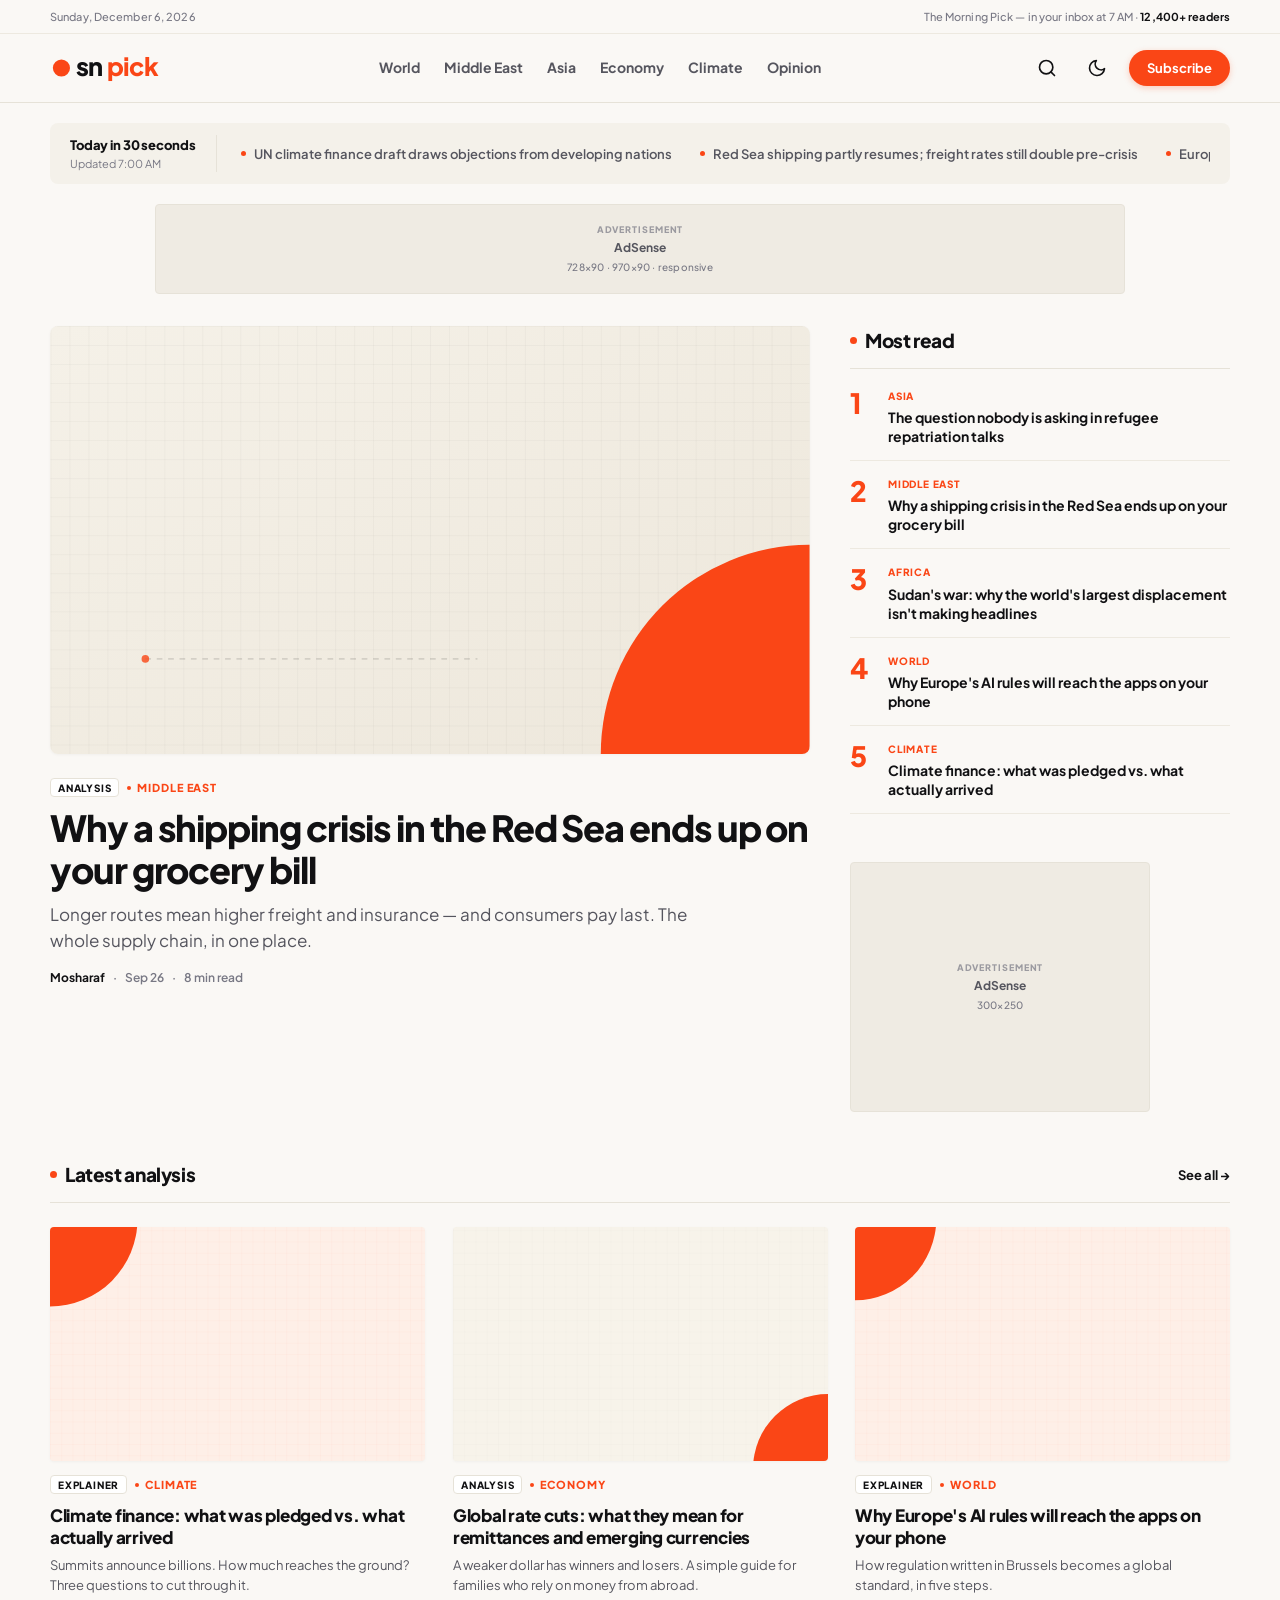
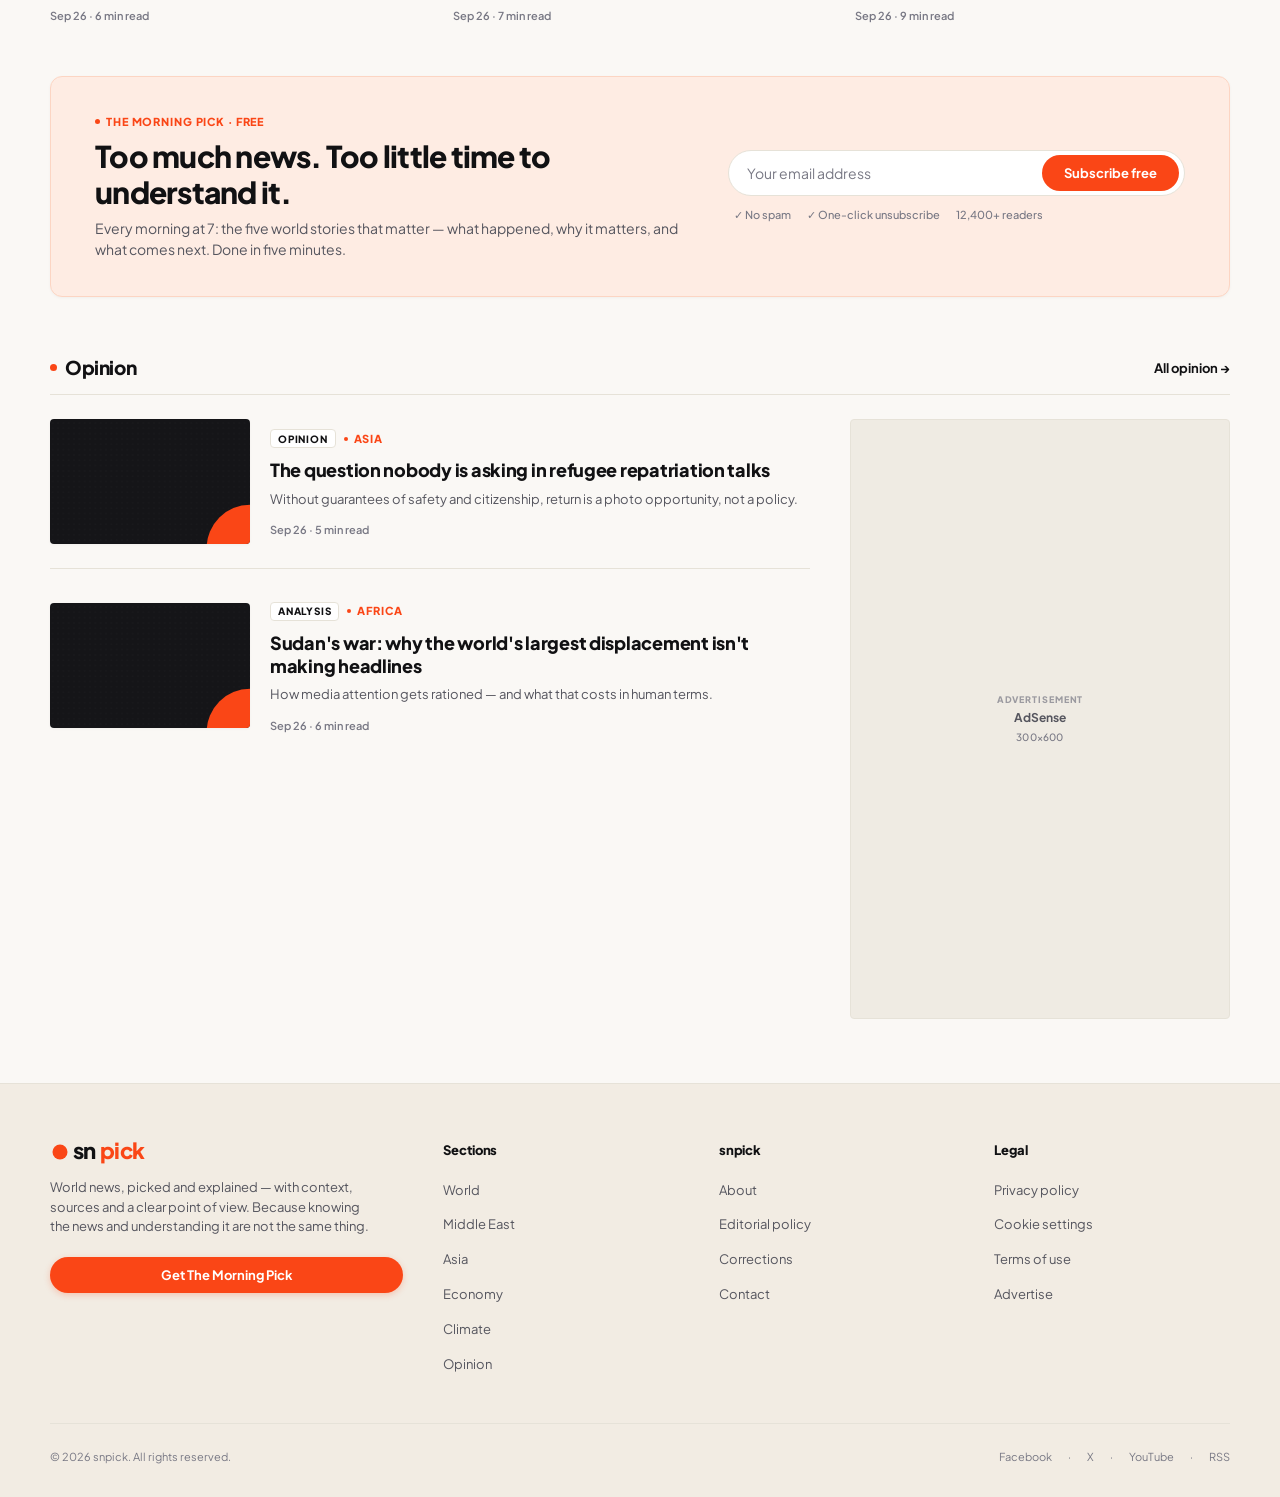
==== commit f2d92415: "fix: pixel-perfect responsive centering across all viewports and mobile pages" ====
--- a/index.html
+++ b/index.html
@@ -381,7 +381,7 @@
           <p class="footer-desc">
             World news, picked and explained — with context, sources and a clear point of view. Because knowing the news and understanding it are not the same thing.
           </p>
-          <a href="#newsletter" class="btn-subscribe" style="align-self: flex-start;">Get The Morning Pick</a>
+          <a href="#newsletter" class="btn-subscribe">Get The Morning Pick</a>
         </div>
 
         <!-- Sections Col -->
--- a/css/components.css
+++ b/css/components.css
@@ -988,6 +988,12 @@
   border-bottom: 1px solid var(--border-color);
   margin-bottom: 32px;
   overflow-x: auto;
+  scrollbar-width: none;
+  -ms-overflow-style: none;
+}
+
+.filter-tabs::-webkit-scrollbar {
+  display: none;
 }
 
 .filter-btn {
@@ -1476,17 +1482,262 @@
   .stream-item,
   .opinion-item {
     grid-template-columns: 1fr;
-  }
-
+    gap: 16px;
+  }
+
+  .opinion-thumb,
+  .stream-thumb {
+    width: 100%;
+    aspect-ratio: 16 / 10;
+  }
+
+  /* Newsletter Banner on Tablets and Mobile (Centered & Balanced) */
+  .newsletter-banner {
+    grid-template-columns: 1fr;
+    padding: 32px 24px;
+    gap: 24px;
+    text-align: center;
+    max-width: 580px;
+    margin: 36px auto;
+  }
+
+  .newsletter-info {
+    display: flex;
+    flex-direction: column;
+    align-items: center;
+    text-align: center;
+  }
+
+  .newsletter-tag {
+    justify-content: center;
+  }
+
+  .newsletter-form-box {
+    width: 100%;
+    max-width: 440px;
+    margin: 0 auto;
+  }
+
+  .newsletter-form {
+    flex-direction: column;
+    border-radius: var(--radius-md);
+    padding: 8px;
+    gap: 8px;
+    width: 100%;
+  }
+
+  .newsletter-input {
+    width: 100%;
+    padding: 12px 14px;
+    text-align: center;
+  }
+
+  .newsletter-btn {
+    width: 100%;
+    padding: 12px 20px;
+    text-align: center;
+  }
+
+  .newsletter-trust {
+    justify-content: center;
+    flex-wrap: wrap;
+    gap: 10px 16px;
+    padding-left: 0;
+  }
+
+  /* Footer on Tablets and Mobile (100% Centered and Balanced) */
   .footer-top {
-    grid-template-columns: 1fr;
-    gap: 28px;
+    display: grid;
+    grid-template-columns: repeat(2, 1fr);
+    gap: 32px 24px;
+    max-width: 520px;
+    margin: 0 auto 36px auto;
+    text-align: center;
+    justify-content: center;
+    align-items: start;
+  }
+
+  .footer-brand-col {
+    grid-column: 1 / -1;
+    text-align: center;
+    display: flex;
+    flex-direction: column;
+    align-items: center;
+    margin-bottom: 12px;
+  }
+
+  .footer-brand-col .footer-desc {
+    max-width: 440px;
+    margin: 0 auto 16px auto;
+    text-align: center;
+  }
+
+  .footer-brand-col .btn-subscribe {
+    align-self: center !important;
+    margin: 0 auto;
+  }
+
+  .footer-top > div:not(.footer-brand-col) {
+    display: flex;
+    flex-direction: column;
+    align-items: center;
+    text-align: center;
+  }
+
+  .footer-links {
+    display: flex;
+    flex-direction: column;
+    align-items: center;
+    text-align: center;
+  }
+
+  .footer-top > div:last-child {
+    grid-column: 1 / -1;
+    padding-top: 16px;
+    border-top: 1px solid var(--border-color);
+    width: 100%;
+    display: flex;
+    flex-direction: column;
+    align-items: center;
+    text-align: center;
+  }
+
+  .footer-top > div:last-child .footer-links {
+    flex-direction: row;
+    flex-wrap: wrap;
+    justify-content: center;
+    gap: 10px 20px;
   }
 
   .footer-bottom {
     flex-direction: column;
+    gap: 16px;
+    align-items: center;
+    text-align: center;
+    justify-content: center;
+    padding-top: 24px;
+  }
+
+  .footer-social-links {
+    justify-content: center;
+    flex-wrap: wrap;
     gap: 12px;
+  }
+
+  /* Ad slots centered */
+  .ad-slot {
+    max-width: 100%;
+    margin-left: auto;
+    margin-right: auto;
+  }
+
+  .ad-halfpage {
+    min-height: 250px;
+    max-height: 280px;
+    max-width: 336px;
+    margin: 24px auto;
+  }
+
+  /* Centered pagination */
+  .pagination-wrap {
+    justify-content: center;
+    flex-wrap: wrap;
+    gap: 8px;
+    margin: 36px auto;
+  }
+
+  .page-next-btn {
+    width: auto;
+    justify-content: center;
+    margin-left: 0;
+  }
+}
+
+@media (max-width: 540px) {
+  .header-inner {
+    height: 60px;
+  }
+
+  .brand-logo-svg {
+    height: 28px;
+  }
+
+  .header-actions {
+    gap: 8px;
+  }
+
+  .btn-subscribe {
+    padding: 7px 14px;
+    font-size: 0.75rem;
+  }
+
+  /* Ticker on small screens */
+  .ticker-strip {
+    flex-direction: column;
     align-items: flex-start;
+    gap: 8px;
+    padding: 12px 14px;
+  }
+
+  .ticker-label-wrap {
+    width: 100%;
+    border-right: none;
+    border-bottom: 1px solid var(--border-color);
+    padding-right: 0;
+    padding-bottom: 6px;
+    display: flex;
+    justify-content: space-between;
+    align-items: center;
+  }
+
+  .ticker-items {
+    width: 100%;
+    overflow-x: auto;
+    white-space: nowrap;
+    -webkit-overflow-scrolling: touch;
+    scrollbar-width: none;
+    -ms-overflow-style: none;
+  }
+
+  .ticker-items::-webkit-scrollbar {
+    display: none;
+  }
+
+  /* Section Header Banner */
+  .section-header-banner {
+    margin-bottom: 24px;
+    padding-bottom: 20px;
+  }
+
+  .section-big-title {
+    font-size: 1.75rem;
+  }
+
+  .filter-tabs {
+    overflow-x: auto;
+    width: 100%;
+    padding-bottom: 6px;
+    -webkit-overflow-scrolling: touch;
+    scrollbar-width: none;
+    -ms-overflow-style: none;
+  }
+
+  .filter-tabs::-webkit-scrollbar {
+    display: none;
+  }
+
+  .page-next-btn {
+    width: 100%;
+    margin-top: 8px;
+  }
+
+  .footer-heading {
+    font-size: 0.8125rem;
+    margin-bottom: 12px;
+  }
+
+  .footer-link {
+    font-size: 0.8125rem;
   }
 }
 
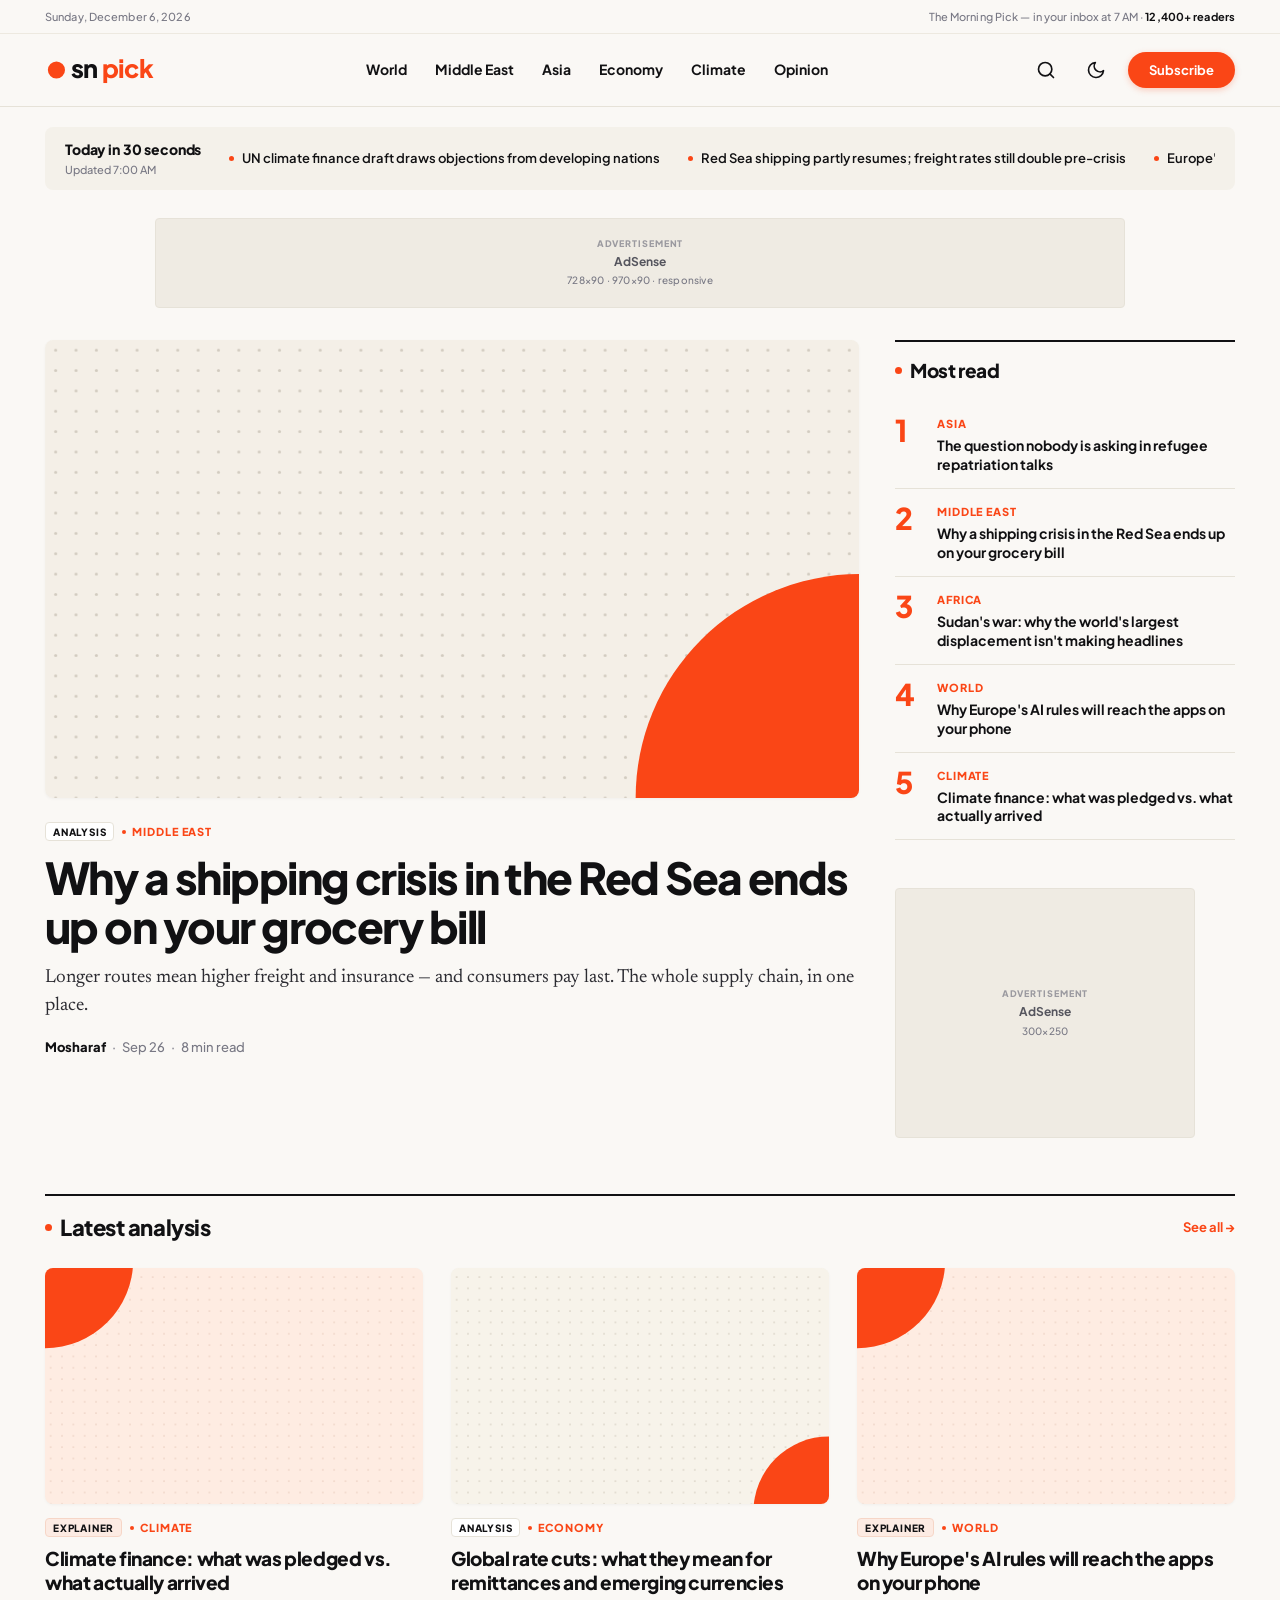
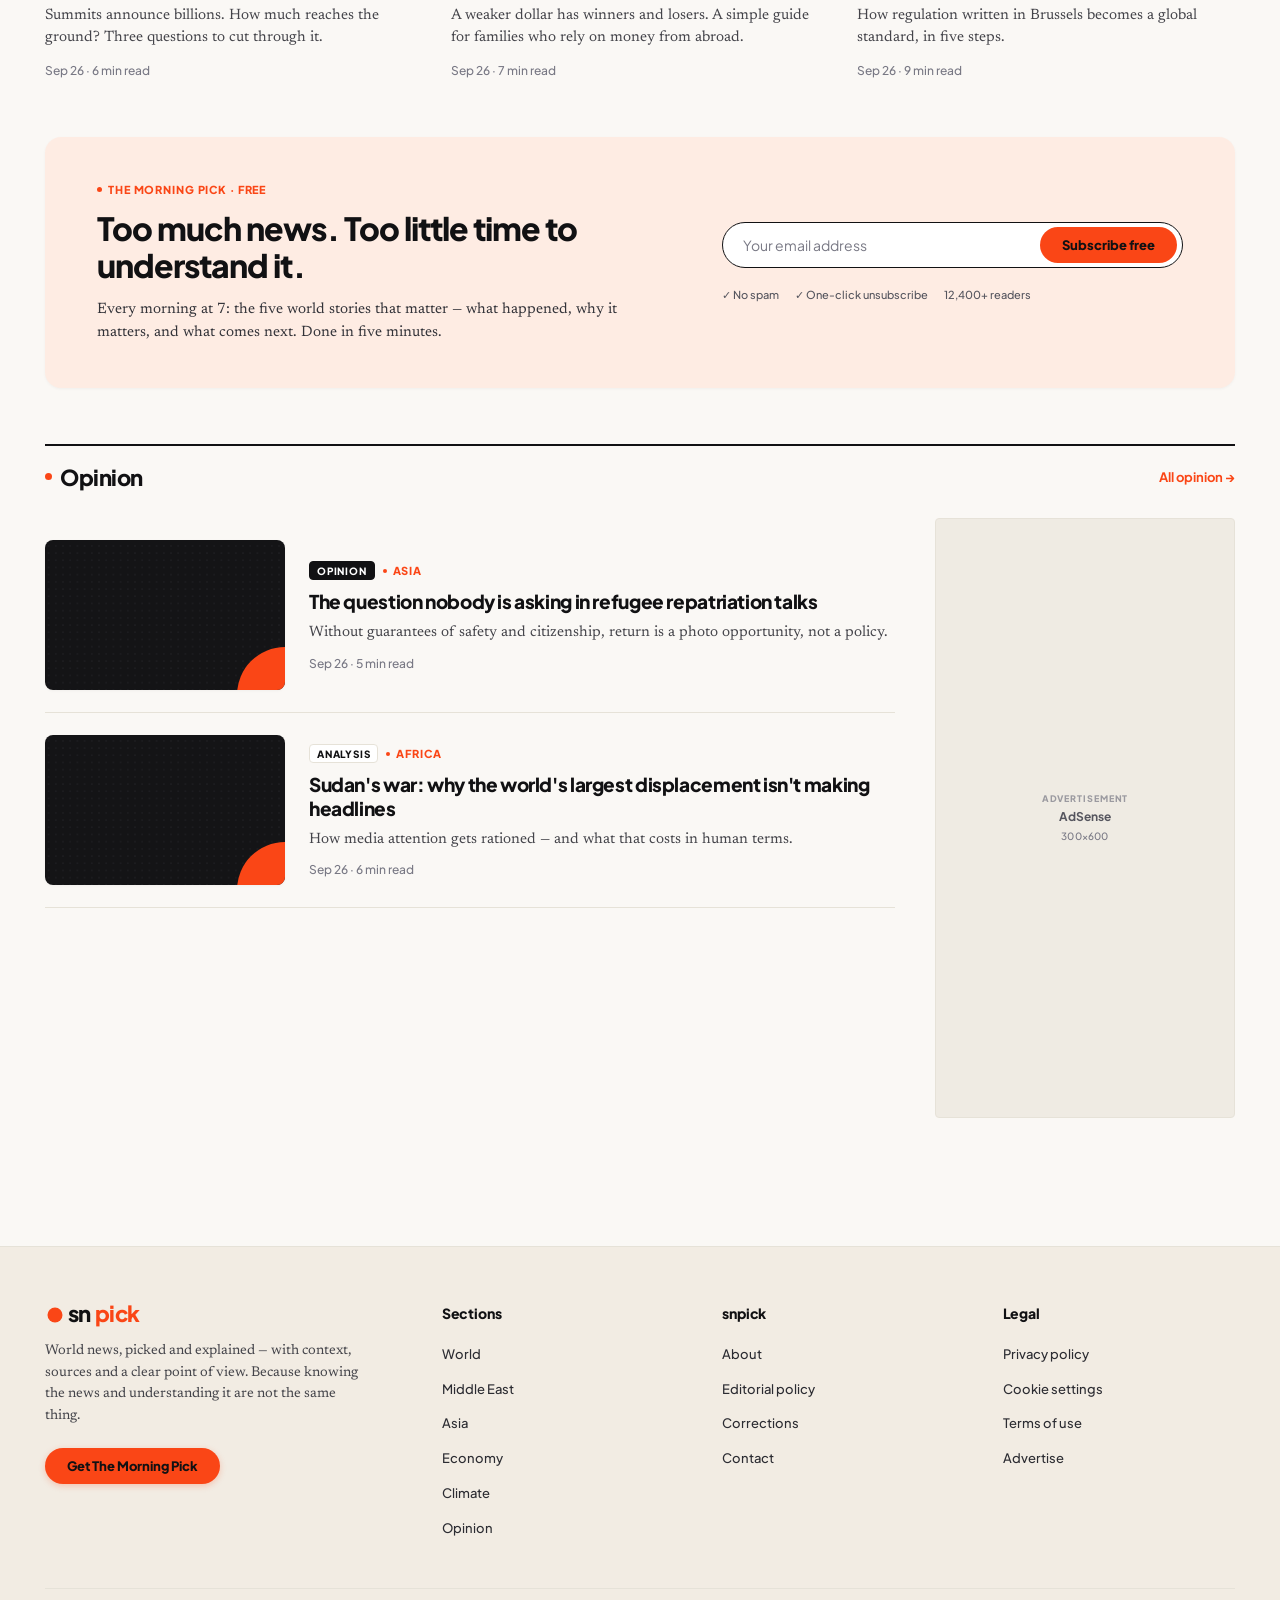
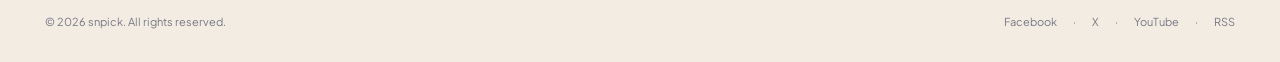
==== commit 4e22f0a4: "chang font" ====
--- a/index.html
+++ b/index.html
@@ -226,7 +226,7 @@
           </a>
           <div class="card-content">
             <div class="card-tag-row">
-              <span class="type-pill">EXPLAINER</span>
+              <span class="type-pill pill-explainer">EXPLAINER</span>
               <span class="category-tag-name">CLIMATE</span>
             </div>
             <h3 class="card-title">
@@ -266,7 +266,7 @@
           </a>
           <div class="card-content">
             <div class="card-tag-row">
-              <span class="type-pill">EXPLAINER</span>
+              <span class="type-pill pill-explainer">EXPLAINER</span>
               <span class="category-tag-name">WORLD</span>
             </div>
             <h3 class="card-title">
@@ -319,7 +319,7 @@
             </a>
             <div class="opinion-content">
               <div class="card-tag-row">
-                <span class="type-pill">OPINION</span>
+                <span class="type-pill pill-opinion">OPINION</span>
                 <span class="category-tag-name">ASIA</span>
               </div>
               <h3 class="card-title">
--- a/css/style.css
+++ b/css/style.css
@@ -167,11 +167,18 @@
 /* --- Layout Container --- */
 .container {
   width: 100%;
-  max-width: var(--container-width);
+  max-width: 1280px;
   margin-left: auto;
   margin-right: auto;
-  padding-left: 20px;
-  padding-right: 20px;
+  padding-left: 45px;
+  padding-right: 45px;
+}
+
+@media (max-width: 768px) {
+  .container {
+    padding-left: 20px;
+    padding-right: 20px;
+  }
 }
 
 /* --- Shared Components & Micro-interactions --- */
@@ -232,10 +239,40 @@
   line-height: 1.2;
 }
 
+.type-pill.pill-explainer {
+  background-color: #FCEBE3;
+  border-color: #F6D6C7;
+  color: #111113;
+}
+
+.type-pill.pill-opinion {
+  background-color: #111113;
+  border-color: #111113;
+  color: #FFFFFF;
+}
+
+.type-pill.pill-outline {
+  background-color: transparent;
+  border: 1px solid var(--border-dark);
+  color: var(--text-main);
+}
+
 [data-theme="dark"] .type-pill {
   background-color: #1a1a1f;
   border-color: #33333c;
   color: #f0f0f2;
+}
+
+[data-theme="dark"] .type-pill.pill-explainer {
+  background-color: #2D1A14;
+  border-color: #4D2619;
+  color: #F4F4F6;
+}
+
+[data-theme="dark"] .type-pill.pill-opinion {
+  background-color: #F4F4F6;
+  border-color: #F4F4F6;
+  color: #111113;
 }
 
 .category-tag-name {
@@ -259,21 +296,21 @@
   flex-shrink: 0;
 }
 
-/* Section Header Bar with Orange Dot and Divider */
+/* Section Header Bar with Orange Dot and Top Divider Line (Exact design match) */
 .section-title-wrap {
   display: flex;
   align-items: center;
   justify-content: space-between;
-  padding-bottom: 12px;
+  padding-top: 14px;
   margin-bottom: 24px;
-  border-bottom: 1px solid var(--border-color);
+  border-top: 2px solid var(--border-dark);
 }
 
 .section-title {
   display: inline-flex;
   align-items: center;
   gap: 8px;
-  font-size: 1.1875rem;
+  font-size: 1.375rem;
   font-weight: 800;
   letter-spacing: -0.02em;
   color: var(--text-main);
@@ -291,7 +328,7 @@
 .section-link {
   font-size: 0.8125rem;
   font-weight: 700;
-  color: var(--text-main);
+  color: var(--accent-orange);
   display: inline-flex;
   align-items: center;
   gap: 4px;
@@ -299,7 +336,7 @@
 }
 
 .section-link:hover {
-  color: var(--accent-orange);
+  color: var(--accent-orange-hover);
   transform: translateX(2px);
 }
 
@@ -312,45 +349,58 @@
 }
 
 .takeaways-title {
-  font-size: 0.75rem;
-  font-weight: 800;
-  text-transform: uppercase;
-  letter-spacing: 0.08em;
-  color: var(--accent-orange);
+  font-family: var(--font-sans);
+  font-size: 1.0625rem;
+  font-weight: 800;
+  color: var(--text-main);
   display: flex;
   align-items: center;
-  gap: 6px;
+  gap: 8px;
   margin-bottom: 16px;
+  letter-spacing: -0.01em;
 }
 
 .takeaways-title::before {
   content: '';
-  width: 5px;
-  height: 5px;
+  width: 7px;
+  height: 7px;
   border-radius: 50%;
   background-color: var(--accent-orange);
+  flex-shrink: 0;
 }
 
 .takeaways-list {
   display: flex;
   flex-direction: column;
-  gap: 14px;
+  gap: 0;
 }
 
 .takeaways-item {
   display: grid;
   grid-template-columns: 24px 1fr;
   gap: 8px;
-  font-size: 0.875rem;
-  line-height: 1.5;
-  color: var(--text-main);
-  font-weight: 500;
+  font-family: var(--font-sans);
+  font-size: 0.9375rem;
+  line-height: 1.45;
+  color: var(--text-main);
+  font-weight: 600;
+  padding: 12px 0;
+  border-bottom: 1px solid var(--border-color);
+}
+
+.takeaways-item:first-child {
+  padding-top: 0;
+}
+
+.takeaways-item:last-child {
+  padding-bottom: 0;
+  border-bottom: none;
 }
 
 .takeaways-num {
   font-weight: 800;
   color: var(--accent-orange);
-  font-size: 0.9375rem;
+  font-size: 1rem;
 }
 
 /* Reading Progress Indicator */
--- a/css/components.css
+++ b/css/components.css
@@ -38,7 +38,7 @@
   display: flex;
   align-items: center;
   justify-content: space-between;
-  height: 68px;
+  height: 72px;
 }
 
 .header-brand {
@@ -55,13 +55,13 @@
 .main-nav {
   display: flex;
   align-items: center;
-  gap: 24px;
+  gap: 28px;
 }
 
 .nav-link {
   font-size: 0.875rem;
   font-weight: 700;
-  color: var(--text-secondary);
+  color: var(--text-main);
   padding: 6px 0;
   position: relative;
   transition: color var(--transition-fast);
@@ -84,7 +84,7 @@
 }
 
 .nav-link:hover {
-  color: var(--text-main);
+  color: var(--accent-orange);
 }
 
 .nav-link:hover::after {
@@ -139,7 +139,8 @@
   color: #FFFFFF !important;
   font-size: 0.8125rem;
   font-weight: 700;
-  padding: 8px 18px;
+  height: 36px;
+  padding: 0 18px;
   border-radius: var(--radius-full);
   display: inline-flex;
   align-items: center;
@@ -147,6 +148,11 @@
   transition: all var(--transition-fast);
   white-space: nowrap;
   box-shadow: 0 2px 6px rgba(250, 70, 22, 0.25);
+}
+
+.header-actions .btn-subscribe {
+  width: 107px;
+  padding: 0;
 }
 
 .btn-subscribe:hover {
@@ -168,10 +174,10 @@
   background-color: var(--bg-muted);
   border-radius: var(--radius-md);
   padding: 12px 20px;
-  margin: 20px 0;
-  display: flex;
-  align-items: center;
-  gap: 24px;
+  margin: 20px 0 28px 0;
+  display: flex;
+  align-items: center;
+  gap: 28px;
   font-size: 0.8125rem;
   transition: background-color var(--transition-normal);
 }
@@ -180,11 +186,10 @@
   display: flex;
   flex-direction: column;
   flex-shrink: 0;
-  border-right: 1px solid var(--border-color);
-  padding-right: 20px;
 }
 
 .ticker-title {
+  font-size: 0.875rem;
   font-weight: 800;
   color: var(--text-main);
   letter-spacing: -0.01em;
@@ -193,6 +198,7 @@
 .ticker-time {
   font-size: 0.6875rem;
   color: var(--text-muted);
+  font-weight: 500;
 }
 
 .ticker-items {
@@ -212,7 +218,8 @@
   display: inline-flex;
   align-items: center;
   gap: 8px;
-  color: var(--text-secondary);
+  color: var(--text-main);
+  font-size: 0.8125rem;
   font-weight: 600;
   transition: color var(--transition-fast);
 }
@@ -233,9 +240,10 @@
 /* --- 4. Hero Section & Most Read Sidebar --- */
 .hero-section {
   display: grid;
-  grid-template-columns: 2fr 1fr;
-  gap: 40px;
-  margin-bottom: 48px;
+  grid-template-columns: minmax(0, 1fr) 340px;
+  gap: 36px;
+  margin-bottom: 56px;
+  align-items: start;
 }
 
 .hero-main {
@@ -260,17 +268,17 @@
   object-fit: cover;
 }
 
-.hero-content .badge {
+.hero-content .card-tag-row {
   margin-bottom: 12px;
 }
 
 .hero-headline {
-  font-size: 2.25rem;
-  font-weight: 900;
-  line-height: 1.15;
-  letter-spacing: -0.03em;
-  color: var(--text-main);
-  margin-bottom: 12px;
+  font-size: 2.75rem;
+  font-weight: 800;
+  line-height: 1.1;
+  letter-spacing: -0.035em;
+  color: var(--text-main);
+  margin-bottom: 14px;
 }
 
 .hero-headline a {
@@ -282,25 +290,26 @@
 }
 
 .hero-deck {
-  font-size: 1.0625rem;
+  font-family: var(--font-serif);
+  font-size: 1.1875rem;
   line-height: 1.5;
-  color: var(--text-secondary);
+  color: var(--text-body);
   margin-bottom: 16px;
-  max-width: 90%;
+  max-width: 100%;
 }
 
 .story-meta {
-  font-size: 0.75rem;
-  font-weight: 600;
+  font-size: 0.8125rem;
+  font-weight: 500;
   color: var(--text-muted);
   display: flex;
   align-items: center;
-  gap: 8px;
+  gap: 6px;
 }
 
 .story-author {
   color: var(--text-main);
-  font-weight: 700;
+  font-weight: 800;
 }
 
 /* Most Read Sidebar Column */
@@ -316,9 +325,9 @@
   font-size: 1.1875rem;
   font-weight: 800;
   letter-spacing: -0.02em;
-  margin-bottom: 20px;
-  padding-bottom: 12px;
-  border-bottom: 1px solid var(--border-color);
+  margin-bottom: 16px;
+  padding-top: 14px;
+  border-top: 2px solid var(--border-dark);
 }
 
 .most-read-header::before {
@@ -332,16 +341,16 @@
 .most-read-list {
   display: flex;
   flex-direction: column;
-  gap: 16px;
+  gap: 0;
   margin-bottom: 24px;
 }
 
 .most-read-item {
   display: grid;
-  grid-template-columns: 24px 1fr;
+  grid-template-columns: 28px 1fr;
   gap: 14px;
-  padding-bottom: 14px;
-  border-bottom: 1px solid var(--border-subtle);
+  padding: 14px 0;
+  border-bottom: 1px solid var(--border-color);
   transition: transform var(--transition-fast);
 }
 
@@ -350,8 +359,8 @@
 }
 
 .most-read-num {
-  font-size: 1.75rem;
-  font-weight: 900;
+  font-size: 1.875rem;
+  font-weight: 800;
   color: var(--accent-orange);
   line-height: 1;
 }
@@ -362,7 +371,7 @@
 }
 
 .most-read-tag {
-  font-size: 0.625rem;
+  font-size: 0.6875rem;
   font-weight: 800;
   color: var(--accent-orange);
   text-transform: uppercase;
@@ -387,7 +396,7 @@
   display: grid;
   grid-template-columns: repeat(3, 1fr);
   gap: 28px;
-  margin-bottom: 52px;
+  margin-bottom: 56px;
 }
 
 .article-card {
@@ -398,7 +407,7 @@
 .card-thumb {
   width: 100%;
   aspect-ratio: 16 / 10;
-  border-radius: var(--radius-sm);
+  border-radius: var(--radius-md);
   overflow: hidden;
   margin-bottom: 14px;
   background-color: var(--bg-muted);
@@ -423,12 +432,12 @@
 }
 
 .card-title {
-  font-size: 1.0625rem;
-  font-weight: 800;
-  line-height: 1.3;
-  color: var(--text-main);
-  margin-bottom: 8px;
-  letter-spacing: -0.015em;
+  font-size: 1.1875rem;
+  font-weight: 800;
+  line-height: 1.25;
+  color: var(--text-main);
+  margin-bottom: 10px;
+  letter-spacing: -0.02em;
   transition: color var(--transition-fast);
 }
 
@@ -437,31 +446,36 @@
 }
 
 .card-excerpt {
-  font-size: 0.8125rem;
+  font-family: var(--font-serif);
+  font-size: 0.9375rem;
   line-height: 1.5;
-  color: var(--text-secondary);
+  color: #44444A;
   margin-bottom: 12px;
   flex: 1;
 }
 
+[data-theme="dark"] .card-excerpt {
+  color: #A0A0AA;
+}
+
 .card-meta {
-  font-size: 0.6875rem;
+  font-size: 0.75rem;
   color: var(--text-muted);
-  font-weight: 600;
+  font-weight: 500;
 }
 
 /* --- 6. The Morning Pick Newsletter Box --- */
 .newsletter-banner {
   background-color: var(--bg-newsletter);
-  border-radius: var(--radius-lg);
-  padding: 36px 44px;
+  border-radius: 16px;
+  padding: 44px 52px;
   margin: 36px 0 56px 0;
   display: grid;
-  grid-template-columns: 1.3fr 1fr;
-  align-items: center;
-  gap: 40px;
-  border: 1px solid var(--accent-orange-border);
-  transition: background-color var(--transition-normal), border-color var(--transition-normal);
+  grid-template-columns: 1.25fr 1fr;
+  align-items: center;
+  gap: 48px;
+  border: none;
+  transition: background-color var(--transition-normal);
   box-shadow: var(--shadow-sm);
 }
 
@@ -471,7 +485,7 @@
   color: var(--accent-orange);
   text-transform: uppercase;
   letter-spacing: 0.08em;
-  margin-bottom: 8px;
+  margin-bottom: 12px;
   display: flex;
   align-items: center;
   gap: 6px;
@@ -486,33 +500,46 @@
 }
 
 .newsletter-heading {
-  font-size: 1.875rem;
-  font-weight: 900;
-  line-height: 1.2;
-  letter-spacing: -0.025em;
-  color: var(--text-main);
-  margin-bottom: 8px;
+  font-size: 2rem;
+  font-weight: 800;
+  line-height: 1.15;
+  letter-spacing: -0.03em;
+  color: var(--text-main);
+  margin-bottom: 14px;
 }
 
 .newsletter-sub {
-  font-size: 0.875rem;
-  color: var(--text-secondary);
-  line-height: 1.5;
+  font-family: var(--font-serif);
+  font-size: 0.9375rem;
+  color: #333339;
+  line-height: 1.55;
+}
+
+[data-theme="dark"] .newsletter-sub {
+  color: #D1D1D8;
 }
 
 .newsletter-form-box {
   display: flex;
   flex-direction: column;
-  gap: 10px;
+  gap: 8px;
 }
 
 .newsletter-form {
   display: flex;
-  background-color: var(--bg-input);
-  border: 1.5px solid var(--border-color);
+  background-color: #FFFFFF;
+  border: 1.5px solid var(--border-dark);
   border-radius: var(--radius-full);
-  padding: 4px 5px 4px 18px;
+  padding: 4px 5px 4px 20px;
+  align-items: center;
+  gap: 8px;
+  width: 100%;
   transition: border-color var(--transition-fast), box-shadow var(--transition-fast);
+}
+
+[data-theme="dark"] .newsletter-form {
+  background-color: #161619;
+  border-color: #4D2619;
 }
 
 .newsletter-form:focus-within {
@@ -527,7 +554,7 @@
   color: var(--text-main);
   font-size: 0.875rem;
   outline: none;
-  padding: 6px 0;
+  padding: 8px 0;
 }
 
 .newsletter-input::placeholder {
@@ -536,11 +563,13 @@
 
 .newsletter-btn {
   background-color: var(--accent-orange);
-  color: #FFFFFF !important;
+  color: #111113 !important;
   font-size: 0.8125rem;
-  font-weight: 700;
+  font-weight: 800;
   padding: 10px 22px;
   border-radius: var(--radius-full);
+  border: none;
+  cursor: pointer;
   transition: all var(--transition-fast);
   white-space: nowrap;
 }
@@ -555,9 +584,14 @@
   align-items: center;
   gap: 16px;
   font-size: 0.6875rem;
-  color: var(--text-muted);
+  color: #55555E;
+  margin-top: 10px;
   font-weight: 500;
-  padding-left: 6px;
+  padding-left: 0;
+}
+
+[data-theme="dark"] .newsletter-trust {
+  color: #9E9EA8;
 }
 
 .newsletter-trust span {
@@ -569,73 +603,120 @@
 /* Compact Sidebar Newsletter */
 .sidebar-newsletter {
   background-color: var(--bg-newsletter);
-  border-radius: var(--radius-md);
-  padding: 24px;
+  border-radius: 12px;
+  padding: 28px 24px;
   margin-bottom: 28px;
-  border: 1px solid var(--accent-orange-border);
+  border: none;
 }
 
 .sidebar-newsletter .newsletter-heading {
-  font-size: 1.25rem;
-  margin-bottom: 6px;
+  font-size: 1.1875rem;
+  font-weight: 800;
+  color: var(--text-main);
+  margin-bottom: 8px;
 }
 
 .sidebar-newsletter .newsletter-sub {
-  font-size: 0.8125rem;
+  font-family: var(--font-serif);
+  font-size: 0.875rem;
+  line-height: 1.45;
+  color: #333339;
   margin-bottom: 16px;
 }
 
 .sidebar-newsletter .newsletter-form {
   flex-direction: column;
+  background: #FFFFFF;
+  border: 1.5px solid var(--border-dark);
+  border-radius: 10px;
+  padding: 8px 10px 10px 10px;
+  gap: 8px;
+}
+
+[data-theme="dark"] .sidebar-newsletter .newsletter-form {
+  background: #161619;
+  border-color: #4D2619;
+}
+
+.sidebar-newsletter .newsletter-input {
   background: transparent;
   border: none;
-  padding: 0;
-  gap: 8px;
-}
-
-.sidebar-newsletter .newsletter-input {
-  background-color: var(--bg-input);
-  border: 1px solid var(--border-color);
-  padding: 10px 14px;
-  border-radius: var(--radius-sm);
+  padding: 4px 2px;
+  font-size: 0.875rem;
+  border-radius: 0;
 }
 
 .sidebar-newsletter .newsletter-btn {
   width: 100%;
-  border-radius: var(--radius-sm);
+  border-radius: var(--radius-full);
   padding: 10px;
+  background-color: var(--accent-orange);
+  color: #111113 !important;
+  font-weight: 800;
+}
+
+.article-main-content .sidebar-newsletter {
+  display: flex;
+  align-items: center;
+  justify-content: space-between;
+  gap: 28px;
+  padding: 32px 36px;
+  margin: 36px 0;
+}
+
+.article-main-content .sidebar-newsletter .newsletter-info {
+  flex: 1;
+}
+
+.article-main-content .sidebar-newsletter .newsletter-sub {
+  margin-bottom: 0;
+}
+
+.article-main-content .sidebar-newsletter .newsletter-form {
+  width: 250px;
+  flex-shrink: 0;
+}
+
+@media (max-width: 640px) {
+  .article-main-content .sidebar-newsletter {
+    flex-direction: column;
+    align-items: stretch;
+    padding: 24px;
+    gap: 20px;
+  }
+  .article-main-content .sidebar-newsletter .newsletter-form {
+    width: 100%;
+  }
 }
 
 /* --- 7. Opinion Section (Homepage) --- */
 .opinion-grid {
   display: grid;
-  grid-template-columns: 2fr 1fr;
+  grid-template-columns: minmax(0, 1fr) 300px;
   gap: 40px;
   margin-bottom: 64px;
+  align-items: start;
 }
 
 .opinion-list {
   display: flex;
   flex-direction: column;
-  gap: 28px;
+  gap: 0;
 }
 
 .opinion-item {
   display: grid;
-  grid-template-columns: 200px 1fr;
-  gap: 20px;
-  align-items: center;
-}
-
-.opinion-item:not(:last-child) {
+  grid-template-columns: 240px 1fr;
+  gap: 24px;
+  padding: 22px 0;
   border-bottom: 1px solid var(--border-color);
-  padding-bottom: 24px;
+  align-items: center;
 }
 
 .opinion-thumb {
   width: 100%;
   aspect-ratio: 16 / 10;
-  border-radius: var(--radius-sm);
+  border-radius: var(--radius-md);
   overflow: hidden;
   box-shadow: var(--shadow-sm);
 }
@@ -648,8 +729,20 @@
 }
 
 .opinion-content .card-title {
-  font-size: 1.125rem;
+  font-size: 1.1875rem;
+  font-weight: 800;
+  line-height: 1.25;
+  color: var(--text-main);
   margin-bottom: 8px;
+  letter-spacing: -0.02em;
+}
+
+.opinion-content .card-excerpt {
+  font-family: var(--font-serif);
+  font-size: 0.9375rem;
+  line-height: 1.5;
+  color: #44444A;
+  margin-bottom: 10px;
 }
 
 /* --- 8. Article Reading Page Typography --- */
@@ -674,8 +767,8 @@
 
 .article-title {
   font-size: 2.75rem;
-  font-weight: 900;
-  line-height: 1.12;
+  font-weight: 800;
+  line-height: 1.15;
   letter-spacing: -0.035em;
   color: var(--text-main);
   margin: 14px 0 16px 0;
@@ -683,9 +776,9 @@
 
 .article-deck {
   font-family: var(--font-serif);
-  font-size: 1.3125rem;
-  line-height: 1.45;
-  color: var(--text-secondary);
+  font-size: 1.1875rem;
+  line-height: 1.5;
+  color: var(--text-body);
   margin-bottom: 24px;
 }
 
@@ -694,8 +787,8 @@
   align-items: center;
   justify-content: space-between;
   padding: 14px 0;
-  border-top: 1px solid var(--border-color);
-  border-bottom: 1px solid var(--border-color);
+  border-top: 2px solid var(--border-dark);
+  border-bottom: none;
   margin-bottom: 28px;
 }
 
@@ -755,7 +848,7 @@
 .article-hero-graphic {
   max-width: 820px;
   margin: 0 auto 36px auto;
-  border-radius: var(--radius-md);
+  border-radius: 12px;
   overflow: hidden;
   box-shadow: var(--shadow-sm);
 }
@@ -764,7 +857,7 @@
   font-size: 0.6875rem;
   color: var(--text-muted);
   margin-top: 8px;
-  font-style: italic;
+  font-style: normal;
 }
 
 /* Article Layout Grid with Sticky Sidebar */
@@ -778,8 +871,8 @@
 
 .article-main-content {
   font-family: var(--font-serif);
-  font-size: 1.1875rem;
-  line-height: 1.75;
+  font-size: 1.125rem;
+  line-height: 1.7;
   color: var(--text-body);
 }
 
@@ -789,9 +882,9 @@
 
 .article-main-content h2 {
   font-family: var(--font-sans);
-  font-weight: 900;
+  font-weight: 800;
   letter-spacing: -0.025em;
-  font-size: 1.625rem;
+  font-size: 1.5rem;
   color: var(--text-main);
   margin: 36px 0 16px 0;
   line-height: 1.25;
@@ -804,13 +897,15 @@
 }
 
 .editorial-quote {
-  border-left: 3px solid var(--accent-orange);
-  padding: 8px 0 8px 24px;
+  border-top: 3px solid var(--accent-orange);
+  border-left: none;
+  padding: 16px 0 0 0;
   margin: 36px 0;
   font-family: var(--font-serif);
-  font-size: 1.375rem;
+  font-size: 1.625rem;
   font-style: italic;
-  line-height: 1.4;
+  font-weight: 500;
+  line-height: 1.35;
   color: var(--text-main);
 }
 
@@ -827,30 +922,43 @@
 }
 
 .sources-box {
-  border-top: 1px solid var(--border-color);
-  padding-top: 24px;
+  border-top: 2px solid var(--border-dark);
+  padding-top: 16px;
   margin-top: 40px;
   font-family: var(--font-sans);
 }
 
 .sources-heading {
-  font-size: 0.8125rem;
-  font-weight: 800;
-  text-transform: uppercase;
-  letter-spacing: 0.06em;
-  margin-bottom: 14px;
+  font-size: 1rem;
+  font-weight: 800;
+  letter-spacing: -0.01em;
+  margin-bottom: 16px;
   color: var(--text-main);
 }
 
 .sources-list {
   display: flex;
   flex-direction: column;
-  gap: 12px;
+  gap: 0;
 }
 
 .sources-item {
+  display: grid;
+  grid-template-columns: 24px 1fr;
+  gap: 8px;
+  padding: 12px 0;
+  border-bottom: 1px solid var(--border-color);
   font-size: 0.8125rem;
   color: var(--text-secondary);
+}
+
+.sources-item:last-child {
+  border-bottom: none;
+}
+
+.sources-num {
+  font-weight: 800;
+  color: var(--accent-orange);
 }
 
 .sources-item a {
@@ -876,8 +984,8 @@
   font-weight: 600;
   color: var(--text-secondary);
   background-color: var(--bg-muted);
-  padding: 5px 12px;
-  border-radius: var(--radius-sm);
+  padding: 5px 14px;
+  border-radius: var(--radius-full);
   transition: all var(--transition-fast);
 }
 
@@ -889,8 +997,8 @@
 .author-card {
   background-color: var(--bg-card);
   border: 1px solid var(--border-color);
-  border-radius: var(--radius-md);
-  padding: 24px;
+  border-radius: 12px;
+  padding: 28px 24px;
   margin: 36px 0;
   display: flex;
   align-items: center;
@@ -900,8 +1008,8 @@
 }
 
 .author-card-avatar {
-  width: 64px;
-  height: 64px;
+  width: 56px;
+  height: 56px;
   border-radius: 50%;
   flex-shrink: 0;
 }
@@ -912,6 +1020,7 @@
   color: var(--accent-orange);
   text-transform: uppercase;
   letter-spacing: 0.08em;
+  margin-bottom: 4px;
 }
 
 .author-card-name {
@@ -922,30 +1031,27 @@
 }
 
 .author-card-bio {
+  font-family: var(--font-serif);
+  font-size: 0.875rem;
+  color: #44444A;
+  line-height: 1.5;
+  margin-bottom: 8px;
+}
+
+.author-card-link {
   font-size: 0.8125rem;
-  color: var(--text-secondary);
-  line-height: 1.45;
-  margin-bottom: 6px;
-}
-
-.author-card-link {
-  font-size: 0.75rem;
   font-weight: 700;
   color: var(--accent-orange);
   transition: color var(--transition-fast);
 }
 
-.author-card-link:hover {
-  text-decoration: underline;
-}
-
 /* --- 9. Section / Category Page Components --- */
 .section-header-banner {
   margin: 28px 0 24px 0;
 }
 
 .section-story-count {
-  font-size: 0.75rem;
+  font-size: 0.6875rem;
   font-weight: 800;
   color: var(--accent-orange);
   text-transform: uppercase;
@@ -965,26 +1071,28 @@
 }
 
 .section-big-title {
-  font-size: 2.75rem;
-  font-weight: 900;
-  letter-spacing: -0.03em;
-  line-height: 1.1;
-  color: var(--text-main);
-  margin-bottom: 10px;
+  font-size: 3rem;
+  font-weight: 800;
+  letter-spacing: -0.035em;
+  line-height: 1.08;
+  color: var(--text-main);
+  margin-bottom: 12px;
 }
 
 .section-description {
-  font-size: 1rem;
+  font-family: var(--font-serif);
+  font-size: 1.0625rem;
   color: var(--text-secondary);
   max-width: 680px;
   margin-bottom: 24px;
+  line-height: 1.5;
 }
 
 .filter-tabs {
   display: flex;
   align-items: center;
   gap: 8px;
-  padding-bottom: 16px;
+  padding-bottom: 20px;
   border-bottom: 1px solid var(--border-color);
   margin-bottom: 32px;
   overflow-x: auto;
@@ -1001,45 +1109,49 @@
   font-weight: 700;
   padding: 6px 16px;
   border-radius: var(--radius-full);
-  background-color: var(--bg-muted);
-  color: var(--text-secondary);
+  background: transparent;
+  border: 1px solid var(--border-color);
+  color: var(--text-main);
   transition: all var(--transition-fast);
 }
 
 .filter-btn:hover {
-  color: var(--text-main);
-  background-color: var(--border-color);
+  border-color: var(--text-main);
 }
 
 .filter-btn.active {
   background-color: var(--text-main);
   color: var(--bg-page);
+  border-color: var(--text-main);
 }
 
 .category-stream-layout {
   display: grid;
-  grid-template-columns: 2fr 1fr;
+  grid-template-columns: minmax(0, 1fr) 340px;
   gap: 40px;
   margin-bottom: 48px;
+  align-items: start;
 }
 
 .stream-list {
   display: flex;
   flex-direction: column;
-  gap: 32px;
+  gap: 0;
 }
 
 .stream-item {
   display: grid;
-  grid-template-columns: 200px 1fr;
+  grid-template-columns: 280px 1fr;
   gap: 24px;
+  padding: 24px 0;
+  border-bottom: 1px solid var(--border-color);
   align-items: center;
 }
 
 .stream-thumb {
   width: 100%;
   aspect-ratio: 16 / 10;
-  border-radius: var(--radius-sm);
+  border-radius: var(--radius-md);
   overflow: hidden;
   box-shadow: var(--shadow-sm);
 }
@@ -1051,6 +1163,23 @@
   object-fit: cover;
 }
 
+.stream-content .card-title {
+  font-size: 1.25rem;
+  font-weight: 800;
+  line-height: 1.25;
+  color: var(--text-main);
+  margin-bottom: 8px;
+  letter-spacing: -0.02em;
+}
+
+.stream-content .card-excerpt {
+  font-family: var(--font-serif);
+  font-size: 0.9375rem;
+  line-height: 1.5;
+  color: #44444A;
+  margin-bottom: 12px;
+}
+
 /* Pagination */
 .pagination-wrap {
   display: flex;
@@ -1068,39 +1197,54 @@
   align-items: center;
   justify-content: center;
   border-radius: var(--radius-full);
-  font-size: 0.8125rem;
+  font-size: 0.875rem;
   font-weight: 700;
   color: var(--text-main);
-  background-color: var(--bg-muted);
+  background-color: transparent;
   transition: all var(--transition-fast);
 }
 
 .page-btn.active {
   background-color: var(--text-main);
-  color: var(--bg-page);
+  color: #FFFFFF;
+}
+
+[data-theme="dark"] .page-btn.active {
+  background-color: #FFFFFF;
+  color: #111113;
 }
 
 .page-btn:hover:not(.active) {
-  background-color: var(--border-color);
+  background-color: var(--bg-muted);
+}
+
+.page-dots {
+  display: inline-flex;
+  align-items: center;
+  justify-content: center;
+  padding: 0 4px;
+  font-weight: 700;
+  color: var(--text-main);
 }
 
 .page-next-btn {
-  padding: 8px 18px;
+  padding: 7px 18px;
   border-radius: var(--radius-full);
   font-size: 0.8125rem;
   font-weight: 700;
   color: var(--text-main);
-  border: 1px solid var(--border-color);
+  background: transparent;
+  border: 1.5px solid var(--border-dark);
   display: inline-flex;
   align-items: center;
   gap: 6px;
-  margin-left: 8px;
+  margin-left: 12px;
   transition: all var(--transition-fast);
 }
 
 .page-next-btn:hover {
-  border-color: var(--accent-orange);
-  color: var(--accent-orange);
+  background-color: var(--text-main);
+  color: var(--bg-page);
 }
 
 /* --- 10. About Page Components --- */
@@ -1113,18 +1257,19 @@
 }
 
 .about-headline {
-  font-size: 2.75rem;
-  font-weight: 900;
-  line-height: 1.15;
-  letter-spacing: -0.03em;
+  font-size: 3rem;
+  font-weight: 800;
+  line-height: 1.08;
+  letter-spacing: -0.035em;
   color: var(--text-main);
   margin: 12px 0 18px 0;
 }
 
 .about-desc {
+  font-family: var(--font-serif);
   font-size: 1.0625rem;
-  line-height: 1.55;
-  color: var(--text-secondary);
+  line-height: 1.5;
+  color: var(--text-body);
   margin-bottom: 24px;
 }
 
@@ -1134,34 +1279,50 @@
   gap: 14px;
 }
 
+.about-cta-row .btn-subscribe {
+  height: 42px;
+  padding: 0 24px;
+  color: #111113 !important;
+  font-weight: 800;
+}
+
+.about-cta-row .btn-secondary {
+  height: 42px;
+  padding: 0 22px;
+  display: inline-flex;
+  align-items: center;
+  justify-content: center;
+}
+
 .btn-secondary {
-  border: 1px solid var(--border-color);
-  padding: 8px 20px;
+  border: 1.5px solid var(--border-dark);
+  padding: 9px 22px;
   border-radius: var(--radius-full);
   font-size: 0.8125rem;
-  font-weight: 700;
-  color: var(--text-main);
+  font-weight: 800;
+  color: var(--text-main);
+  background: transparent;
   transition: all var(--transition-fast);
 }
 
 .btn-secondary:hover {
-  border-color: var(--accent-orange);
-  color: var(--accent-orange);
+  background-color: var(--text-main);
+  color: var(--bg-page);
 }
 
 .pillars-grid {
   display: grid;
   grid-template-columns: repeat(3, 1fr);
-  gap: 32px;
-  margin: 36px 0 60px 0;
+  gap: 36px;
+  margin: 32px 0 60px 0;
 }
 
 .pillar-num {
-  font-size: 2.5rem;
-  font-weight: 900;
+  font-size: 3rem;
+  font-weight: 800;
   color: var(--accent-orange);
   line-height: 1;
-  margin-bottom: 8px;
+  margin-bottom: 12px;
 }
 
 .pillar-title {
@@ -1172,9 +1333,14 @@
 }
 
 .pillar-desc {
+  font-family: var(--font-serif);
   font-size: 0.875rem;
   line-height: 1.5;
-  color: var(--text-secondary);
+  color: #44444A;
+}
+
+[data-theme="dark"] .pillar-desc {
+  color: #A0A0AA;
 }
 
 .about-manifesto-grid {
@@ -1182,6 +1348,7 @@
   grid-template-columns: 1.5fr 1fr;
   gap: 48px;
   margin-bottom: 60px;
+  align-items: start;
 }
 
 /* --- 11. Site Footer --- */
@@ -1189,14 +1356,14 @@
   background-color: var(--bg-footer);
   border-top: 1px solid var(--border-color);
   padding: 56px 0 32px 0;
-  margin-top: auto;
+  margin-top: 64px;
   transition: background-color var(--transition-normal);
 }
 
 .footer-top {
   display: grid;
   grid-template-columns: 1.5fr repeat(3, 1fr);
-  gap: 40px;
+  gap: 48px;
   margin-bottom: 48px;
 }
 
@@ -1211,15 +1378,30 @@
 }
 
 .footer-desc {
-  font-size: 0.8125rem;
-  line-height: 1.5;
-  color: var(--text-secondary);
+  font-family: var(--font-serif);
+  font-size: 0.875rem;
+  line-height: 1.55;
+  color: #44444A;
   margin-bottom: 20px;
   max-width: 320px;
 }
 
+[data-theme="dark"] .footer-desc {
+  color: #A0A0AA;
+}
+
+.footer-brand-col .btn-subscribe {
+  background: var(--accent-orange);
+  color: #111113 !important;
+  font-weight: 800;
+  font-size: 0.8125rem;
+  border-radius: var(--radius-full);
+  padding: 10px 22px;
+  width: fit-content;
+}
+
 .footer-heading {
-  font-size: 0.8125rem;
+  font-size: 0.875rem;
   font-weight: 800;
   color: var(--text-main);
   margin-bottom: 16px;
@@ -1234,7 +1416,8 @@
 
 .footer-link {
   font-size: 0.8125rem;
-  color: var(--text-secondary);
+  color: #2C2C32;
+  font-weight: 500;
   transition: color var(--transition-fast);
 }
 
@@ -1545,83 +1728,88 @@
     padding-left: 0;
   }
 
-  /* Footer on Tablets and Mobile (100% Centered and Balanced) */
+  /* Footer on Tablets and Mobile (Left-aligned, 2 columns — NOT centered) */
   .footer-top {
     display: grid;
     grid-template-columns: repeat(2, 1fr);
-    gap: 32px 24px;
-    max-width: 520px;
-    margin: 0 auto 36px auto;
-    text-align: center;
-    justify-content: center;
+    gap: 36px 24px;
+    max-width: 100%;
+    margin: 0 0 36px 0;
+    text-align: left;
+    justify-content: flex-start;
     align-items: start;
   }
 
   .footer-brand-col {
     grid-column: 1 / -1;
-    text-align: center;
+    text-align: left;
     display: flex;
     flex-direction: column;
-    align-items: center;
-    margin-bottom: 12px;
+    align-items: flex-start;
+    margin-bottom: 8px;
   }
 
   .footer-brand-col .footer-desc {
-    max-width: 440px;
-    margin: 0 auto 16px auto;
-    text-align: center;
+    max-width: 100%;
+    margin: 0 0 16px 0;
+    text-align: left;
   }
 
   .footer-brand-col .btn-subscribe {
-    align-self: center !important;
-    margin: 0 auto;
+    align-self: flex-start !important;
+    margin: 0 0 8px 0;
   }
 
   .footer-top > div:not(.footer-brand-col) {
     display: flex;
     flex-direction: column;
-    align-items: center;
-    text-align: center;
+    align-items: flex-start;
+    text-align: left;
   }
 
   .footer-links {
     display: flex;
     flex-direction: column;
-    align-items: center;
-    text-align: center;
+    align-items: flex-start;
+    text-align: left;
+    gap: 10px;
+  }
+
+  .footer-link {
+    text-align: left;
   }
 
   .footer-top > div:last-child {
-    grid-column: 1 / -1;
-    padding-top: 16px;
-    border-top: 1px solid var(--border-color);
+    grid-column: span 1;
+    padding-top: 0;
+    border-top: none;
     width: 100%;
     display: flex;
     flex-direction: column;
-    align-items: center;
-    text-align: center;
+    align-items: flex-start;
+    text-align: left;
   }
 
   .footer-top > div:last-child .footer-links {
-    flex-direction: row;
-    flex-wrap: wrap;
-    justify-content: center;
-    gap: 10px 20px;
+    flex-direction: column;
+    flex-wrap: nowrap;
+    justify-content: flex-start;
+    gap: 10px;
   }
 
   .footer-bottom {
     flex-direction: column;
-    gap: 16px;
-    align-items: center;
-    text-align: center;
-    justify-content: center;
+    gap: 14px;
+    align-items: flex-start;
+    text-align: left;
+    justify-content: flex-start;
     padding-top: 24px;
   }
 
   .footer-social-links {
-    justify-content: center;
+    justify-content: flex-start;
     flex-wrap: wrap;
-    gap: 12px;
+    gap: 14px;
   }
 
   /* Ad slots centered */
@@ -1731,13 +1919,26 @@
     margin-top: 8px;
   }
 
+  .footer-top {
+    grid-template-columns: repeat(2, 1fr);
+    gap: 28px 18px;
+    text-align: left;
+  }
+
   .footer-heading {
     font-size: 0.8125rem;
     margin-bottom: 12px;
+    text-align: left;
+  }
+
+  .footer-links {
+    align-items: flex-start;
+    text-align: left;
   }
 
   .footer-link {
     font-size: 0.8125rem;
+    text-align: left;
   }
 }
 
